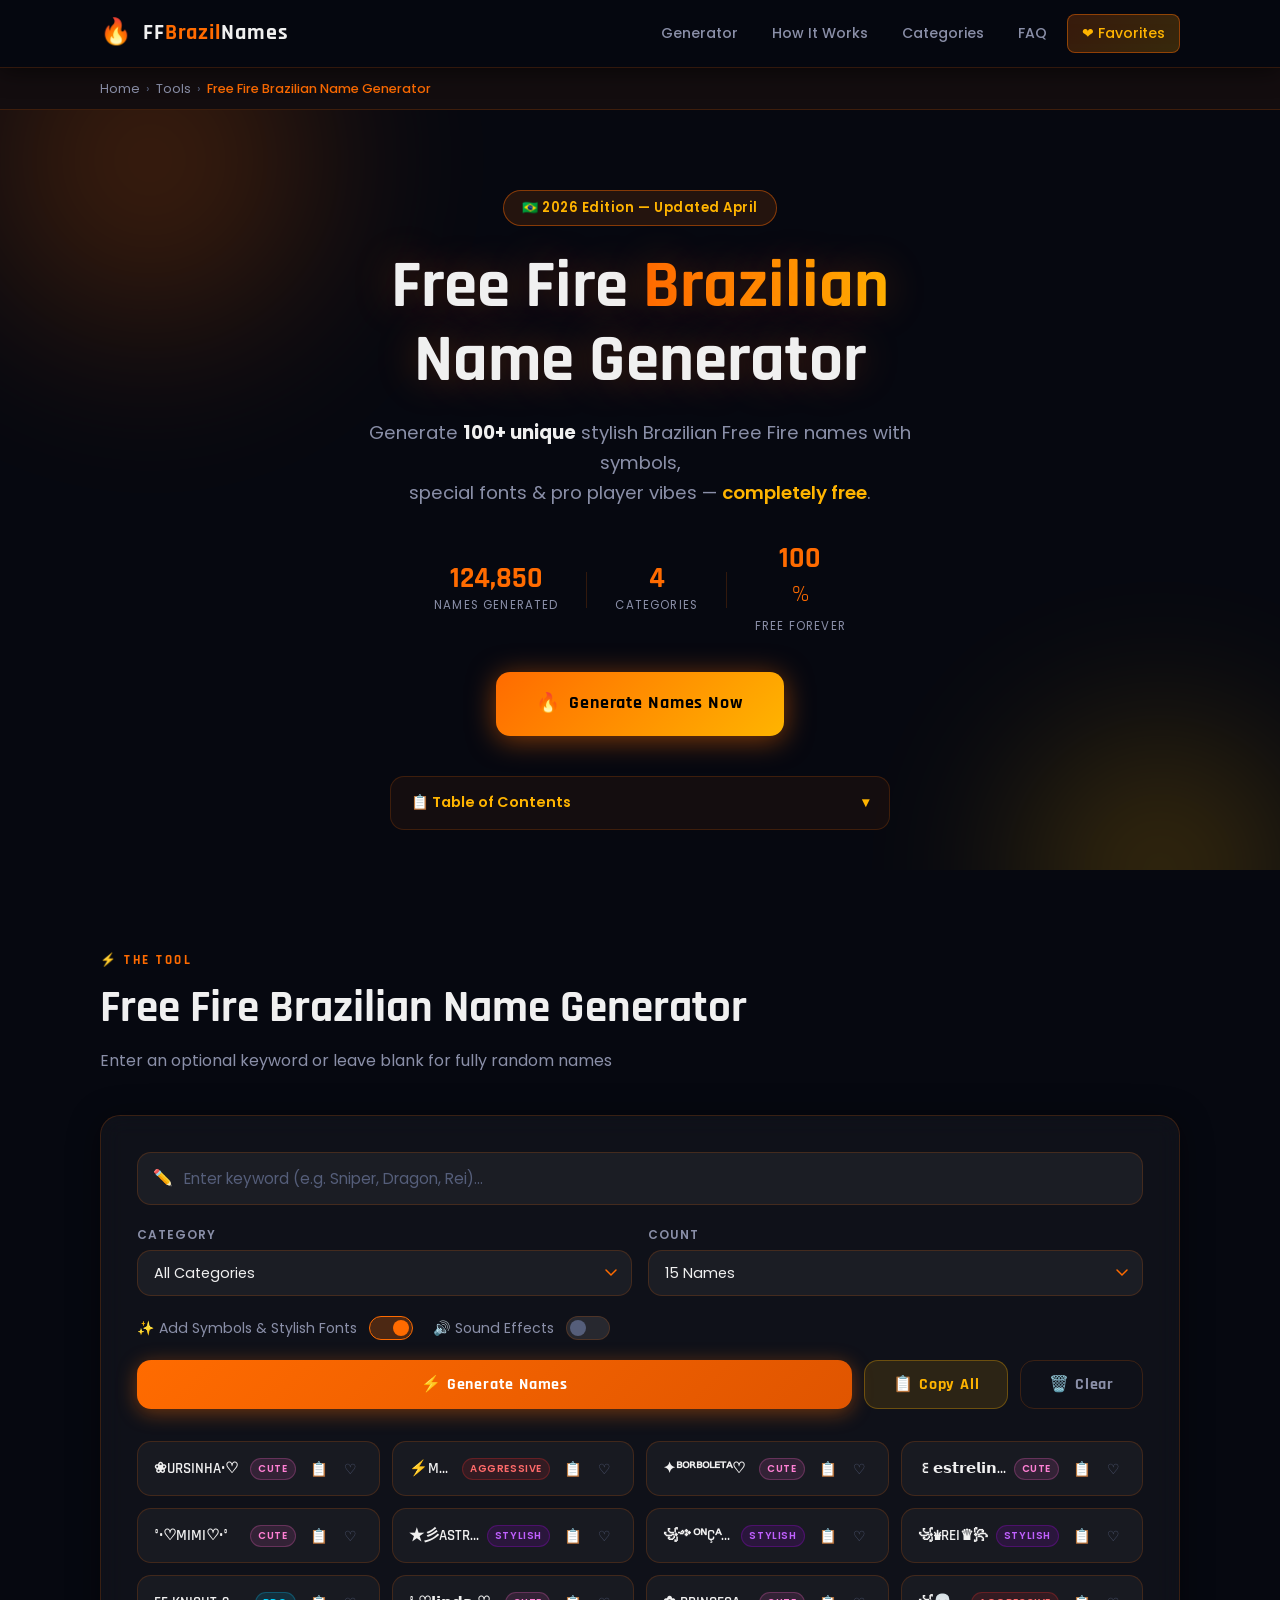
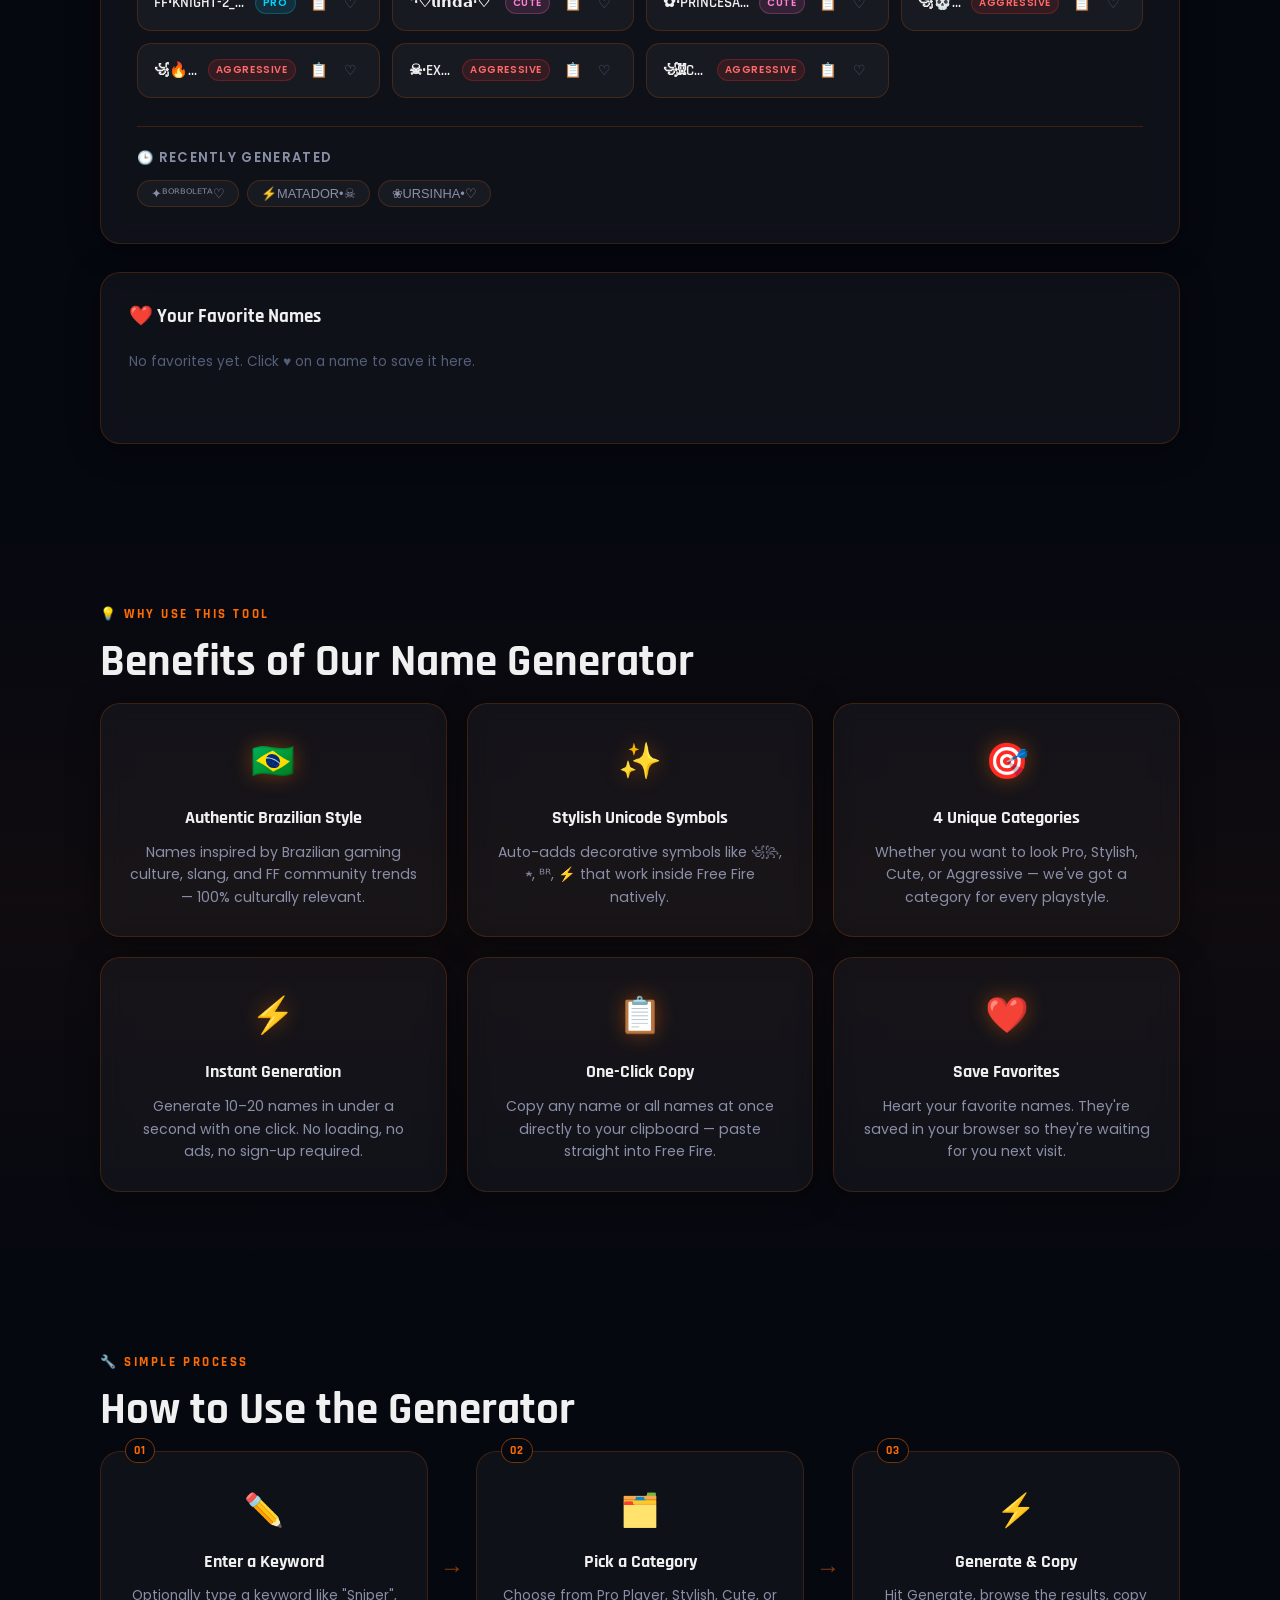
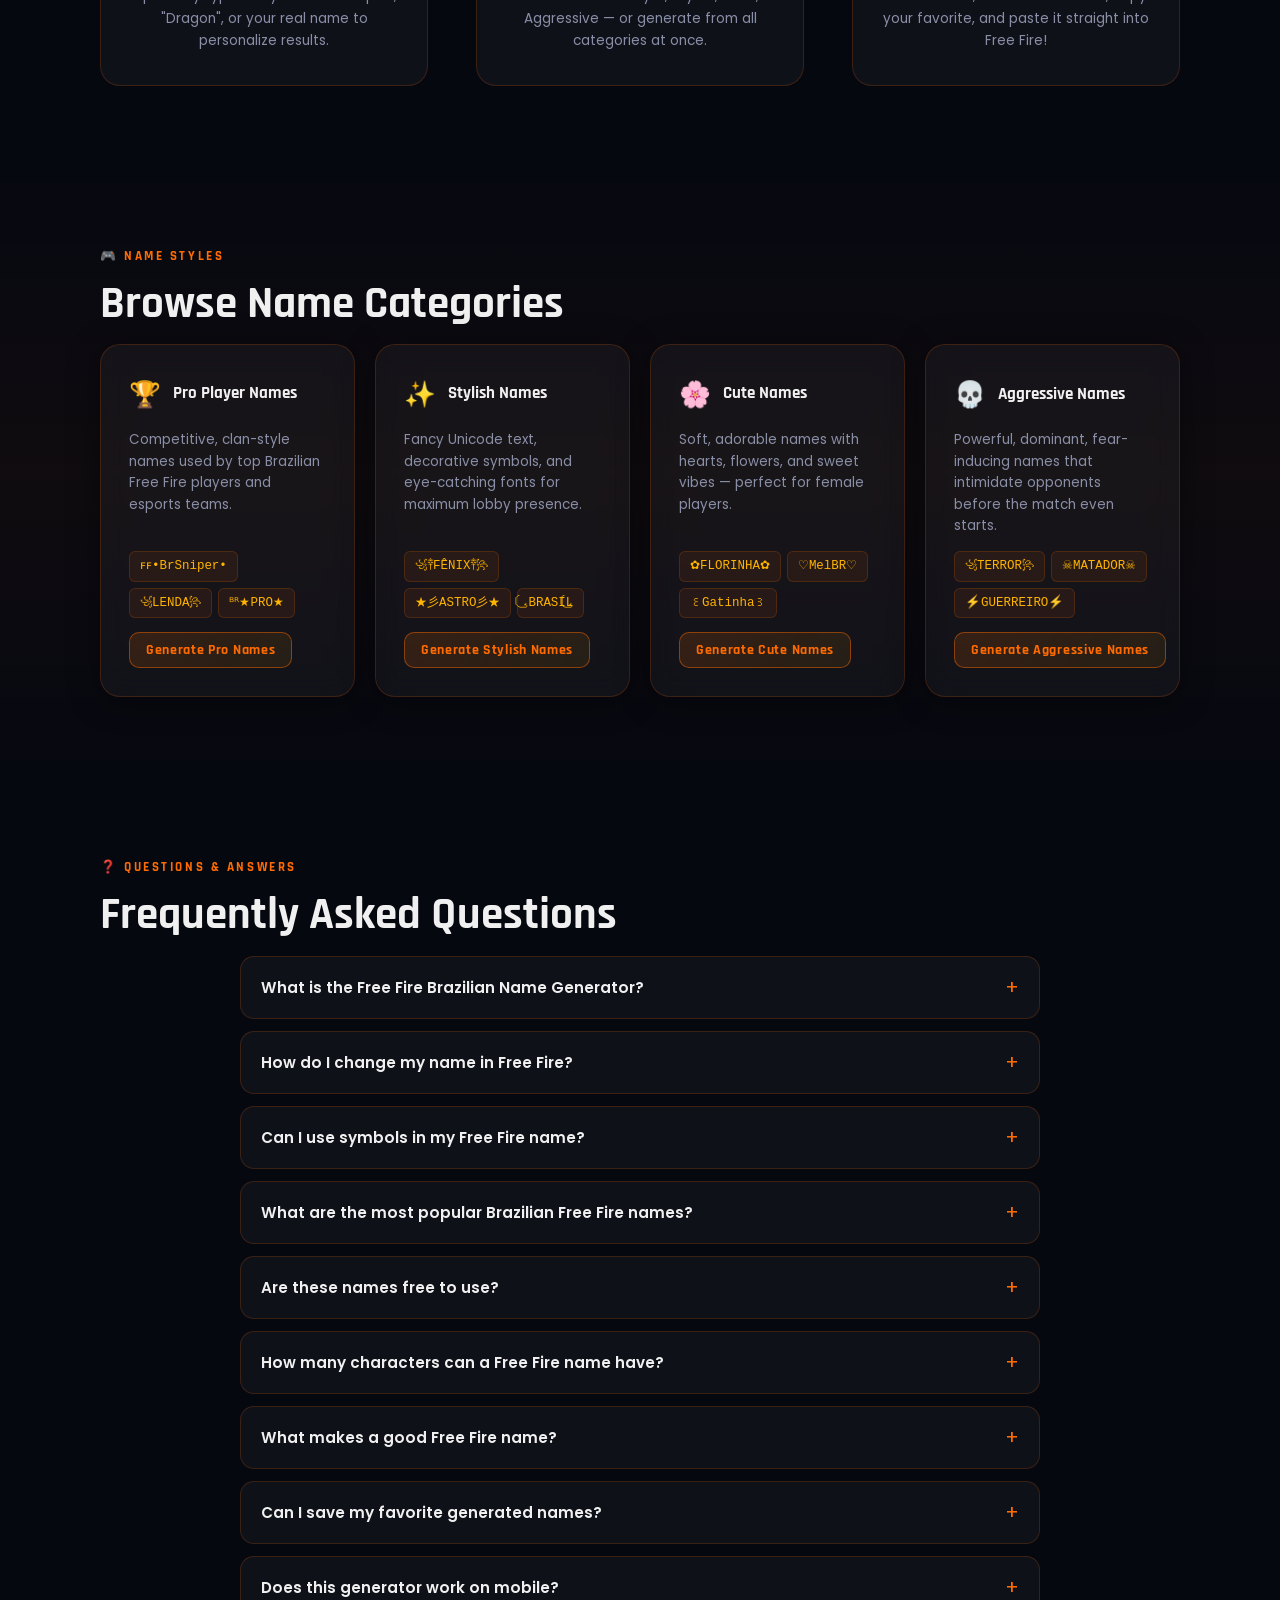
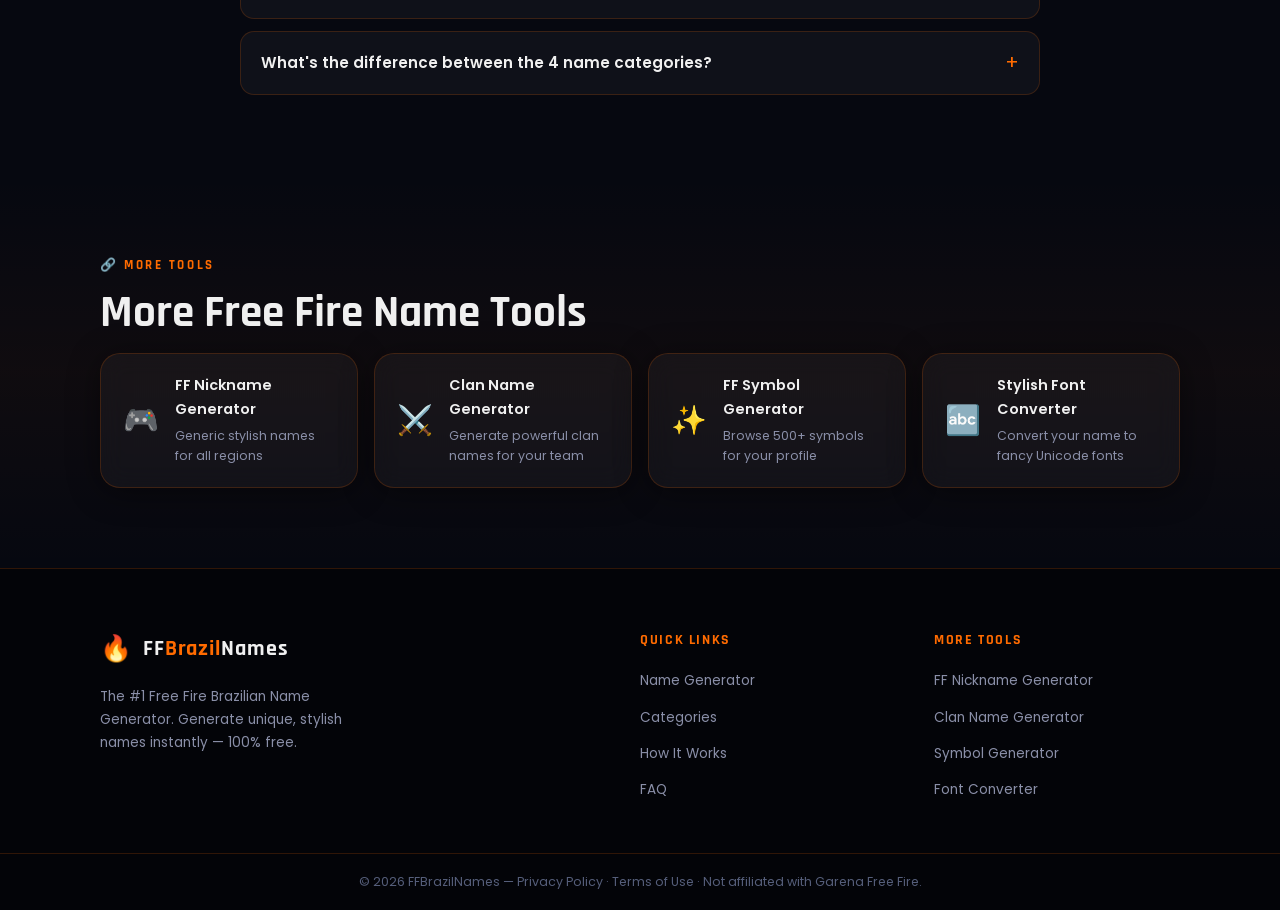
==== index.html @ e3783a85 "Add Google site verification and structured data Added Google site verification and structured data " ====
<!DOCTYPE html>
<html lang="en">
<head>

<meta name="google-site-verification" content="uby4BjZppF2WAnzngYlcVjcLklDZiQlQoum4ffShnK8" />

<script type='application/ld+json'>{
        "@context": "https://schema.org/",
        "@type": "CreativeWorkSeries",
        "name": "Free Fire Brazilian Name Generator",
        "aggregateRating": {
            "@type": "AggregateRating",
            "ratingValue": "5.0",
            "bestRating": "5",
            "ratingCount": "1000"
        }
    }</script>
  
  <!-- =============================================
       META & SEO
  ============================================= -->
  <meta charset="UTF-8" />
  <meta name="viewport" content="width=device-width, initial-scale=1.0" />
  <meta http-equiv="X-UA-Compatible" content="IE=edge" />

  <title>Free Fire Brazilian Name Generator 2026 – Stylish FF Names</title>
  <meta name="description" content="Generate unique Free Fire Brazilian names in 2026! Choose from Pro Player, Stylish, Cute, and Aggressive categories with symbols & stylish fonts. Copy in one click." />
  <meta name="keywords" content="Free Fire Brazilian Name Generator 2026, FF stylish names, Free Fire nicknames Brazil, Brazilian FF names, stylish name generator Free Fire" />
  <meta name="author" content="TrustedByRaju" />
  <meta name="robots" content="index, follow" />
  <link rel="canonical" href="https://trustedbyraju.github.io/Free-Fire-Brazilian-Name-Generator/" />

  <!-- Open Graph -->
  <meta property="og:type" content="website" />
  <meta property="og:title" content="Free Fire Brazilian Name Generator 2026 – Stylish FF Names" />
  <meta property="og:description" content="Generate unique, stylish Free Fire Brazilian names instantly. Pro, Cute, Aggressive & more categories. Free & fast!" />
  <meta property="og:url" content="https://trustedbyraju.github.io/Free-Fire-Brazilian-Name-Generator/" />
  <meta property="og:image" content="https://trustedbyraju.github.io/Free-Fire-Brazilian-Name-Generator/og-image.jpg" />
  <meta property="og:site_name" content="Free Fire Brazilian Name Generator" />

  <!-- Twitter Cards -->
  <meta name="twitter:card" content="summary_large_image" />
  <meta name="twitter:title" content="Free Fire Brazilian Name Generator 2026" />
  <meta name="twitter:description" content="Generate unique, stylish Free Fire Brazilian names instantly. Pro, Cute, Aggressive & more!" />
  <meta name="twitter:image" content="https://trustedbyraju.github.io/Free-Fire-Brazilian-Name-Generator/og-image.jpg" />

  <!-- Google Fonts -->
  <link rel="preconnect" href="https://fonts.googleapis.com" />
  <link rel="preconnect" href="https://fonts.gstatic.com" crossorigin />
  <link href="https://fonts.googleapis.com/css2?family=Rajdhani:wght@400;500;600;700&family=Poppins:wght@300;400;500;600;700&display=swap" rel="stylesheet" />

  <link rel="stylesheet" href="style.css" />

  <!-- =============================================
       STRUCTURED DATA / JSON-LD
  ============================================= -->
  <script type="application/ld+json">
  {
    "@context": "https://schema.org",
    "@graph": [
      {
        "@type": "WebSite",
        "@id": "https://trustedbyraju.github.io/Free-Fire-Brazilian-Name-Generator/#website",
        "url": "https://trustedbyraju.github.io/Free-Fire-Brazilian-Name-Generator/",
        "name": "Free Fire Brazilian Name Generator 2026",
        "description": "Generate unique stylish Free Fire Brazilian names instantly",
        "potentialAction": {
          "@type": "SearchAction",
          "target": "https://trustedbyraju.github.io/Free-Fire-Brazilian-Name-Generator/?q={search_term_string}",
          "query-input": "required name=search_term_string"
        }
      },
      {
        "@type": "SoftwareApplication",
        "@id": "https://trustedbyraju.github.io/Free-Fire-Brazilian-Name-Generator/#app",
        "name": "Free Fire Brazilian Name Generator 2026",
        "url": "https://trustedbyraju.github.io/Free-Fire-Brazilian-Name-Generator/",
        "applicationCategory": "GameApplication",
        "operatingSystem": "All",
        "offers": {
          "@type": "Offer",
          "price": "0",
          "priceCurrency": "USD"
        },
        "description": "A free tool to generate stylish Free Fire Brazilian names with symbols and special fonts for 2026.",
        "aggregateRating": {
          "@type": "AggregateRating",
          "ratingValue": "4.9",
          "reviewCount": "2847"
        }
      },
      {
        "@type": "Article",
        "@id": "https://trustedbyraju.github.io/Free-Fire-Brazilian-Name-Generator/#article",
        "headline": "Free Fire Brazilian Name Generator 2026 – Best Stylish FF Names",
        "description": "Generate unique Free Fire Brazilian names in 2026. Choose from Pro Player, Stylish, Cute, and Aggressive categories.",
        "author": {
          "@type": "Organization",
          "name": "TrustedByRaju"
        },
        "publisher": {
          "@type": "Organization",
          "name": "TrustedByRaju"
        },
        "datePublished": "2026-01-01",
        "dateModified": "2026-04-18"
      },
      {
        "@type": "BreadcrumbList",
        "@id": "https://trustedbyraju.github.io/Free-Fire-Brazilian-Name-Generator/#breadcrumb",
        "itemListElement": [
          {
            "@type": "ListItem",
            "position": 1,
            "name": "Home",
            "item": "https://trustedbyraju.github.io/"
          },
          {
            "@type": "ListItem",
            "position": 2,
            "name": "Tools",
            "item": "https://trustedbyraju.github.io/tools/"
          },
          {
            "@type": "ListItem",
            "position": 3,
            "name": "Free Fire Brazilian Name Generator",
            "item": "https://trustedbyraju.github.io/Free-Fire-Brazilian-Name-Generator/"
          }
        ]
      },
      {
        "@type": "FAQPage",
        "@id": "https://trustedbyraju.github.io/Free-Fire-Brazilian-Name-Generator/#faq",
        "mainEntity": [
          {
            "@type": "Question",
            "name": "What is the Free Fire Brazilian Name Generator?",
            "acceptedAnswer": {
              "@type": "Answer",
              "text": "It's a free online tool that generates unique, stylish Brazilian-inspired nicknames for Free Fire players. Choose from Pro, Stylish, Cute, or Aggressive categories."
            }
          },
          {
            "@type": "Question",
            "name": "How do I change my name in Free Fire?",
            "acceptedAnswer": {
              "@type": "Answer",
              "text": "Open Free Fire → Profile → Edit Name → Paste your new name. You'll need a Name Change Card which can be earned or purchased in-game."
            }
          },
          {
            "@type": "Question",
            "name": "Can I use symbols in my Free Fire name?",
            "acceptedAnswer": {
              "@type": "Answer",
              "text": "Yes! Free Fire supports Unicode symbols and special characters. Use the 'Add Symbols' option in our generator to include stylish characters in your name."
            }
          },
          {
            "@type": "Question",
            "name": "What are the best Brazilian Free Fire names?",
            "acceptedAnswer": {
              "@type": "Answer",
              "text": "Popular Brazilian FF names include styles like ꧁FÊNIX꧂, ★BrBrBr★, ꧁GUERREIRO꧂, ᴮᴿ•LENDA•, and others inspired by Brazilian gaming culture."
            }
          },
          {
            "@type": "Question",
            "name": "Are these names free to use?",
            "acceptedAnswer": {
              "@type": "Answer",
              "text": "Absolutely! All names generated by this tool are 100% free to use. No sign-up or account required."
            }
          },
          {
            "@type": "Question",
            "name": "How many characters can a Free Fire name have?",
            "acceptedAnswer": {
              "@type": "Answer",
              "text": "Free Fire allows up to 20 characters in a player name, including symbols and special Unicode characters."
            }
          },
          {
            "@type": "Question",
            "name": "What makes a good Free Fire name?",
            "acceptedAnswer": {
              "@type": "Answer",
              "text": "A good FF name is short, memorable, unique, and reflects your playstyle. Using special symbols, mixed fonts, and power words like 'Sniper', 'Ghost', or 'Rei' helps stand out."
            }
          },
          {
            "@type": "Question",
            "name": "Can I save my favorite generated names?",
            "acceptedAnswer": {
              "@type": "Answer",
              "text": "Yes! Click the ♥ heart icon next to any name to save it to your Favorites. These are stored locally in your browser."
            }
          },
          {
            "@type": "Question",
            "name": "Does the generator work on mobile?",
            "acceptedAnswer": {
              "@type": "Answer",
              "text": "Yes, our tool is fully mobile-optimized and works on all devices including Android and iOS browsers."
            }
          },
          {
            "@type": "Question",
            "name": "What categories of Free Fire names are available?",
            "acceptedAnswer": {
              "@type": "Answer",
              "text": "We offer 4 categories: Pro Player Names (competitive style), Stylish Names (fancy unicode), Cute Names (adorable themes), and Aggressive Names (dominant, powerful vibes)."
            }
          }
        ]
      }
    ]
  }
  </script>
</head>
<body>

  <!-- =============================================
       HEADER
  ============================================= -->
  <header class="site-header" id="top">
    <div class="header-inner container">
      <a href="#" class="logo" aria-label="Free Fire Brazilian Name Generator Home">
        <span class="logo-icon">🔥</span>
        <span class="logo-text">FF<span class="logo-accent">Brazil</span>Names</span>
      </a>
      <button class="nav-toggle" aria-label="Toggle menu" id="navToggle">
        <span></span><span></span><span></span>
      </button>
      <nav class="main-nav" id="mainNav" aria-label="Main navigation">
        <ul>
          <li><a href="#tool">Generator</a></li>
          <li><a href="#how-it-works">How It Works</a></li>
          <li><a href="#categories">Categories</a></li>
          <li><a href="#faq">FAQ</a></li>
          <li><a href="#favorites" class="nav-cta">❤ Favorites</a></li>
        </ul>
      </nav>
    </div>
  </header>

  <!-- =============================================
       BREADCRUMB
  ============================================= -->
  <div class="breadcrumb-bar">
    <div class="container">
      <nav aria-label="Breadcrumb">
        <ol class="breadcrumb">
          <li><a href="https://trustedbyraju.github.io/">Home</a></li>
          <li><span aria-hidden="true">›</span></li>
          <li><a href="https://trustedbyraju.github.io/tools/">Tools</a></li>
          <li><span aria-hidden="true">›</span></li>
          <li aria-current="page">Free Fire Brazilian Name Generator</li>
        </ol>
      </nav>
    </div>
  </div>

  <main>

    <!-- =============================================
         HERO SECTION
    ============================================= -->
    <section class="hero" aria-labelledby="hero-title">
      <div class="hero-bg-effects" aria-hidden="true">
        <div class="fire-particle p1"></div>
        <div class="fire-particle p2"></div>
        <div class="fire-particle p3"></div>
        <div class="fire-particle p4"></div>
        <div class="fire-particle p5"></div>
        <div class="orb orb1"></div>
        <div class="orb orb2"></div>
      </div>
      <div class="container hero-content">
        <div class="hero-badge">🇧🇷 2026 Edition — Updated April</div>
        <h1 id="hero-title" class="hero-title">
          Free Fire <span class="gradient-text">Brazilian</span><br />
          Name Generator
        </h1>
        <p class="hero-subtitle">
          Generate <strong>100+ unique</strong> stylish Brazilian Free Fire names with symbols,<br class="hide-mobile" />
          special fonts &amp; pro player vibes — <em>completely free</em>.
        </p>
        <div class="hero-stats" aria-label="Tool statistics">
          <div class="stat">
            <span class="stat-num" data-count="124850">0</span>
            <span class="stat-label">Names Generated</span>
          </div>
          <div class="stat-divider" aria-hidden="true"></div>
          <div class="stat">
            <span class="stat-num" data-count="4">0</span>
            <span class="stat-label">Categories</span>
          </div>
          <div class="stat-divider" aria-hidden="true"></div>
          <div class="stat">
            <span class="stat-num" data-count="100">0</span><span class="stat-suffix">%</span>
            <span class="stat-label">Free Forever</span>
          </div>
        </div>
        <a href="#tool" class="btn btn-hero">
          <span class="btn-flame" aria-hidden="true">🔥</span> Generate Names Now
        </a>
      </div>
      <!-- Table of Contents (SEO + UX) -->
      <div class="container toc-wrap">
        <details class="toc">
          <summary>📋 Table of Contents</summary>
          <nav aria-label="Table of contents">
            <ol>
              <li><a href="#tool">Name Generator Tool</a></li>
              <li><a href="#benefits">Why Use This Tool</a></li>
              <li><a href="#how-it-works">How It Works</a></li>
              <li><a href="#categories">Name Categories</a></li>
              <li><a href="#faq">Frequently Asked Questions</a></li>
              <li><a href="#internal-links">More Tools</a></li>
            </ol>
          </nav>
        </details>
      </div>
    </section>

    <!-- =============================================
         TOOL SECTION
    ============================================= -->
    <section class="tool-section" id="tool" aria-labelledby="tool-title">
      <div class="container">
        <div class="section-label">⚡ The Tool</div>
        <h2 id="tool-title" class="section-title">Free Fire Brazilian Name Generator</h2>
        <p class="section-sub">Enter an optional keyword or leave blank for fully random names</p>

        <!-- Generator Card -->
        <div class="generator-card glass">

          <!-- Controls Row -->
          <div class="gen-controls">
            <div class="input-group">
              <label for="keyword-input" class="sr-only">Enter keyword (optional)</label>
              <div class="input-wrap">
                <span class="input-icon" aria-hidden="true">✏️</span>
                <input
                  type="text"
                  id="keyword-input"
                  placeholder="Enter keyword (e.g. Sniper, Dragon, Rei)..."
                  maxlength="15"
                  autocomplete="off"
                />
              </div>
            </div>

            <div class="selects-row">
              <div class="select-wrap">
                <label for="category-select">Category</label>
                <select id="category-select">
                  <option value="all">All Categories</option>
                  <option value="pro">Pro Player Names</option>
                  <option value="stylish">Stylish Names</option>
                  <option value="cute">Cute Names</option>
                  <option value="aggressive">Aggressive Names</option>
                </select>
              </div>
              <div class="select-wrap">
                <label for="count-select">Count</label>
                <select id="count-select">
                  <option value="10">10 Names</option>
                  <option value="15" selected>15 Names</option>
                  <option value="20">20 Names</option>
                </select>
              </div>
            </div>

            <div class="toggle-row">
              <label class="toggle-label" for="symbols-toggle">
                <span>✨ Add Symbols &amp; Stylish Fonts</span>
                <div class="toggle-switch">
                  <input type="checkbox" id="symbols-toggle" checked />
                  <span class="toggle-slider"></span>
                </div>
              </label>
              <label class="toggle-label" for="sound-toggle">
                <span>🔊 Sound Effects</span>
                <div class="toggle-switch">
                  <input type="checkbox" id="sound-toggle" />
                  <span class="toggle-slider"></span>
                </div>
              </label>
            </div>

            <div class="gen-buttons">
              <button class="btn btn-primary" id="generateBtn" aria-label="Generate names">
                <span class="btn-text">⚡ Generate Names</span>
                <span class="btn-loader" aria-hidden="true"></span>
              </button>
              <button class="btn btn-secondary" id="copyAllBtn" aria-label="Copy all names" disabled>
                📋 Copy All
              </button>
              <button class="btn btn-outline" id="clearBtn" aria-label="Clear results" disabled>
                🗑️ Clear
              </button>
            </div>
          </div>

          <!-- Output Area -->
          <div class="output-area" id="outputArea" aria-live="polite" aria-label="Generated names">
            <div class="output-placeholder" id="outputPlaceholder">
              <div class="placeholder-icon">🎮</div>
              <p>Your generated names will appear here</p>
              <p class="placeholder-hint">Click <strong>Generate Names</strong> to get started</p>
            </div>
            <div class="names-grid" id="namesGrid" role="list" aria-label="Generated name list"></div>
          </div>

          <!-- Recent Names -->
          <div class="recent-wrap" id="recentWrap" style="display:none">
            <h3 class="recent-title">🕒 Recently Generated</h3>
            <div class="recent-list" id="recentList"></div>
          </div>
        </div>

        <!-- Favorites Panel -->
        <div class="favorites-card glass" id="favorites" aria-labelledby="fav-title">
          <h3 id="fav-title" class="card-sub-title">❤️ Your Favorite Names</h3>
          <div class="favorites-list" id="favoritesList">
            <p class="empty-fav" id="emptyFav">No favorites yet. Click ♥ on a name to save it here.</p>
          </div>
          <button class="btn btn-sm btn-danger" id="clearFavBtn" style="display:none">🗑 Clear Favorites</button>
        </div>

      </div>
    </section>

    <!-- =============================================
         BENEFITS SECTION
    ============================================= -->
    <section class="benefits-section" id="benefits" aria-labelledby="benefits-title">
      <div class="container">
        <div class="section-label">💡 Why Use This Tool</div>
        <h2 id="benefits-title" class="section-title">Benefits of Our Name Generator</h2>
        <div class="benefits-grid">
          <article class="benefit-card glass">
            <div class="benefit-icon" aria-hidden="true">🇧🇷</div>
            <h3>Authentic Brazilian Style</h3>
            <p>Names inspired by Brazilian gaming culture, slang, and FF community trends — 100% culturally relevant.</p>
          </article>
          <article class="benefit-card glass">
            <div class="benefit-icon" aria-hidden="true">✨</div>
            <h3>Stylish Unicode Symbols</h3>
            <p>Auto-adds decorative symbols like ꧁꧂, ★, ᴮᴿ, ⚡ that work inside Free Fire natively.</p>
          </article>
          <article class="benefit-card glass">
            <div class="benefit-icon" aria-hidden="true">🎯</div>
            <h3>4 Unique Categories</h3>
            <p>Whether you want to look Pro, Stylish, Cute, or Aggressive — we've got a category for every playstyle.</p>
          </article>
          <article class="benefit-card glass">
            <div class="benefit-icon" aria-hidden="true">⚡</div>
            <h3>Instant Generation</h3>
            <p>Generate 10–20 names in under a second with one click. No loading, no ads, no sign-up required.</p>
          </article>
          <article class="benefit-card glass">
            <div class="benefit-icon" aria-hidden="true">📋</div>
            <h3>One-Click Copy</h3>
            <p>Copy any name or all names at once directly to your clipboard — paste straight into Free Fire.</p>
          </article>
          <article class="benefit-card glass">
            <div class="benefit-icon" aria-hidden="true">❤️</div>
            <h3>Save Favorites</h3>
            <p>Heart your favorite names. They're saved in your browser so they're waiting for you next visit.</p>
          </article>
        </div>
      </div>
    </section>

    <!-- =============================================
         HOW IT WORKS
    ============================================= -->
    <section class="how-section" id="how-it-works" aria-labelledby="how-title">
      <div class="container">
        <div class="section-label">🔧 Simple Process</div>
        <h2 id="how-title" class="section-title">How to Use the Generator</h2>
        <div class="steps-row">
          <div class="step-card">
            <div class="step-num" aria-hidden="true">01</div>
            <div class="step-icon" aria-hidden="true">✏️</div>
            <h3>Enter a Keyword</h3>
            <p>Optionally type a keyword like "Sniper", "Dragon", or your real name to personalize results.</p>
          </div>
          <div class="step-arrow" aria-hidden="true">→</div>
          <div class="step-card">
            <div class="step-num" aria-hidden="true">02</div>
            <div class="step-icon" aria-hidden="true">🗂️</div>
            <h3>Pick a Category</h3>
            <p>Choose from Pro Player, Stylish, Cute, or Aggressive — or generate from all categories at once.</p>
          </div>
          <div class="step-arrow" aria-hidden="true">→</div>
          <div class="step-card">
            <div class="step-num" aria-hidden="true">03</div>
            <div class="step-icon" aria-hidden="true">⚡</div>
            <h3>Generate &amp; Copy</h3>
            <p>Hit Generate, browse the results, copy your favorite, and paste it straight into Free Fire!</p>
          </div>
        </div>
      </div>
    </section>

    <!-- =============================================
         CATEGORIES SECTION
    ============================================= -->
    <section class="categories-section" id="categories" aria-labelledby="cat-title">
      <div class="container">
        <div class="section-label">🎮 Name Styles</div>
        <h2 id="cat-title" class="section-title">Browse Name Categories</h2>
        <div class="cat-grid">
          <article class="cat-card glass" data-cat="pro">
            <div class="cat-header">
              <span class="cat-icon" aria-hidden="true">🏆</span>
              <h3>Pro Player Names</h3>
            </div>
            <p>Competitive, clan-style names used by top Brazilian Free Fire players and esports teams.</p>
            <div class="cat-examples" aria-label="Example pro names">
              <span>ꜰꜰ•BrSniper•</span>
              <span>꧁LENDA꧂</span>
              <span>ᴮᴿ★PRO★</span>
            </div>
            <button class="btn btn-sm btn-cat" data-cat="pro">Generate Pro Names</button>
          </article>
          <article class="cat-card glass" data-cat="stylish">
            <div class="cat-header">
              <span class="cat-icon" aria-hidden="true">✨</span>
              <h3>Stylish Names</h3>
            </div>
            <p>Fancy Unicode text, decorative symbols, and eye-catching fonts for maximum lobby presence.</p>
            <div class="cat-examples" aria-label="Example stylish names">
              <span>꧁༒FÊNIX༒꧂</span>
              <span>★彡ASTRO彡★</span>
              <span>ꦿBRASILꦿ</span>
            </div>
            <button class="btn btn-sm btn-cat" data-cat="stylish">Generate Stylish Names</button>
          </article>
          <article class="cat-card glass" data-cat="cute">
            <div class="cat-header">
              <span class="cat-icon" aria-hidden="true">🌸</span>
              <h3>Cute Names</h3>
            </div>
            <p>Soft, adorable names with hearts, flowers, and sweet vibes — perfect for female players.</p>
            <div class="cat-examples" aria-label="Example cute names">
              <span>✿FLORINHA✿</span>
              <span>♡MelBR♡</span>
              <span>꒰Gatinha꒱</span>
            </div>
            <button class="btn btn-sm btn-cat" data-cat="cute">Generate Cute Names</button>
          </article>
          <article class="cat-card glass" data-cat="aggressive">
            <div class="cat-header">
              <span class="cat-icon" aria-hidden="true">💀</span>
              <h3>Aggressive Names</h3>
            </div>
            <p>Powerful, dominant, fear-inducing names that intimidate opponents before the match even starts.</p>
            <div class="cat-examples" aria-label="Example aggressive names">
              <span>꧁TERROR꧂</span>
              <span>☠MATADOR☠</span>
              <span>⚡GUERREIRO⚡</span>
            </div>
            <button class="btn btn-sm btn-cat" data-cat="aggressive">Generate Aggressive Names</button>
          </article>
        </div>
      </div>
    </section>

    <!-- =============================================
         FAQ SECTION
    ============================================= -->
    <section class="faq-section" id="faq" aria-labelledby="faq-title">
      <div class="container">
        <div class="section-label">❓ Questions &amp; Answers</div>
        <h2 id="faq-title" class="section-title">Frequently Asked Questions</h2>
        <div class="faq-list" role="list">

          <details class="faq-item" role="listitem">
            <summary>What is the Free Fire Brazilian Name Generator?</summary>
            <div class="faq-body">
              <p>It's a free online tool that generates unique, stylish Brazilian-inspired nicknames for Free Fire players. Choose from Pro, Stylish, Cute, or Aggressive categories — results include optional Unicode symbols and special fonts for extra flair.</p>
            </div>
          </details>

          <details class="faq-item" role="listitem">
            <summary>How do I change my name in Free Fire?</summary>
            <div class="faq-body">
              <p>Open Free Fire → tap your <strong>Profile</strong> → tap the <strong>Edit (pencil)</strong> icon next to your name → paste your new name → confirm. You'll need a <em>Name Change Card</em>, which can be earned from events or purchased in the shop.</p>
            </div>
          </details>

          <details class="faq-item" role="listitem">
            <summary>Can I use symbols in my Free Fire name?</summary>
            <div class="faq-body">
              <p>Yes! Free Fire supports Unicode symbols and special characters. Enable the "Add Symbols & Stylish Fonts" toggle in our generator to automatically include stylish decorators like ꧁꧂, ★, ⚡, and ༒ in your name.</p>
            </div>
          </details>

          <details class="faq-item" role="listitem">
            <summary>What are the most popular Brazilian Free Fire names?</summary>
            <div class="faq-body">
              <p>Popular styles in Brazil include clan-style names (ꜰꜰ•BrSniper•), symbolic names (꧁FÊNIX꧂), and bold identity names like ᴮᴿ•LENDA•, ★BrBrBr★, and ☠TERROR☠. These reflect the creative and competitive Brazilian FF community.</p>
            </div>
          </details>

          <details class="faq-item" role="listitem">
            <summary>Are these names free to use?</summary>
            <div class="faq-body">
              <p>Absolutely! All names generated by this tool are 100% free to use. There's no sign-up, no payment, and no limit on how many times you generate.</p>
            </div>
          </details>

          <details class="faq-item" role="listitem">
            <summary>How many characters can a Free Fire name have?</summary>
            <div class="faq-body">
              <p>Free Fire allows up to <strong>20 characters</strong> in a player name. This includes all visible characters and Unicode symbols. Our generator keeps names within this limit.</p>
            </div>
          </details>

          <details class="faq-item" role="listitem">
            <summary>What makes a good Free Fire name?</summary>
            <div class="faq-body">
              <p>A great FF name is <strong>short</strong> (under 20 chars), <strong>memorable</strong>, and reflects your playstyle. Using special symbols, mixed fonts, and power words like "Sniper", "Ghost", "Rei" (king), or "Fênix" (phoenix) adds personality and makes you stand out in the lobby.</p>
            </div>
          </details>

          <details class="faq-item" role="listitem">
            <summary>Can I save my favorite generated names?</summary>
            <div class="faq-body">
              <p>Yes! Click the <strong>♥ heart icon</strong> next to any generated name to add it to your Favorites. These are stored locally in your browser — no account needed — and will be there on your next visit.</p>
            </div>
          </details>

          <details class="faq-item" role="listitem">
            <summary>Does this generator work on mobile?</summary>
            <div class="faq-body">
              <p>Yes, our tool is fully optimized for mobile devices. It works smoothly on Android and iOS browsers with a thumb-friendly layout. You can generate names directly on your phone and copy them straight into Free Fire.</p>
            </div>
          </details>

          <details class="faq-item" role="listitem">
            <summary>What's the difference between the 4 name categories?</summary>
            <div class="faq-body">
              <p><strong>Pro Player Names</strong> — Clan/competitive style used by top players. <strong>Stylish Names</strong> — Fancy Unicode with decorative symbols. <strong>Cute Names</strong> — Sweet, adorable themes with hearts and flowers. <strong>Aggressive Names</strong> — Bold, intimidating names that strike fear in opponents.</p>
            </div>
          </details>

        </div>
      </div>
    </section>

    <!-- =============================================
         INTERNAL LINKS SECTION
    ============================================= -->
    <section class="links-section" id="internal-links" aria-labelledby="links-title">
      <div class="container">
        <div class="section-label">🔗 More Tools</div>
        <h2 id="links-title" class="section-title">More Free Fire Name Tools</h2>
        <div class="links-grid">
          <a href="#" class="link-card glass" aria-label="Free Fire Nickname Generator">
            <span class="link-icon">🎮</span>
            <div>
              <strong>FF Nickname Generator</strong>
              <p>Generic stylish names for all regions</p>
            </div>
          </a>
          <a href="#" class="link-card glass" aria-label="Free Fire Clan Name Generator">
            <span class="link-icon">⚔️</span>
            <div>
              <strong>Clan Name Generator</strong>
              <p>Generate powerful clan names for your team</p>
            </div>
          </a>
          <a href="#" class="link-card glass" aria-label="Free Fire Symbol Generator">
            <span class="link-icon">✨</span>
            <div>
              <strong>FF Symbol Generator</strong>
              <p>Browse 500+ symbols for your profile</p>
            </div>
          </a>
          <a href="#" class="link-card glass" aria-label="Free Fire Stylish Font Generator">
            <span class="link-icon">🔤</span>
            <div>
              <strong>Stylish Font Converter</strong>
              <p>Convert your name to fancy Unicode fonts</p>
            </div>
          </a>
        </div>
      </div>
    </section>

  </main>

  <!-- =============================================
       FOOTER
  ============================================= -->
  <footer class="site-footer" role="contentinfo">
    <div class="container footer-inner">
      <div class="footer-brand">
        <a href="#top" class="logo" aria-label="Back to top">
          <span class="logo-icon">🔥</span>
          <span class="logo-text">FF<span class="logo-accent">Brazil</span>Names</span>
        </a>
        <p>The #1 Free Fire Brazilian Name Generator. Generate unique, stylish names instantly — 100% free.</p>
      </div>
      <div class="footer-links">
        <h4>Quick Links</h4>
        <ul>
          <li><a href="#tool">Name Generator</a></li>
          <li><a href="#categories">Categories</a></li>
          <li><a href="#how-it-works">How It Works</a></li>
          <li><a href="#faq">FAQ</a></li>
        </ul>
      </div>
      <div class="footer-links">
        <h4>More Tools</h4>
        <ul>
          <li><a href="#">FF Nickname Generator</a></li>
          <li><a href="#">Clan Name Generator</a></li>
          <li><a href="#">Symbol Generator</a></li>
          <li><a href="#">Font Converter</a></li>
        </ul>
      </div>
    </div>
    <div class="footer-bottom">
      <div class="container">
        <p>© 2026 FFBrazilNames — <a href="#">Privacy Policy</a> · <a href="#">Terms of Use</a> · Not affiliated with Garena Free Fire.</p>
      </div>
    </div>
  </footer>

  <!-- Toast notification -->
  <div class="toast" id="toast" role="alert" aria-live="assertive" aria-atomic="true"></div>

  <script src="script.js"></script>
</body>
</html>
---- style.css ----
/* ==============================================
   FREE FIRE BRAZILIAN NAME GENERATOR
   style.css — Premium Gaming UI
   ============================================== */

/* ---- RESET & BASE ---- */
*, *::before, *::after { box-sizing: border-box; margin: 0; padding: 0; }

:root {
  --ff-orange:    #ff6b00;
  --ff-yellow:    #ffb400;
  --ff-red:       #ff2d2d;
  --ff-gold:      #ffd700;
  --bg-deep:      #060810;
  --bg-card:      rgba(255,255,255,0.04);
  --bg-card-hov:  rgba(255,255,255,0.07);
  --border:       rgba(255,107,0,0.18);
  --border-glow:  rgba(255,107,0,0.45);
  --text-primary: #f0f0f0;
  --text-muted:   #8a8fa8;
  --text-dim:     #555e7a;
  --radius:       14px;
  --radius-lg:    20px;
  --radius-xl:    28px;
  --shadow-card:  0 4px 32px rgba(0,0,0,0.45);
  --shadow-glow:  0 0 30px rgba(255,107,0,0.25);
  --font-head:    'Rajdhani', sans-serif;
  --font-body:    'Poppins', sans-serif;
  --transition:   0.25s cubic-bezier(.4,0,.2,1);
  --header-h:     68px;
}

html {
  scroll-behavior: smooth;
  font-size: 16px;
}

body {
  font-family: var(--font-body);
  background-color: var(--bg-deep);
  color: var(--text-primary);
  line-height: 1.65;
  overflow-x: hidden;
}

/* ---- UTILITY ---- */
.container {
  width: 100%;
  max-width: 1120px;
  margin: 0 auto;
  padding: 0 20px;
}

.sr-only {
  position: absolute; width: 1px; height: 1px;
  padding: 0; margin: -1px; overflow: hidden;
  clip: rect(0,0,0,0); white-space: nowrap; border: 0;
}

.glass {
  background: var(--bg-card);
  border: 1px solid var(--border);
  backdrop-filter: blur(12px);
  -webkit-backdrop-filter: blur(12px);
  border-radius: var(--radius-lg);
  box-shadow: var(--shadow-card);
  transition: border-color var(--transition), box-shadow var(--transition);
}
.glass:hover {
  border-color: var(--border-glow);
  box-shadow: var(--shadow-card), var(--shadow-glow);
}

.gradient-text {
  background: linear-gradient(90deg, var(--ff-orange), var(--ff-yellow));
  -webkit-background-clip: text;
  -webkit-text-fill-color: transparent;
  background-clip: text;
}

/* Section labels & headings */
.section-label {
  font-family: var(--font-head);
  font-size: 0.8rem;
  font-weight: 700;
  letter-spacing: 0.2em;
  text-transform: uppercase;
  color: var(--ff-orange);
  margin-bottom: 12px;
}

.section-title {
  font-family: var(--font-head);
  font-size: clamp(1.8rem, 4vw, 2.8rem);
  font-weight: 700;
  color: var(--text-primary);
  line-height: 1.15;
  margin-bottom: 14px;
}

.section-sub {
  color: var(--text-muted);
  font-size: 1rem;
  margin-bottom: 40px;
}

/* ============================================
   HEADER
============================================ */
.site-header {
  position: sticky;
  top: 0;
  z-index: 1000;
  height: var(--header-h);
  background: rgba(6,8,16,0.85);
  backdrop-filter: blur(20px);
  -webkit-backdrop-filter: blur(20px);
  border-bottom: 1px solid var(--border);
  box-shadow: 0 2px 24px rgba(0,0,0,0.6);
}

.header-inner {
  display: flex;
  align-items: center;
  justify-content: space-between;
  height: 100%;
}

.logo {
  display: flex;
  align-items: center;
  gap: 10px;
  text-decoration: none;
  font-family: var(--font-head);
  font-size: 1.4rem;
  font-weight: 700;
  color: var(--text-primary);
  letter-spacing: 0.04em;
}

.logo-icon {
  font-size: 1.6rem;
  animation: flicker 3s infinite;
}

.logo-accent { color: var(--ff-orange); }

@keyframes flicker {
  0%,90%,100% { filter: drop-shadow(0 0 6px var(--ff-orange)); }
  95% { filter: none; }
}

.main-nav ul {
  display: flex;
  list-style: none;
  gap: 6px;
  align-items: center;
}

.main-nav a {
  display: block;
  padding: 7px 14px;
  color: var(--text-muted);
  text-decoration: none;
  font-size: 0.88rem;
  font-weight: 500;
  border-radius: 8px;
  transition: color var(--transition), background var(--transition);
}

.main-nav a:hover { color: var(--text-primary); background: var(--bg-card); }

.nav-cta {
  background: linear-gradient(135deg, rgba(255,107,0,0.2), rgba(255,180,0,0.2)) !important;
  border: 1px solid var(--border-glow) !important;
  color: var(--ff-yellow) !important;
}
.nav-cta:hover { background: linear-gradient(135deg, rgba(255,107,0,0.35), rgba(255,180,0,0.35)) !important; }

/* Mobile nav toggle */
.nav-toggle {
  display: none;
  flex-direction: column;
  gap: 5px;
  background: none;
  border: none;
  cursor: pointer;
  padding: 6px;
}
.nav-toggle span {
  display: block;
  width: 24px; height: 2px;
  background: var(--text-primary);
  border-radius: 2px;
  transition: transform var(--transition), opacity var(--transition);
}
.nav-toggle.open span:nth-child(1) { transform: translateY(7px) rotate(45deg); }
.nav-toggle.open span:nth-child(2) { opacity: 0; }
.nav-toggle.open span:nth-child(3) { transform: translateY(-7px) rotate(-45deg); }

/* ============================================
   BREADCRUMB
============================================ */
.breadcrumb-bar {
  background: rgba(255,107,0,0.05);
  border-bottom: 1px solid var(--border);
  padding: 10px 0;
}

.breadcrumb {
  display: flex;
  list-style: none;
  flex-wrap: wrap;
  gap: 6px;
  align-items: center;
  font-size: 0.8rem;
  color: var(--text-dim);
}

.breadcrumb li { display: flex; align-items: center; gap: 6px; }
.breadcrumb a { color: var(--text-muted); text-decoration: none; transition: color var(--transition); }
.breadcrumb a:hover { color: var(--ff-orange); }
.breadcrumb [aria-current="page"] { color: var(--ff-orange); font-weight: 500; }

/* ============================================
   HERO SECTION
============================================ */
.hero {
  position: relative;
  overflow: hidden;
  padding: 80px 0 40px;
  text-align: center;
}

/* Background Effects */
.hero-bg-effects {
  position: absolute;
  inset: 0;
  pointer-events: none;
  overflow: hidden;
}

.orb {
  position: absolute;
  border-radius: 50%;
  filter: blur(80px);
  opacity: 0.3;
}
.orb1 {
  width: 500px; height: 500px;
  background: radial-gradient(circle, var(--ff-orange), transparent 70%);
  top: -200px; left: -100px;
  animation: orbFloat 8s ease-in-out infinite alternate;
}
.orb2 {
  width: 400px; height: 400px;
  background: radial-gradient(circle, var(--ff-yellow), transparent 70%);
  bottom: -200px; right: -80px;
  animation: orbFloat 10s ease-in-out infinite alternate-reverse;
}

@keyframes orbFloat {
  from { transform: translate(0,0) scale(1); }
  to   { transform: translate(40px, 30px) scale(1.1); }
}

/* Fire particles */
.fire-particle {
  position: absolute;
  bottom: 0;
  width: 6px; height: 20px;
  border-radius: 50% 50% 20% 20%;
  background: var(--ff-orange);
  filter: blur(2px);
  animation: rise 3s ease-in infinite;
  opacity: 0;
}
.p1 { left: 10%; animation-delay: 0s; width: 8px; height: 24px; }
.p2 { left: 25%; animation-delay: 0.7s; }
.p3 { left: 50%; animation-delay: 0.3s; background: var(--ff-yellow); }
.p4 { left: 70%; animation-delay: 1.1s; width: 10px; }
.p5 { left: 88%; animation-delay: 0.5s; background: var(--ff-yellow); }

@keyframes rise {
  0%   { transform: translateY(0) scale(1); opacity: 0.8; }
  100% { transform: translateY(-120px) scale(0); opacity: 0; }
}

.hero-content { position: relative; z-index: 2; }

.hero-badge {
  display: inline-block;
  padding: 6px 18px;
  background: rgba(255,107,0,0.12);
  border: 1px solid var(--border-glow);
  border-radius: 999px;
  font-size: 0.82rem;
  font-weight: 600;
  color: var(--ff-yellow);
  margin-bottom: 24px;
  letter-spacing: 0.04em;
  animation: pulse-badge 2.5s ease-in-out infinite;
}

@keyframes pulse-badge {
  0%,100% { box-shadow: 0 0 0 0 rgba(255,107,0,0.3); }
  50%      { box-shadow: 0 0 0 8px rgba(255,107,0,0); }
}

.hero-title {
  font-family: var(--font-head);
  font-size: clamp(2.4rem, 6vw, 4.2rem);
  font-weight: 700;
  line-height: 1.1;
  margin-bottom: 20px;
  text-shadow: 0 0 40px rgba(255,107,0,0.3);
}

.hero-subtitle {
  font-size: clamp(1rem, 2.2vw, 1.15rem);
  color: var(--text-muted);
  max-width: 620px;
  margin: 0 auto 36px;
}
.hero-subtitle strong { color: var(--text-primary); }
.hero-subtitle em { color: var(--ff-yellow); font-style: normal; font-weight: 600; }

/* Stats */
.hero-stats {
  display: flex;
  justify-content: center;
  align-items: center;
  gap: 28px;
  flex-wrap: wrap;
  margin-bottom: 36px;
}
.stat {
  display: flex;
  flex-direction: column;
  align-items: center;
  gap: 2px;
}
.stat-num {
  font-family: var(--font-head);
  font-size: 1.8rem;
  font-weight: 700;
  color: var(--ff-orange);
  line-height: 1;
}
.stat-suffix { font-family: var(--font-head); font-size: 1.5rem; color: var(--ff-orange); }
.stat-label { font-size: 0.72rem; color: var(--text-muted); text-transform: uppercase; letter-spacing: 0.1em; }
.stat-divider { width: 1px; height: 36px; background: var(--border); }

/* Buttons */
.btn {
  display: inline-flex;
  align-items: center;
  justify-content: center;
  gap: 8px;
  padding: 13px 28px;
  border-radius: var(--radius);
  font-family: var(--font-head);
  font-size: 1rem;
  font-weight: 700;
  letter-spacing: 0.05em;
  border: none;
  cursor: pointer;
  text-decoration: none;
  transition: all var(--transition);
  position: relative;
  overflow: hidden;
  white-space: nowrap;
}
.btn::after {
  content: '';
  position: absolute;
  inset: 0;
  background: rgba(255,255,255,0.1);
  opacity: 0;
  transition: opacity var(--transition);
}
.btn:hover::after { opacity: 1; }
.btn:active { transform: scale(0.97); }

.btn-hero {
  background: linear-gradient(135deg, var(--ff-orange), var(--ff-yellow));
  color: #000;
  font-size: 1.1rem;
  padding: 16px 40px;
  box-shadow: 0 4px 28px rgba(255,107,0,0.5);
}
.btn-hero:hover { box-shadow: 0 6px 40px rgba(255,107,0,0.7); transform: translateY(-2px); }

.btn-flame { font-size: 1.2rem; animation: flamePulse 1.2s ease-in-out infinite alternate; }
@keyframes flamePulse {
  from { transform: scale(1); }
  to   { transform: scale(1.15); }
}

.btn-primary {
  background: linear-gradient(135deg, var(--ff-orange), #e05500);
  color: #fff;
  box-shadow: 0 4px 20px rgba(255,107,0,0.4);
  flex: 1;
}
.btn-primary:hover { box-shadow: 0 6px 32px rgba(255,107,0,0.6); transform: translateY(-1px); }
.btn-primary:disabled { opacity: 0.5; cursor: not-allowed; transform: none; }

.btn-secondary {
  background: rgba(255,180,0,0.12);
  color: var(--ff-yellow);
  border: 1px solid rgba(255,180,0,0.3);
}
.btn-secondary:hover { background: rgba(255,180,0,0.2); border-color: var(--ff-yellow); }
.btn-secondary:disabled { opacity: 0.4; cursor: not-allowed; }

.btn-outline {
  background: transparent;
  color: var(--text-muted);
  border: 1px solid var(--border);
}
.btn-outline:hover { border-color: var(--border-glow); color: var(--text-primary); }
.btn-outline:disabled { opacity: 0.4; cursor: not-allowed; }

.btn-sm { padding: 8px 16px; font-size: 0.85rem; border-radius: 10px; }
.btn-danger { background: rgba(255,45,45,0.15); color: #ff6b6b; border: 1px solid rgba(255,45,45,0.3); }
.btn-danger:hover { background: rgba(255,45,45,0.25); }

.btn-loader {
  display: none;
  width: 16px; height: 16px;
  border: 2px solid rgba(255,255,255,0.3);
  border-top-color: #fff;
  border-radius: 50%;
  animation: spin 0.7s linear infinite;
}
.btn.loading .btn-text { display: none; }
.btn.loading .btn-loader { display: block; }

@keyframes spin { to { transform: rotate(360deg); } }

/* TOC */
.toc-wrap { margin-top: 40px; }

.toc {
  background: rgba(255,107,0,0.06);
  border: 1px solid var(--border);
  border-radius: var(--radius);
  overflow: hidden;
  max-width: 500px;
  margin: 0 auto;
  text-align: left;
}

.toc summary {
  padding: 14px 20px;
  cursor: pointer;
  font-weight: 600;
  font-size: 0.9rem;
  color: var(--ff-yellow);
  list-style: none;
  display: flex;
  justify-content: space-between;
  align-items: center;
  user-select: none;
}
.toc summary::-webkit-details-marker { display: none; }
.toc summary::after { content: '▾'; transition: transform var(--transition); }
.toc[open] summary::after { transform: rotate(180deg); }

.toc nav { padding: 0 20px 16px; }
.toc nav ol { padding-left: 20px; }
.toc nav li { margin-bottom: 6px; font-size: 0.85rem; }
.toc nav a { color: var(--text-muted); text-decoration: none; transition: color var(--transition); }
.toc nav a:hover { color: var(--ff-orange); }

/* ============================================
   TOOL SECTION
============================================ */
.tool-section {
  padding: 80px 0;
}

.generator-card {
  padding: 36px;
  margin-bottom: 28px;
}

.gen-controls { display: flex; flex-direction: column; gap: 20px; }

/* Input */
.input-wrap {
  position: relative;
  display: flex;
  align-items: center;
}
.input-icon {
  position: absolute;
  left: 16px;
  font-size: 1rem;
  pointer-events: none;
}
.input-wrap input {
  width: 100%;
  padding: 14px 18px 14px 46px;
  background: rgba(255,255,255,0.05);
  border: 1px solid var(--border);
  border-radius: var(--radius);
  color: var(--text-primary);
  font-family: var(--font-body);
  font-size: 0.95rem;
  outline: none;
  transition: border-color var(--transition), box-shadow var(--transition);
}
.input-wrap input:focus {
  border-color: var(--ff-orange);
  box-shadow: 0 0 0 3px rgba(255,107,0,0.15);
}
.input-wrap input::placeholder { color: var(--text-dim); }

/* Selects row */
.selects-row {
  display: grid;
  grid-template-columns: 1fr 1fr;
  gap: 16px;
}
.select-wrap { display: flex; flex-direction: column; gap: 6px; }
.select-wrap label {
  font-size: 0.75rem;
  font-weight: 600;
  text-transform: uppercase;
  letter-spacing: 0.08em;
  color: var(--text-muted);
}
.select-wrap select {
  padding: 12px 16px;
  background: rgba(255,255,255,0.05);
  border: 1px solid var(--border);
  border-radius: var(--radius);
  color: var(--text-primary);
  font-family: var(--font-body);
  font-size: 0.9rem;
  outline: none;
  cursor: pointer;
  transition: border-color var(--transition);
  appearance: none;
  background-image: url("data:image/svg+xml,%3Csvg xmlns='http://www.w3.org/2000/svg' width='12' height='8' viewBox='0 0 12 8'%3E%3Cpath d='M1 1l5 5 5-5' stroke='%23ff6b00' stroke-width='1.5' fill='none' stroke-linecap='round'/%3E%3C/svg%3E");
  background-repeat: no-repeat;
  background-position: right 14px center;
  padding-right: 36px;
}
.select-wrap select:focus { border-color: var(--ff-orange); }
.select-wrap select option { background: #111; }

/* Toggles */
.toggle-row { display: flex; flex-wrap: wrap; gap: 20px; }
.toggle-label {
  display: flex;
  align-items: center;
  gap: 12px;
  cursor: pointer;
  font-size: 0.88rem;
  color: var(--text-muted);
  user-select: none;
}
.toggle-label span { transition: color var(--transition); }
.toggle-label:hover span { color: var(--text-primary); }

.toggle-switch { position: relative; width: 44px; height: 24px; flex-shrink: 0; }
.toggle-switch input { opacity: 0; width: 0; height: 0; position: absolute; }
.toggle-slider {
  position: absolute;
  inset: 0;
  background: rgba(255,255,255,0.1);
  border-radius: 999px;
  border: 1px solid var(--border);
  transition: background var(--transition), border-color var(--transition);
  cursor: pointer;
}
.toggle-slider::after {
  content: '';
  position: absolute;
  top: 3px; left: 3px;
  width: 16px; height: 16px;
  background: var(--text-dim);
  border-radius: 50%;
  transition: transform var(--transition), background var(--transition);
}
.toggle-switch input:checked + .toggle-slider {
  background: rgba(255,107,0,0.25);
  border-color: var(--ff-orange);
}
.toggle-switch input:checked + .toggle-slider::after {
  transform: translateX(20px);
  background: var(--ff-orange);
}

/* Generate buttons row */
.gen-buttons {
  display: flex;
  gap: 12px;
  flex-wrap: wrap;
}

/* Output */
.output-area {
  margin-top: 32px;
  min-height: 160px;
}

.output-placeholder {
  display: flex;
  flex-direction: column;
  align-items: center;
  justify-content: center;
  gap: 10px;
  min-height: 140px;
  color: var(--text-dim);
  text-align: center;
  font-size: 0.9rem;
  border: 2px dashed var(--border);
  border-radius: var(--radius);
  padding: 30px;
  transition: border-color var(--transition);
}
.output-placeholder:hover { border-color: var(--border-glow); }
.placeholder-icon { font-size: 2.2rem; }
.placeholder-hint { font-size: 0.8rem; color: var(--text-dim); }
.placeholder-hint strong { color: var(--ff-orange); }

/* Names grid */
.names-grid {
  display: grid;
  grid-template-columns: repeat(auto-fill, minmax(220px, 1fr));
  gap: 12px;
  opacity: 0;
  transition: opacity 0.4s ease;
}
.names-grid.visible { opacity: 1; }

.name-card {
  display: flex;
  align-items: center;
  justify-content: space-between;
  gap: 8px;
  padding: 14px 16px;
  background: rgba(255,255,255,0.04);
  border: 1px solid var(--border);
  border-radius: var(--radius);
  transition: all var(--transition);
  animation: slideUp 0.35s ease both;
}

@keyframes slideUp {
  from { opacity: 0; transform: translateY(14px); }
  to   { opacity: 1; transform: translateY(0); }
}

.name-card:hover {
  background: var(--bg-card-hov);
  border-color: var(--border-glow);
  transform: translateY(-2px);
  box-shadow: 0 4px 20px rgba(255,107,0,0.15);
}

.name-text {
  font-family: var(--font-head);
  font-size: 0.95rem;
  font-weight: 600;
  color: var(--text-primary);
  flex: 1;
  overflow: hidden;
  text-overflow: ellipsis;
  white-space: nowrap;
}

.name-cat-badge {
  font-size: 0.62rem;
  padding: 2px 7px;
  border-radius: 999px;
  font-weight: 600;
  text-transform: uppercase;
  letter-spacing: 0.06em;
  flex-shrink: 0;
}
.badge-pro       { background: rgba(0,200,255,0.12); color: #00d4ff; border: 1px solid rgba(0,200,255,0.25); }
.badge-stylish   { background: rgba(180,0,255,0.12); color: #c060ff; border: 1px solid rgba(180,0,255,0.25); }
.badge-cute      { background: rgba(255,100,200,0.12); color: #ff80d5; border: 1px solid rgba(255,100,200,0.25); }
.badge-aggressive{ background: rgba(255,45,45,0.12); color: #ff6b6b; border: 1px solid rgba(255,45,45,0.25); }

.name-actions {
  display: flex;
  gap: 4px;
  flex-shrink: 0;
}

.name-btn {
  background: none;
  border: none;
  cursor: pointer;
  font-size: 0.9rem;
  padding: 4px 6px;
  border-radius: 6px;
  transition: background var(--transition), transform var(--transition);
  line-height: 1;
  color: var(--text-dim);
}
.name-btn:hover { background: rgba(255,255,255,0.08); transform: scale(1.15); color: var(--text-primary); }
.name-btn.faved { color: #ff6b6b; }
.name-btn.copied { color: var(--ff-yellow); }

/* Recent names */
.recent-wrap {
  margin-top: 28px;
  border-top: 1px solid var(--border);
  padding-top: 20px;
}
.recent-title {
  font-size: 0.82rem;
  font-weight: 600;
  text-transform: uppercase;
  letter-spacing: 0.1em;
  color: var(--text-muted);
  margin-bottom: 12px;
}
.recent-list {
  display: flex;
  flex-wrap: wrap;
  gap: 8px;
}
.recent-tag {
  padding: 5px 13px;
  background: rgba(255,255,255,0.04);
  border: 1px solid var(--border);
  border-radius: 999px;
  font-size: 0.8rem;
  color: var(--text-muted);
  cursor: pointer;
  transition: all var(--transition);
}
.recent-tag:hover {
  border-color: var(--ff-orange);
  color: var(--ff-orange);
  background: rgba(255,107,0,0.08);
}

/* Favorites */
.favorites-card {
  padding: 28px;
}
.card-sub-title {
  font-family: var(--font-head);
  font-size: 1.2rem;
  font-weight: 700;
  margin-bottom: 18px;
  color: var(--text-primary);
}
.favorites-list {
  display: flex;
  flex-wrap: wrap;
  gap: 10px;
  min-height: 48px;
  margin-bottom: 16px;
}
.empty-fav { font-size: 0.85rem; color: var(--text-dim); }
.fav-chip {
  display: flex;
  align-items: center;
  gap: 8px;
  padding: 8px 14px;
  background: rgba(255,107,0,0.08);
  border: 1px solid rgba(255,107,0,0.25);
  border-radius: var(--radius);
  font-size: 0.85rem;
  color: var(--text-primary);
  transition: all var(--transition);
}
.fav-chip:hover { background: rgba(255,107,0,0.15); }
.fav-chip button {
  background: none; border: none; cursor: pointer;
  font-size: 0.85rem; color: var(--text-dim); padding: 0;
  transition: color var(--transition);
  display: flex; align-items: center;
}
.fav-chip button:hover { color: #ff6b6b; }

/* ============================================
   BENEFITS SECTION
============================================ */
.benefits-section {
  padding: 80px 0;
  background: linear-gradient(180deg, transparent, rgba(255,107,0,0.04) 50%, transparent);
}

.benefits-grid {
  display: grid;
  grid-template-columns: repeat(auto-fill, minmax(280px, 1fr));
  gap: 20px;
}

.benefit-card {
  padding: 28px;
  text-align: center;
  transition: all var(--transition);
}
.benefit-card:hover { transform: translateY(-4px); }

.benefit-icon {
  font-size: 2.2rem;
  margin-bottom: 14px;
  display: block;
  filter: drop-shadow(0 0 10px rgba(255,107,0,0.4));
}

.benefit-card h3 {
  font-family: var(--font-head);
  font-size: 1.1rem;
  font-weight: 700;
  margin-bottom: 8px;
  color: var(--text-primary);
}
.benefit-card p { font-size: 0.88rem; color: var(--text-muted); line-height: 1.6; }

/* ============================================
   HOW IT WORKS
============================================ */
.how-section {
  padding: 80px 0;
}

.steps-row {
  display: flex;
  align-items: center;
  gap: 12px;
  flex-wrap: wrap;
}

.step-card {
  flex: 1;
  min-width: 200px;
  padding: 32px 24px;
  background: var(--bg-card);
  border: 1px solid var(--border);
  border-radius: var(--radius-lg);
  text-align: center;
  position: relative;
  transition: all var(--transition);
}
.step-card:hover {
  border-color: var(--border-glow);
  box-shadow: var(--shadow-glow);
  transform: translateY(-4px);
}

.step-num {
  position: absolute;
  top: -14px; left: 24px;
  font-family: var(--font-head);
  font-size: 0.75rem;
  font-weight: 700;
  letter-spacing: 0.1em;
  color: var(--ff-orange);
  background: var(--bg-deep);
  padding: 2px 8px;
  border: 1px solid var(--border-glow);
  border-radius: 999px;
}

.step-icon { font-size: 2rem; margin-bottom: 12px; display: block; }

.step-card h3 {
  font-family: var(--font-head);
  font-size: 1.1rem;
  font-weight: 700;
  margin-bottom: 8px;
  color: var(--text-primary);
}
.step-card p { font-size: 0.85rem; color: var(--text-muted); }

.step-arrow {
  font-size: 1.5rem;
  color: var(--ff-orange);
  flex-shrink: 0;
  opacity: 0.5;
}

/* ============================================
   CATEGORIES SECTION
============================================ */
.categories-section {
  padding: 80px 0;
  background: linear-gradient(180deg, transparent, rgba(255,107,0,0.04) 50%, transparent);
}

.cat-grid {
  display: grid;
  grid-template-columns: repeat(auto-fill, minmax(240px, 1fr));
  gap: 20px;
}

.cat-card {
  padding: 28px;
  display: flex;
  flex-direction: column;
  gap: 14px;
  transition: all var(--transition);
}
.cat-card:hover { transform: translateY(-4px); }

.cat-header {
  display: flex;
  align-items: center;
  gap: 12px;
}
.cat-icon { font-size: 1.6rem; }
.cat-header h3 {
  font-family: var(--font-head);
  font-size: 1.05rem;
  font-weight: 700;
  color: var(--text-primary);
}
.cat-card p { font-size: 0.84rem; color: var(--text-muted); line-height: 1.6; flex: 1; }

.cat-examples {
  display: flex;
  flex-wrap: wrap;
  gap: 6px;
}
.cat-examples span {
  padding: 4px 10px;
  background: rgba(255,107,0,0.08);
  border: 1px solid var(--border);
  border-radius: 6px;
  font-size: 0.78rem;
  color: var(--ff-yellow);
  font-family: monospace;
}

.btn-cat {
  width: fit-content;
  background: linear-gradient(135deg, rgba(255,107,0,0.15), rgba(255,180,0,0.08));
  color: var(--ff-orange);
  border: 1px solid var(--border-glow);
}
.btn-cat:hover {
  background: linear-gradient(135deg, rgba(255,107,0,0.3), rgba(255,180,0,0.15));
  transform: translateY(-1px);
}

/* ============================================
   FAQ SECTION
============================================ */
.faq-section {
  padding: 80px 0;
}

.faq-list {
  display: flex;
  flex-direction: column;
  gap: 12px;
  max-width: 800px;
  margin: 0 auto;
}

.faq-item {
  background: var(--bg-card);
  border: 1px solid var(--border);
  border-radius: var(--radius);
  overflow: hidden;
  transition: border-color var(--transition);
}
.faq-item[open] { border-color: var(--border-glow); }
.faq-item[open] summary { color: var(--ff-orange); }

.faq-item summary {
  padding: 18px 20px;
  cursor: pointer;
  font-weight: 600;
  font-size: 0.95rem;
  color: var(--text-primary);
  list-style: none;
  display: flex;
  justify-content: space-between;
  align-items: center;
  gap: 16px;
  transition: color var(--transition), background var(--transition);
  user-select: none;
}
.faq-item summary::-webkit-details-marker { display: none; }
.faq-item summary::after {
  content: '+';
  font-size: 1.2rem;
  font-weight: 400;
  color: var(--ff-orange);
  flex-shrink: 0;
  transition: transform var(--transition);
  line-height: 1;
}
.faq-item[open] summary::after { transform: rotate(45deg); }
.faq-item summary:hover { background: rgba(255,107,0,0.04); }

.faq-body { padding: 0 20px 18px; }
.faq-body p { font-size: 0.9rem; color: var(--text-muted); line-height: 1.75; }
.faq-body strong { color: var(--text-primary); }
.faq-body em { color: var(--ff-yellow); font-style: normal; }

/* ============================================
   INTERNAL LINKS SECTION
============================================ */
.links-section {
  padding: 80px 0;
  background: linear-gradient(180deg, transparent, rgba(255,107,0,0.04) 50%, transparent);
}

.links-grid {
  display: grid;
  grid-template-columns: repeat(auto-fill, minmax(240px, 1fr));
  gap: 16px;
}

.link-card {
  display: flex;
  align-items: center;
  gap: 16px;
  padding: 20px 22px;
  text-decoration: none;
  transition: all var(--transition);
}
.link-card:hover { transform: translateY(-3px); }
.link-icon { font-size: 1.8rem; flex-shrink: 0; }
.link-card strong { display: block; font-size: 0.9rem; font-weight: 600; color: var(--text-primary); margin-bottom: 4px; }
.link-card p { font-size: 0.78rem; color: var(--text-muted); margin: 0; }

/* ============================================
   FOOTER
============================================ */
.site-footer {
  background: rgba(0,0,0,0.5);
  border-top: 1px solid var(--border);
  padding-top: 60px;
}

.footer-inner {
  display: grid;
  grid-template-columns: 2fr 1fr 1fr;
  gap: 48px;
  padding-bottom: 40px;
}

.footer-brand p {
  font-size: 0.85rem;
  color: var(--text-muted);
  margin-top: 14px;
  line-height: 1.7;
  max-width: 280px;
}

.footer-links h4 {
  font-family: var(--font-head);
  font-size: 0.85rem;
  font-weight: 700;
  text-transform: uppercase;
  letter-spacing: 0.12em;
  color: var(--ff-orange);
  margin-bottom: 16px;
}
.footer-links ul { list-style: none; }
.footer-links li { margin-bottom: 10px; }
.footer-links a {
  font-size: 0.85rem;
  color: var(--text-muted);
  text-decoration: none;
  transition: color var(--transition);
}
.footer-links a:hover { color: var(--ff-orange); }

.footer-bottom {
  border-top: 1px solid var(--border);
  padding: 18px 0;
}
.footer-bottom p {
  font-size: 0.78rem;
  color: var(--text-dim);
  text-align: center;
}
.footer-bottom a { color: var(--text-dim); text-decoration: none; }
.footer-bottom a:hover { color: var(--ff-orange); }

/* ============================================
   TOAST
============================================ */
.toast {
  position: fixed;
  bottom: 28px;
  left: 50%;
  transform: translateX(-50%) translateY(80px);
  background: rgba(20,22,32,0.96);
  border: 1px solid var(--border-glow);
  color: var(--text-primary);
  padding: 12px 24px;
  border-radius: var(--radius);
  font-size: 0.88rem;
  font-weight: 500;
  backdrop-filter: blur(16px);
  box-shadow: 0 8px 32px rgba(0,0,0,0.5);
  z-index: 9999;
  pointer-events: none;
  opacity: 0;
  transition: transform 0.3s cubic-bezier(.4,0,.2,1), opacity 0.3s ease;
}
.toast.show {
  transform: translateX(-50%) translateY(0);
  opacity: 1;
}

/* ============================================
   ANIMATIONS / ENTRANCE
============================================ */
[data-reveal] {
  opacity: 0;
  transform: translateY(20px);
  transition: opacity 0.6s ease, transform 0.6s ease;
}
[data-reveal].revealed {
  opacity: 1;
  transform: translateY(0);
}

/* ============================================
   RESPONSIVE — TABLET
============================================ */
@media (max-width: 900px) {
  .footer-inner { grid-template-columns: 1fr 1fr; }
  .footer-brand { grid-column: 1 / -1; }
  .steps-row { justify-content: center; }
  .step-arrow { transform: rotate(90deg); }
}

/* ============================================
   RESPONSIVE — MOBILE
============================================ */
@media (max-width: 640px) {
  :root { --header-h: 60px; }

  .nav-toggle { display: flex; }
  .main-nav {
    position: fixed;
    top: var(--header-h);
    left: 0; right: 0;
    background: rgba(6,8,16,0.97);
    border-bottom: 1px solid var(--border);
    backdrop-filter: blur(20px);
    padding: 12px 20px 20px;
    transform: translateY(-110%);
    transition: transform 0.35s cubic-bezier(.4,0,.2,1);
    z-index: 999;
  }
  .main-nav.open { transform: translateY(0); }
  .main-nav ul { flex-direction: column; gap: 4px; }
  .main-nav a { font-size: 1rem; padding: 12px 16px; }

  .hero { padding: 50px 0 28px; }
  .hero-stats { gap: 16px; }
  .stat-num { font-size: 1.4rem; }
  .stat-divider { height: 28px; }
  .hide-mobile { display: none; }

  .generator-card { padding: 20px; }
  .selects-row { grid-template-columns: 1fr; }
  .gen-buttons { flex-direction: column; }
  .gen-buttons .btn { width: 100%; }

  .names-grid { grid-template-columns: 1fr; }

  .steps-row { flex-direction: column; gap: 20px; }
  .step-arrow { transform: rotate(90deg); font-size: 1.2rem; }

  .footer-inner { grid-template-columns: 1fr; gap: 28px; }
  .footer-brand { grid-column: unset; }

  .benefits-grid { grid-template-columns: 1fr; }
  .cat-grid { grid-template-columns: 1fr; }
  .links-grid { grid-template-columns: 1fr; }
}

/* ============================================
   SCROLLBAR STYLING (webkit)
============================================ */
::-webkit-scrollbar { width: 6px; height: 6px; }
::-webkit-scrollbar-track { background: var(--bg-deep); }
::-webkit-scrollbar-thumb {
  background: rgba(255,107,0,0.3);
  border-radius: 999px;
}
::-webkit-scrollbar-thumb:hover { background: rgba(255,107,0,0.6); }

/* Selection color */
::selection {
  background: rgba(255,107,0,0.3);
  color: var(--text-primary);
}
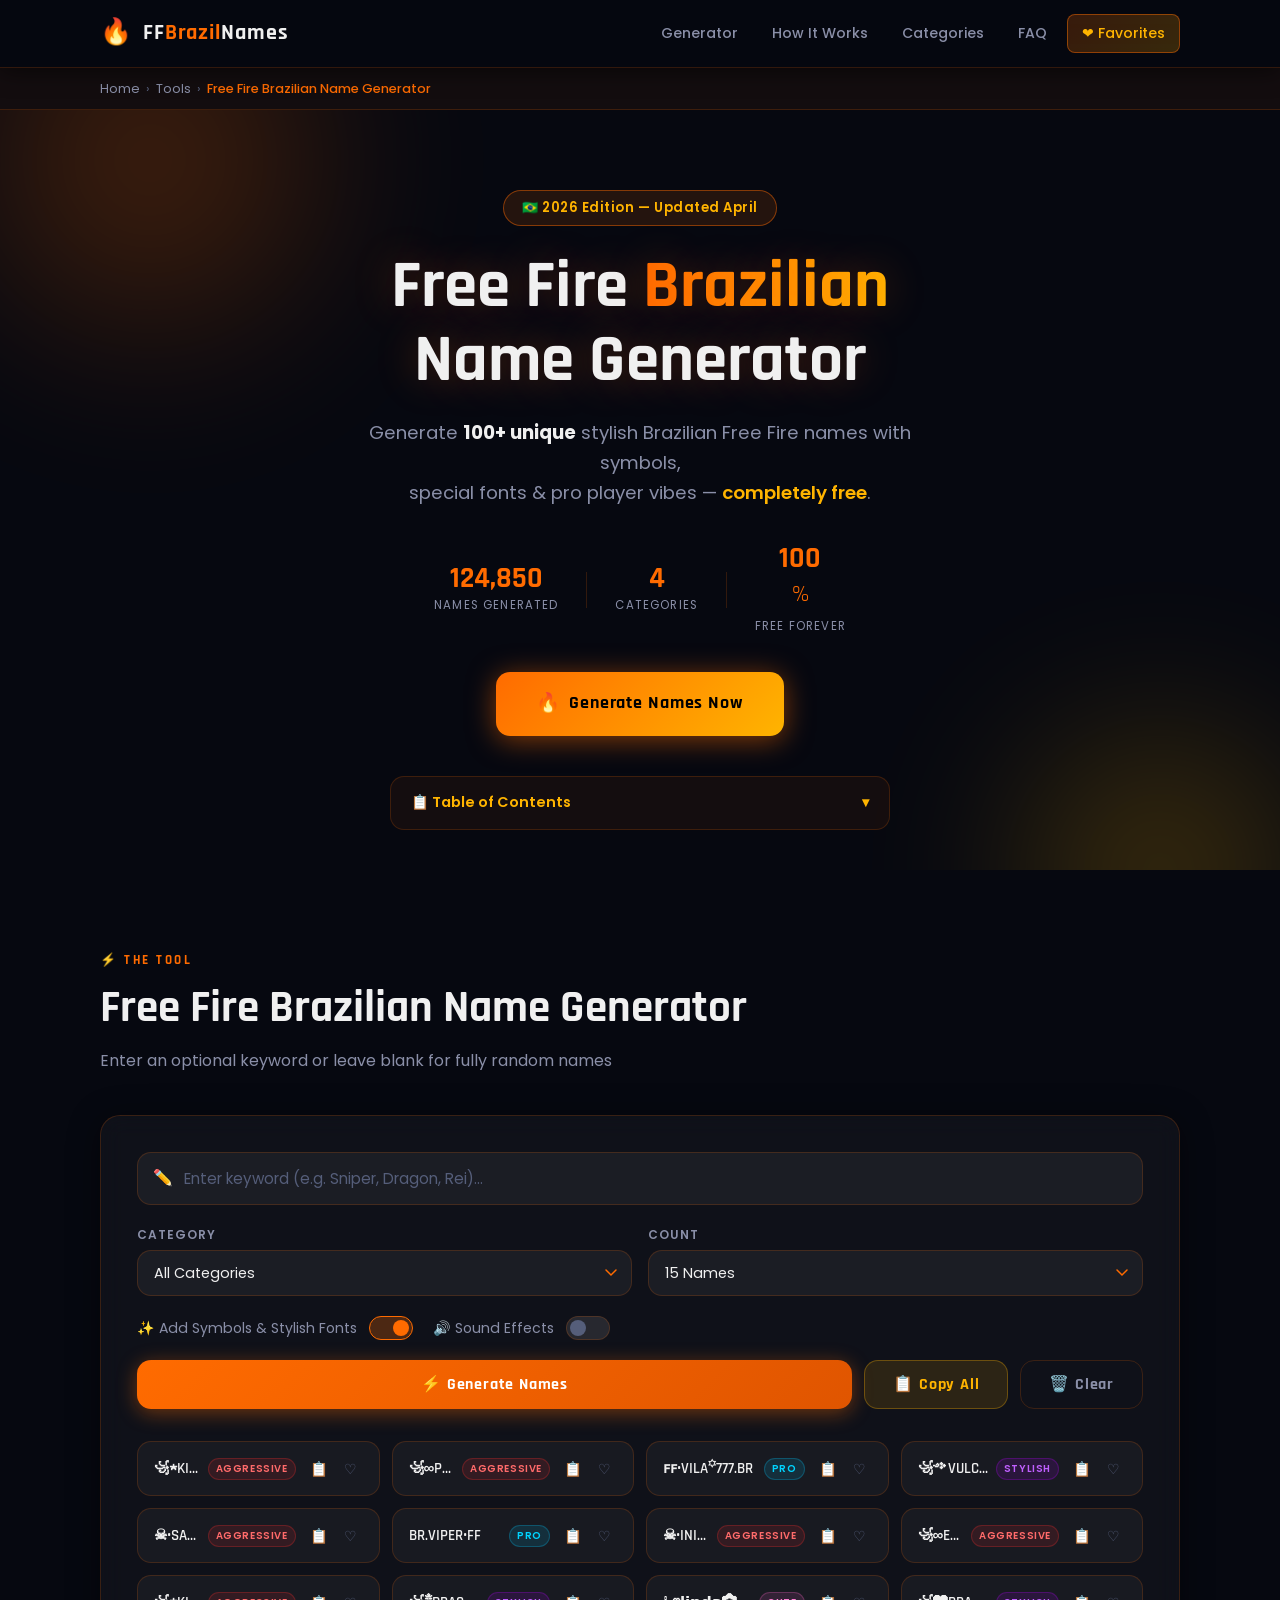
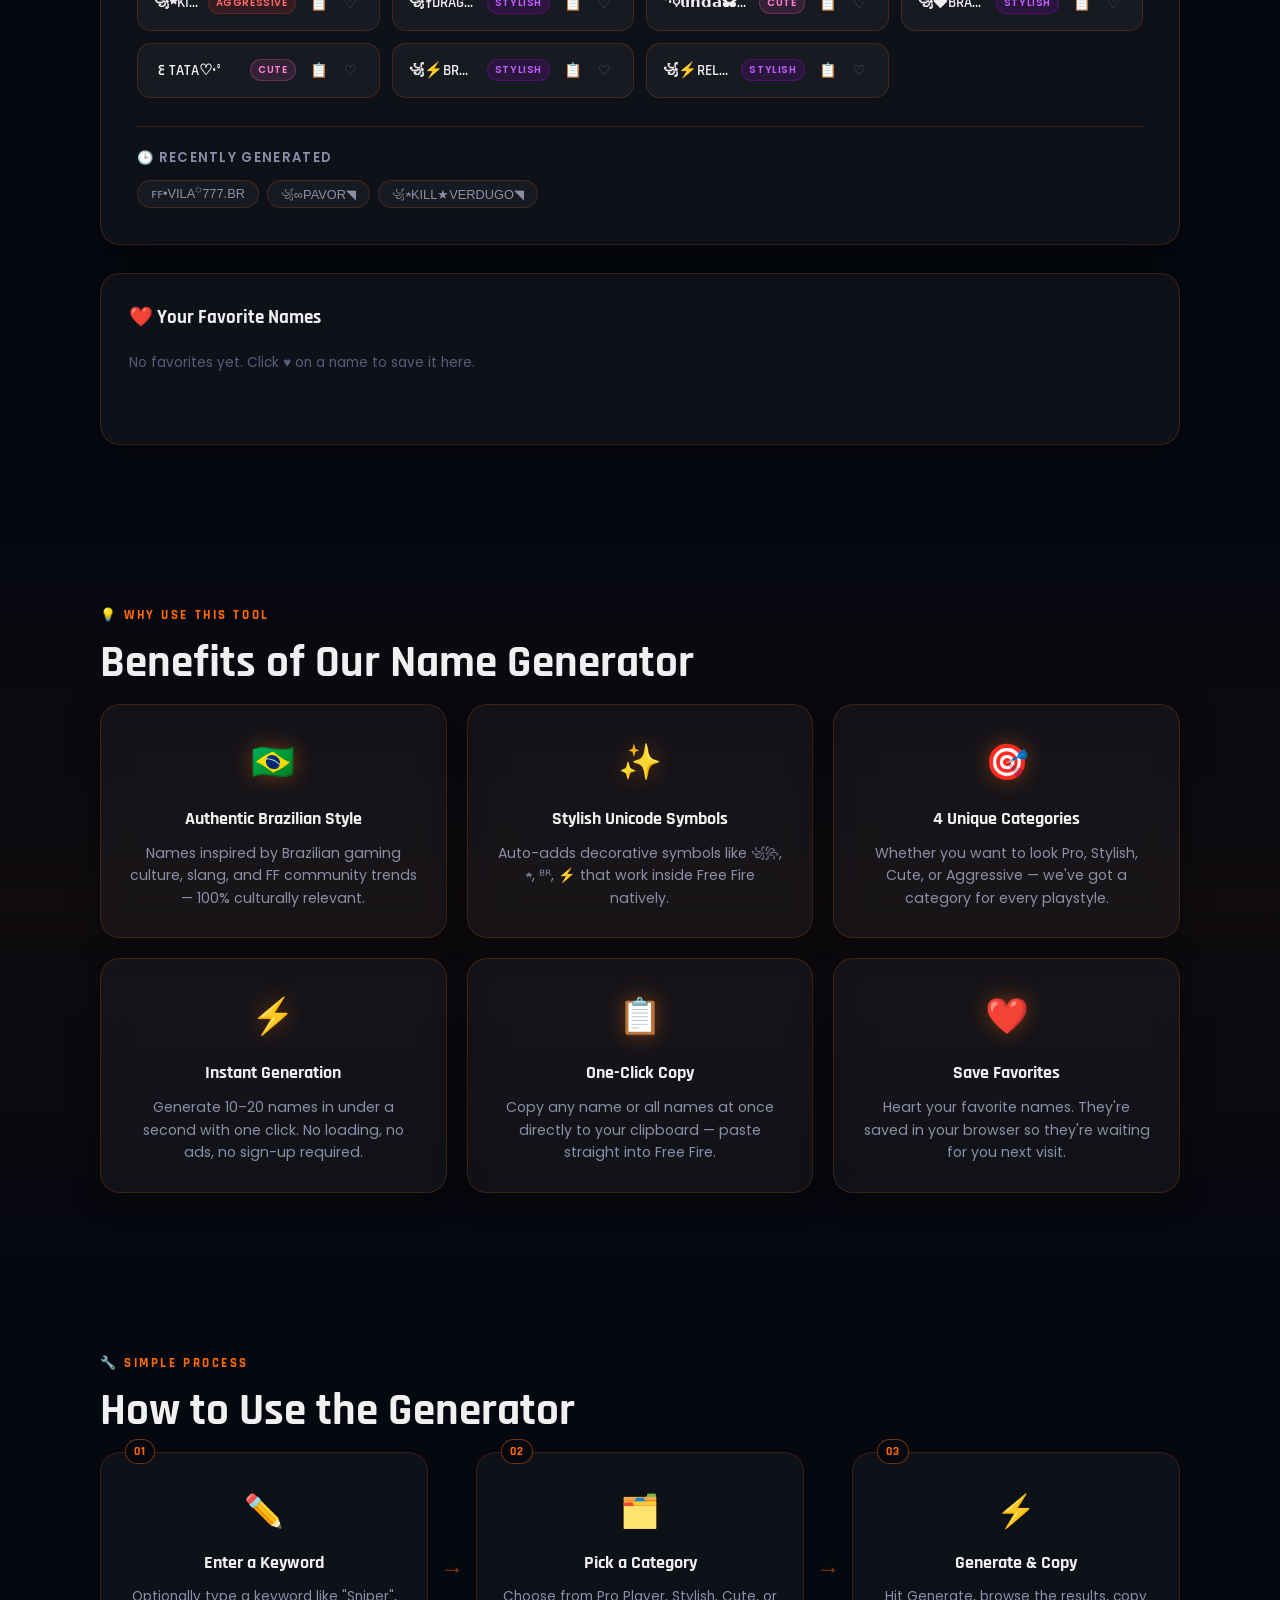
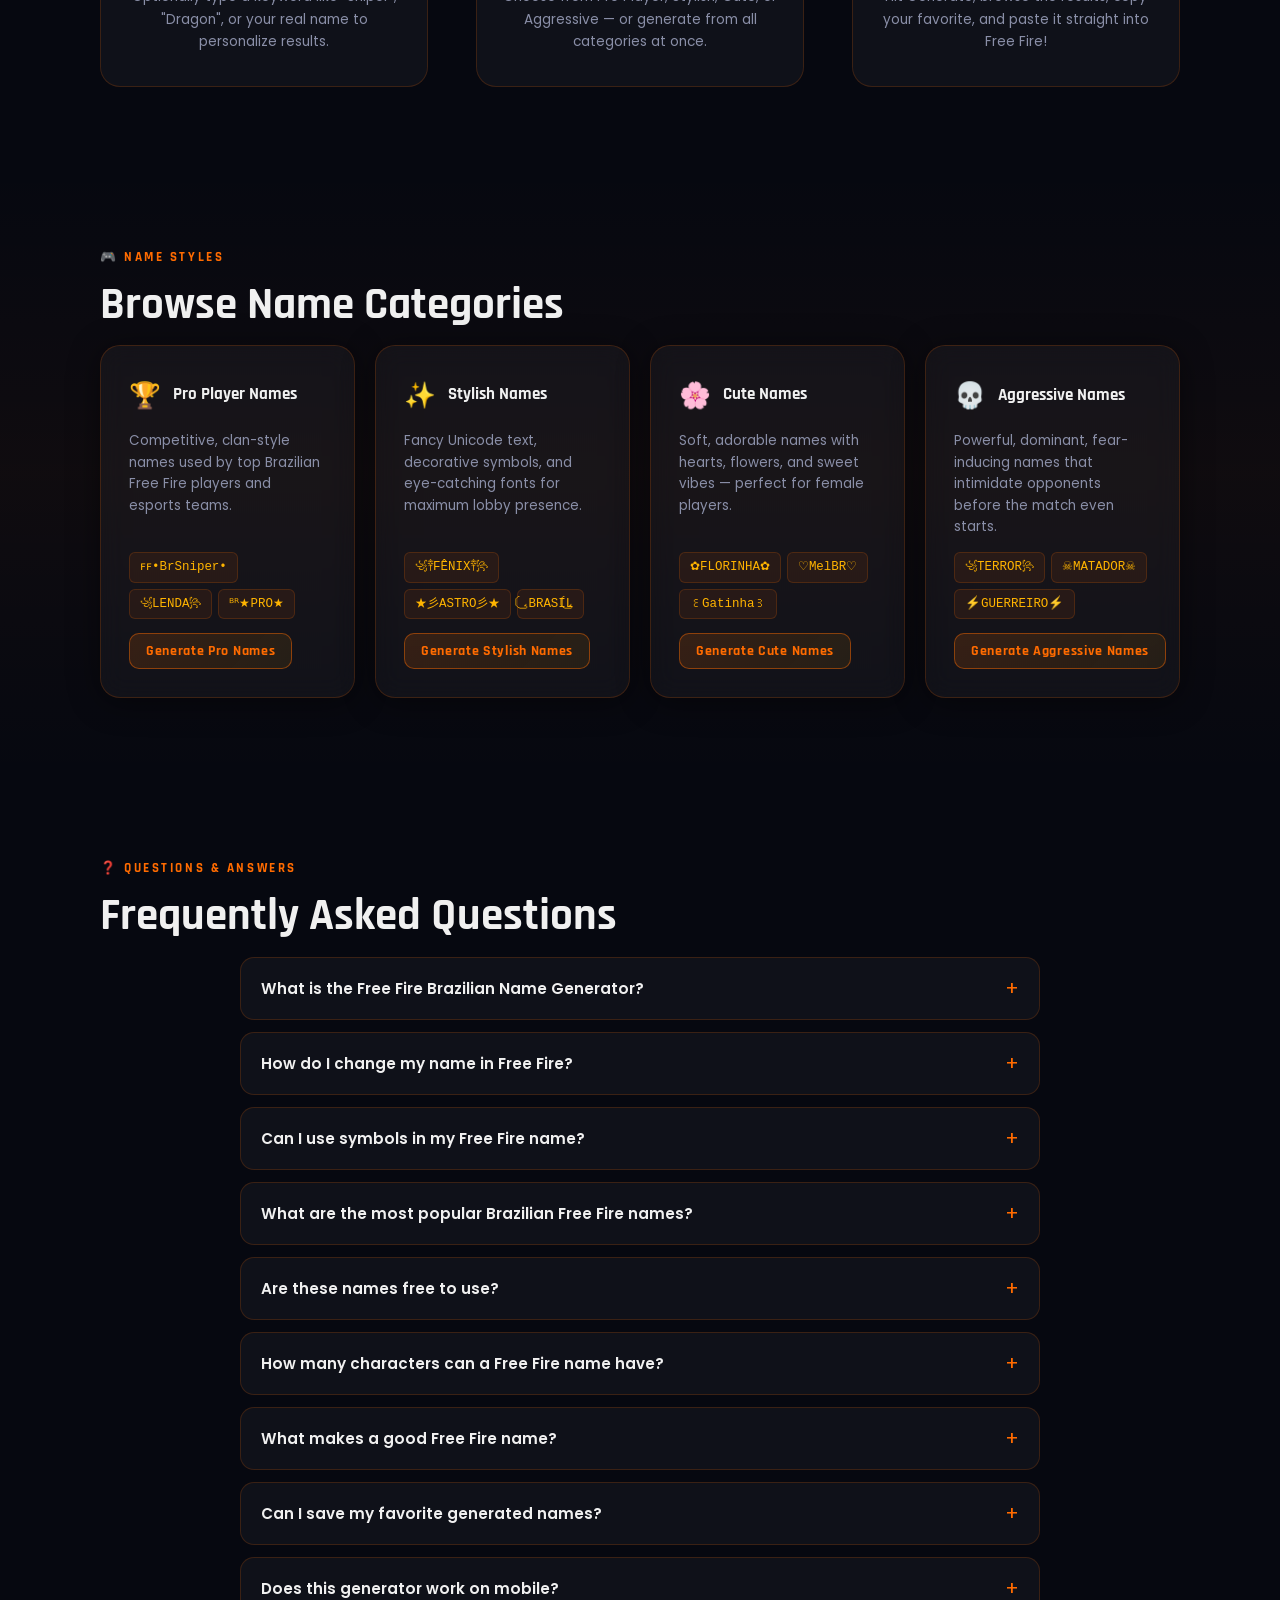
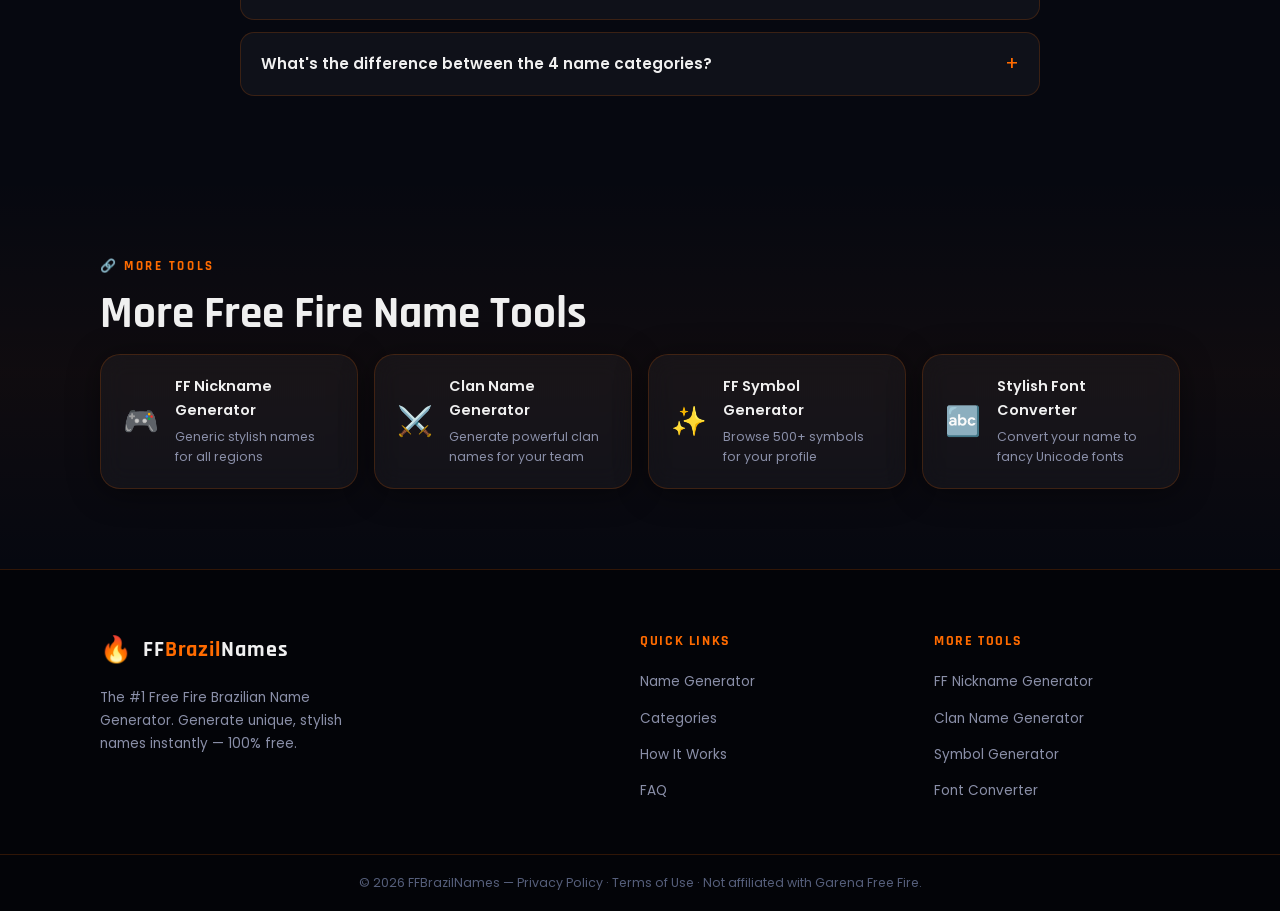
==== commit 09e6eb67: "Remove JSON-LD script for Free Fire Name Generator Removed JSON-LD script for CreativeWorkSeries fro" ====
--- a/index.html
+++ b/index.html
@@ -3,18 +3,6 @@
 <head>
 
 <meta name="google-site-verification" content="uby4BjZppF2WAnzngYlcVjcLklDZiQlQoum4ffShnK8" />
-
-<script type='application/ld+json'>{
-        "@context": "https://schema.org/",
-        "@type": "CreativeWorkSeries",
-        "name": "Free Fire Brazilian Name Generator",
-        "aggregateRating": {
-            "@type": "AggregateRating",
-            "ratingValue": "5.0",
-            "bestRating": "5",
-            "ratingCount": "1000"
-        }
-    }</script>
   
   <!-- =============================================
        META & SEO
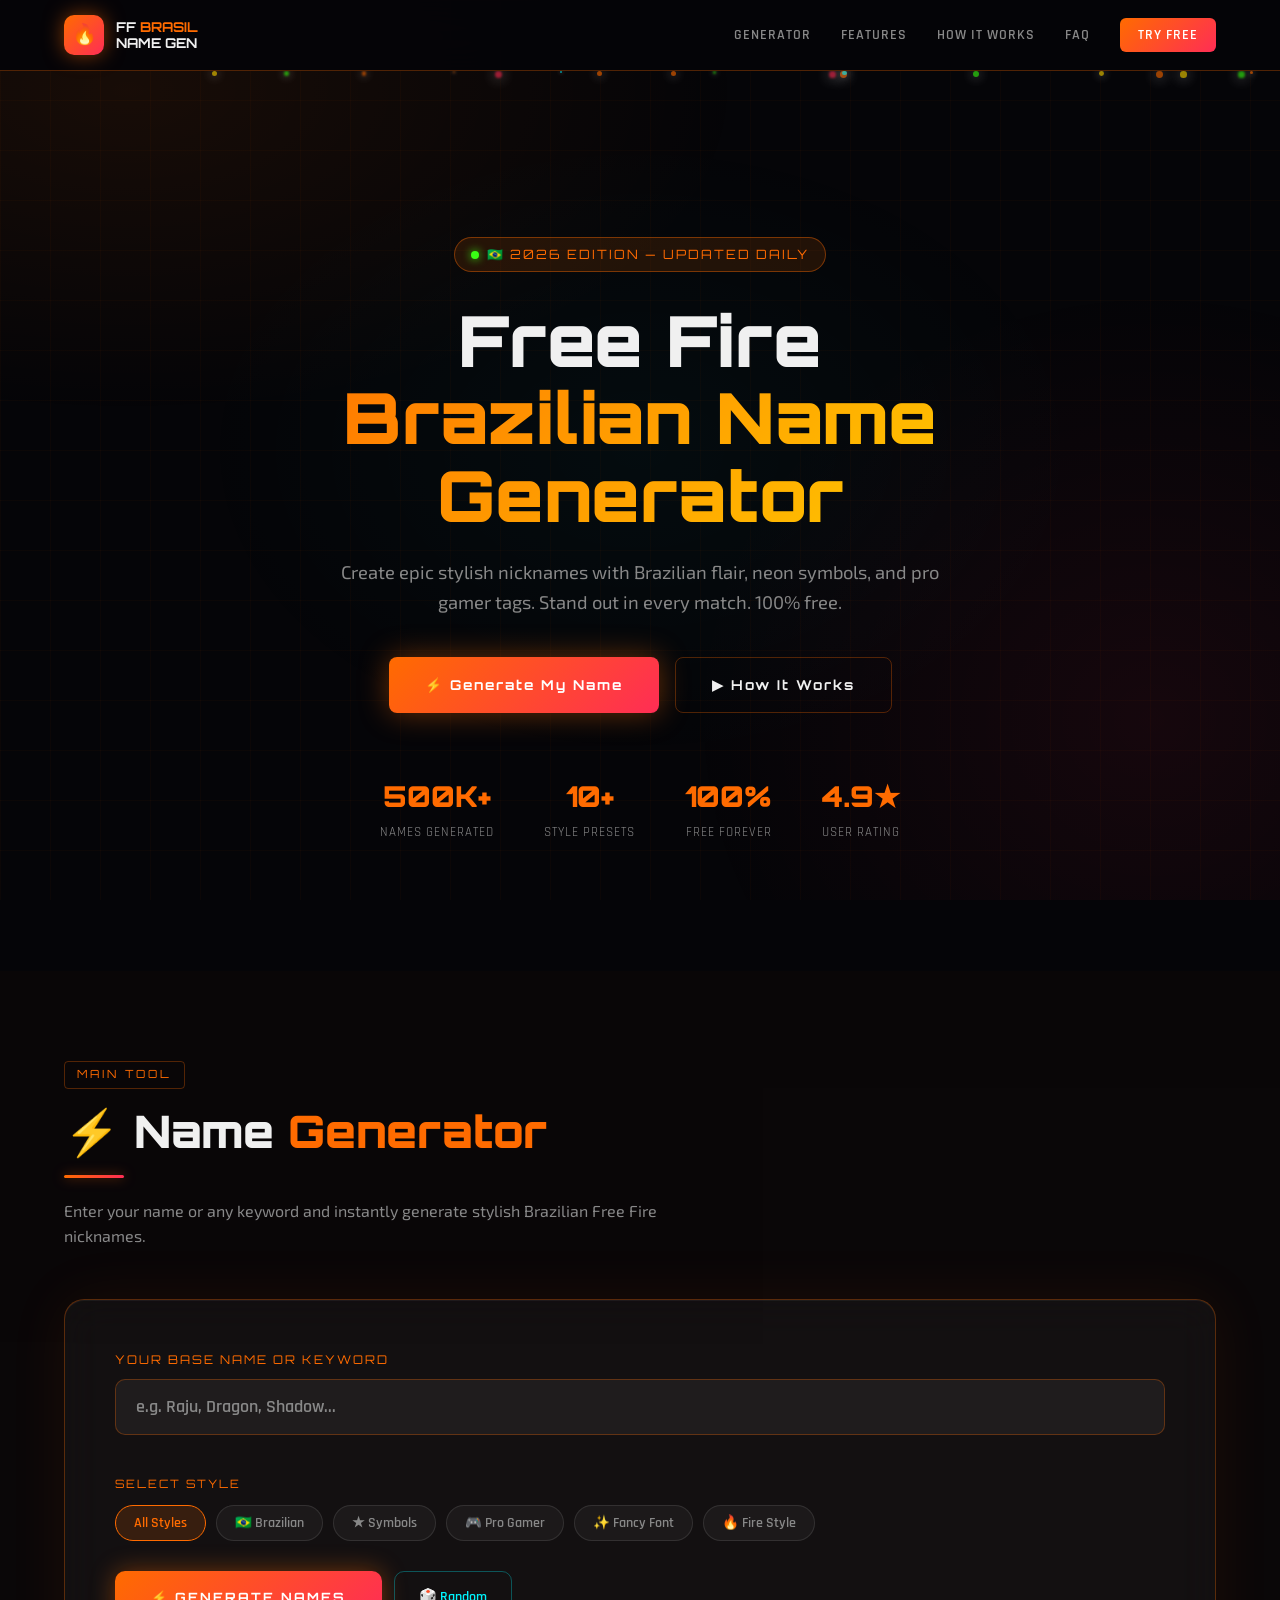
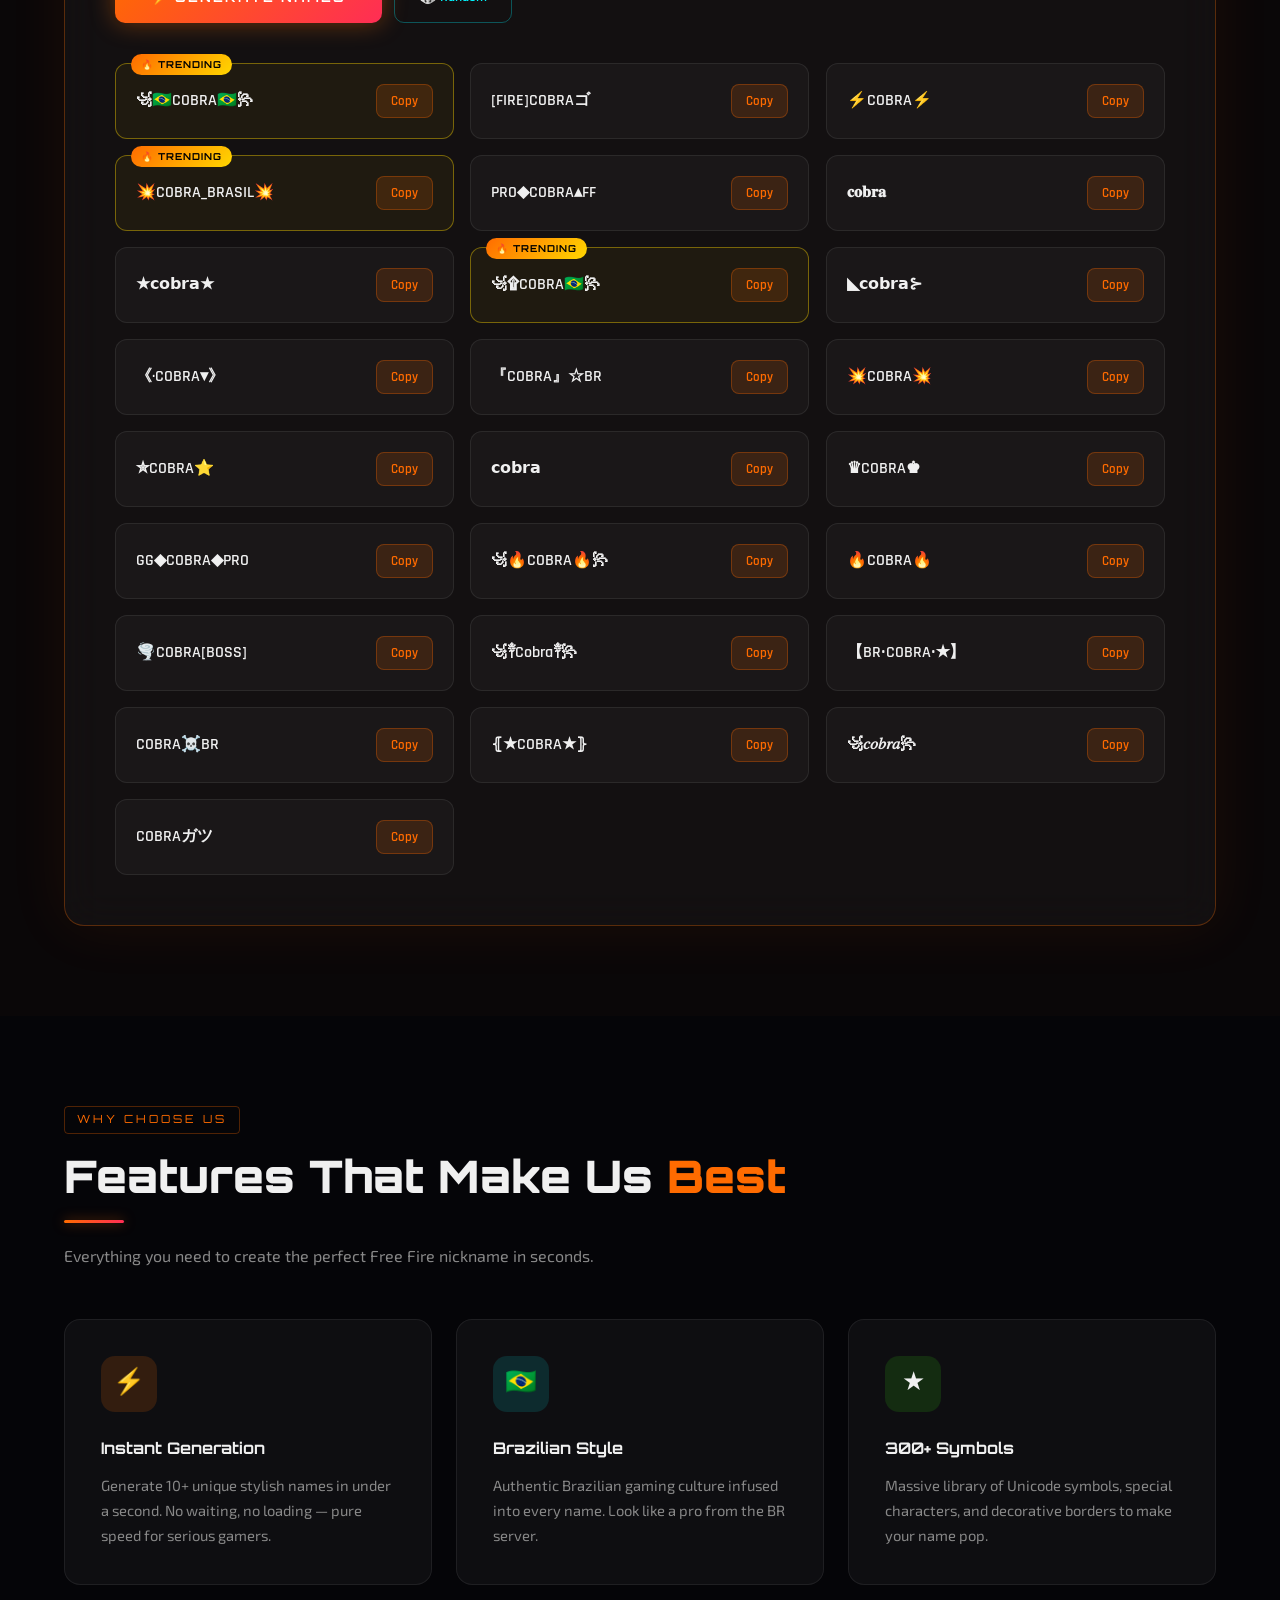
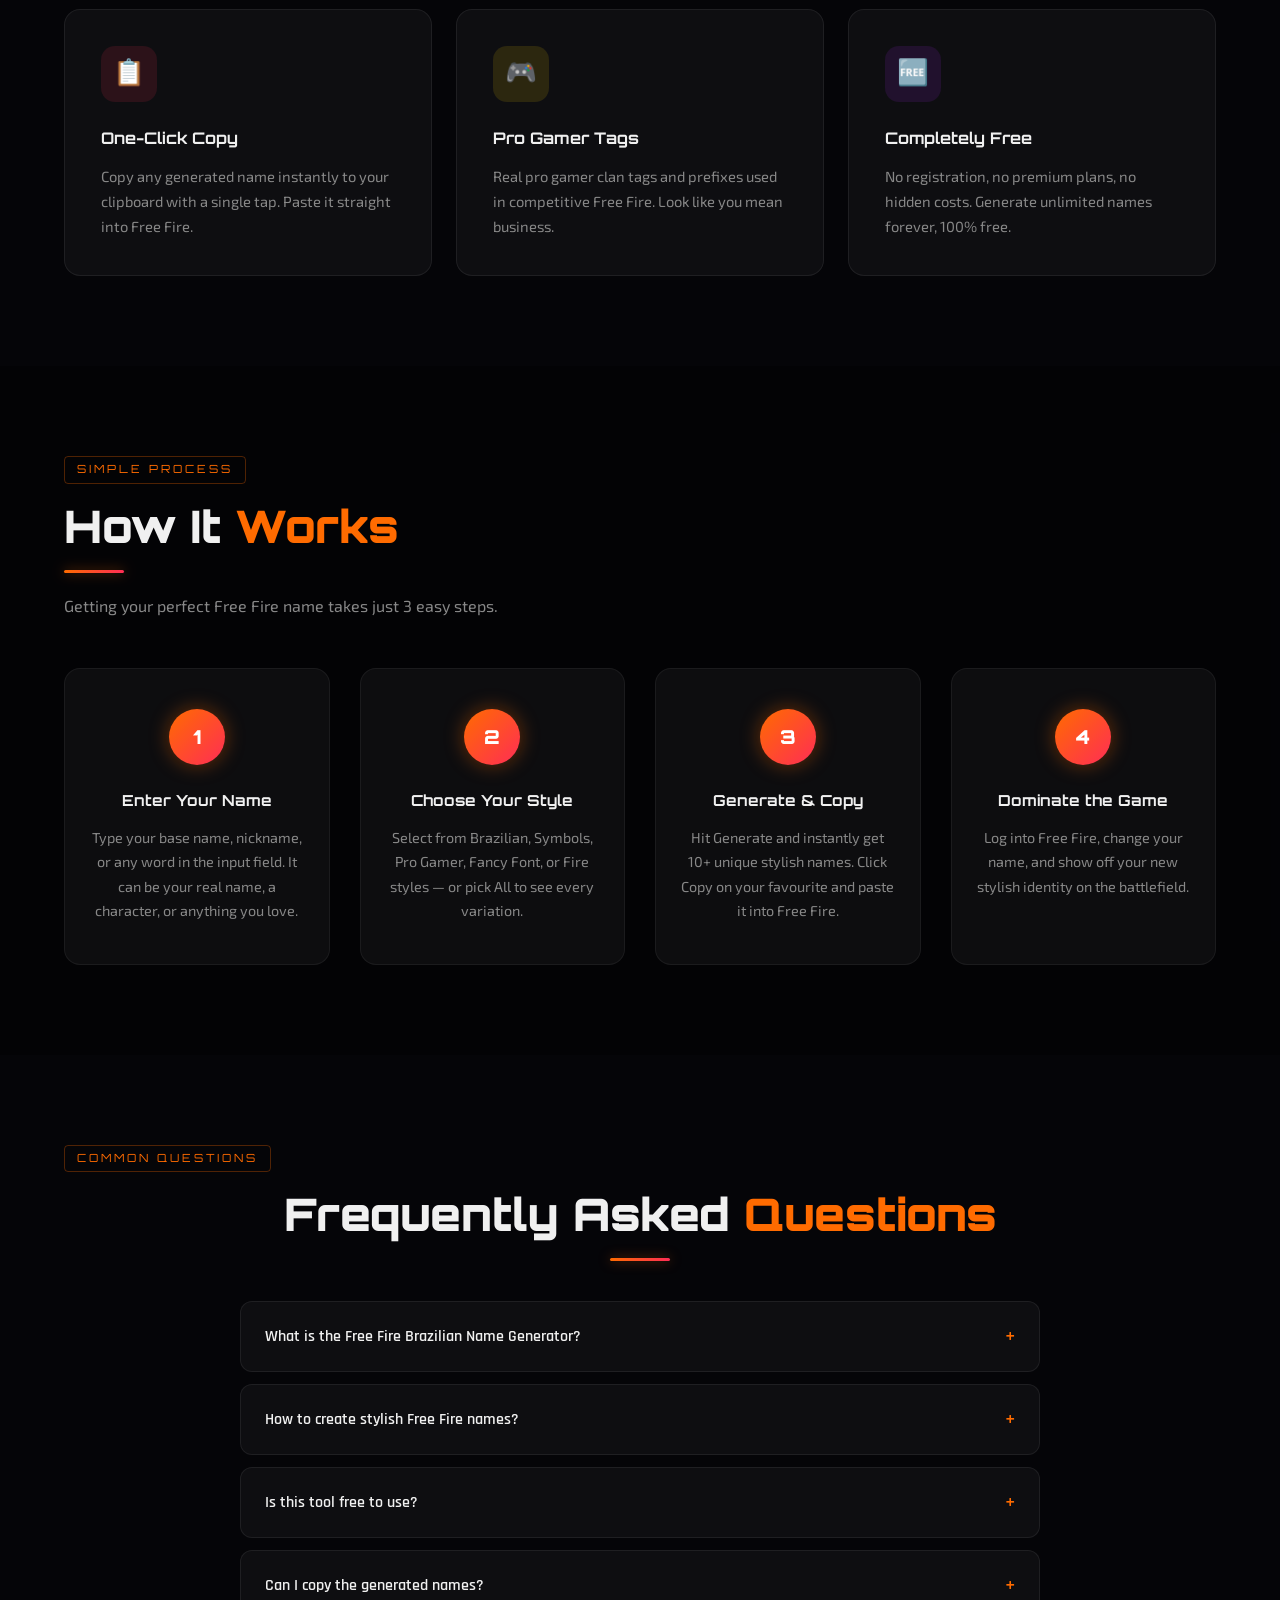
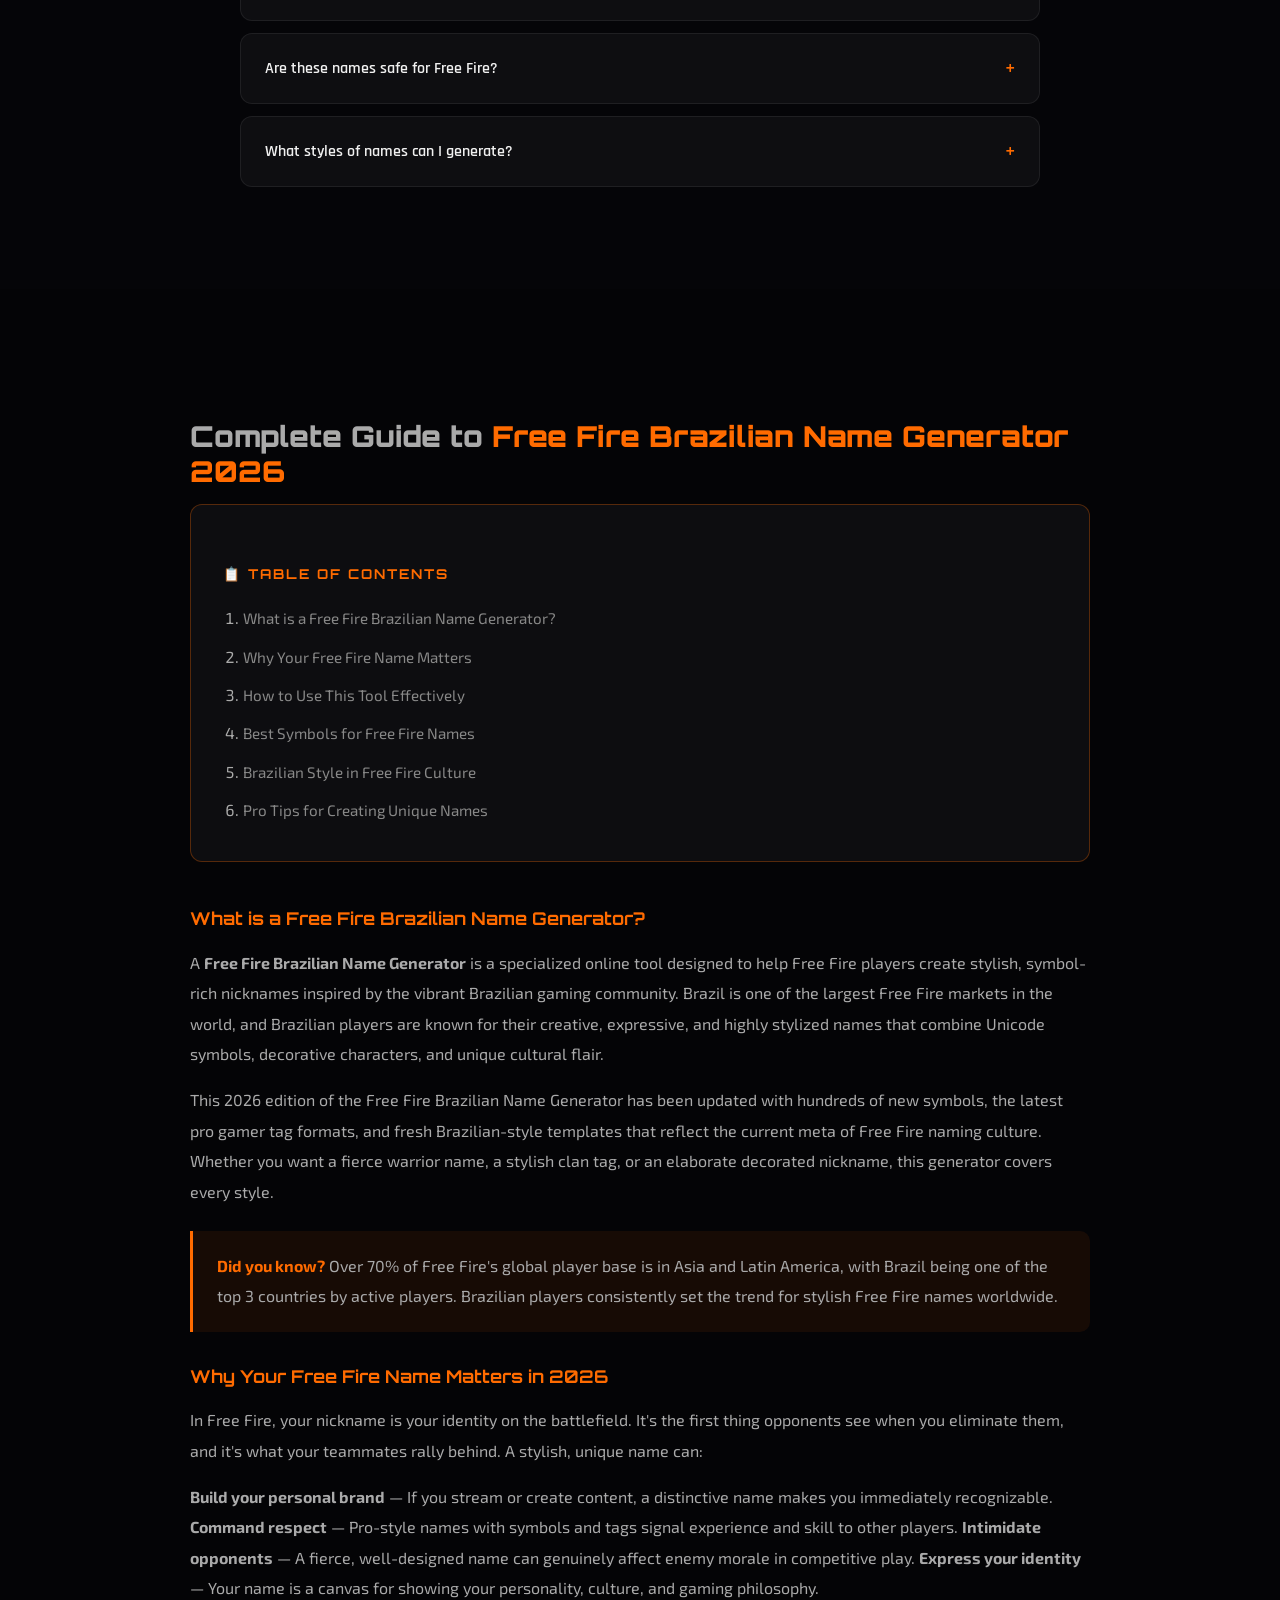
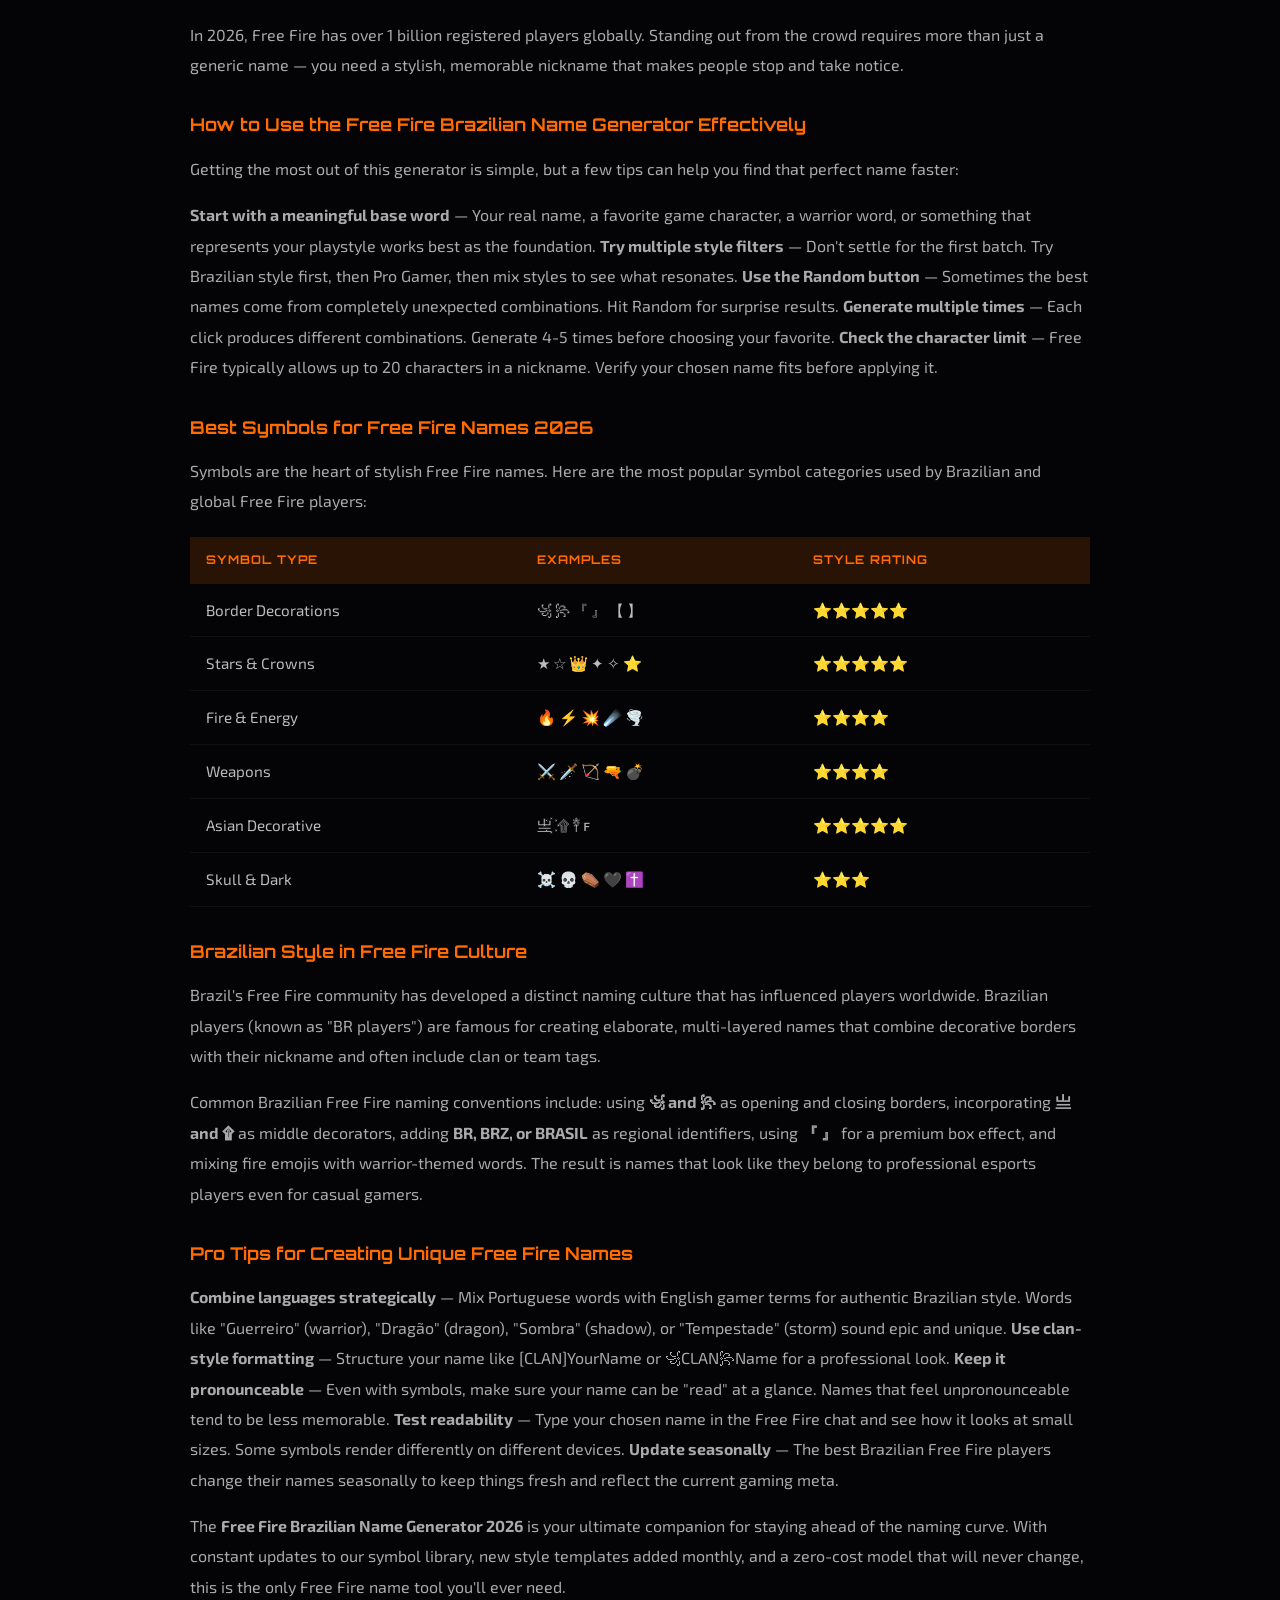
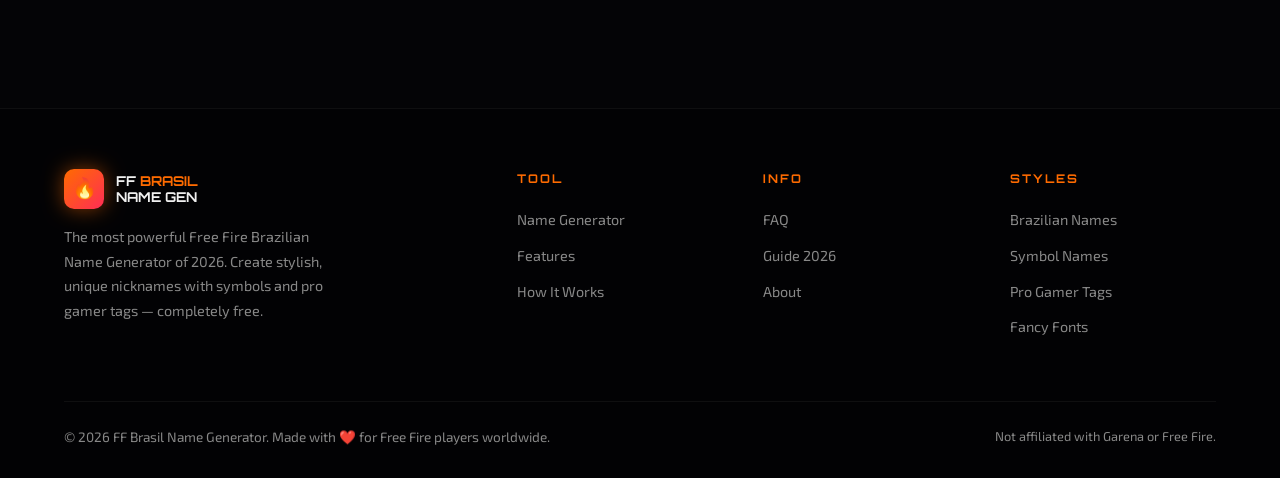
==== commit 88997c27: "Rename index (2) (2).html to index.html" ====
--- a/index.html
+++ b/index.html
@@ -1,731 +1,1635 @@
 <!DOCTYPE html>
 <html lang="en">
 <head>
-
-<meta name="google-site-verification" content="uby4BjZppF2WAnzngYlcVjcLklDZiQlQoum4ffShnK8" />
-  
-  <!-- =============================================
-       META & SEO
-  ============================================= -->
-  <meta charset="UTF-8" />
-  <meta name="viewport" content="width=device-width, initial-scale=1.0" />
-  <meta http-equiv="X-UA-Compatible" content="IE=edge" />
-
-  <title>Free Fire Brazilian Name Generator 2026 – Stylish FF Names</title>
-  <meta name="description" content="Generate unique Free Fire Brazilian names in 2026! Choose from Pro Player, Stylish, Cute, and Aggressive categories with symbols & stylish fonts. Copy in one click." />
-  <meta name="keywords" content="Free Fire Brazilian Name Generator 2026, FF stylish names, Free Fire nicknames Brazil, Brazilian FF names, stylish name generator Free Fire" />
-  <meta name="author" content="TrustedByRaju" />
-  <meta name="robots" content="index, follow" />
-  <link rel="canonical" href="https://trustedbyraju.github.io/Free-Fire-Brazilian-Name-Generator/" />
-
-  <!-- Open Graph -->
-  <meta property="og:type" content="website" />
-  <meta property="og:title" content="Free Fire Brazilian Name Generator 2026 – Stylish FF Names" />
-  <meta property="og:description" content="Generate unique, stylish Free Fire Brazilian names instantly. Pro, Cute, Aggressive & more categories. Free & fast!" />
-  <meta property="og:url" content="https://trustedbyraju.github.io/Free-Fire-Brazilian-Name-Generator/" />
-  <meta property="og:image" content="https://trustedbyraju.github.io/Free-Fire-Brazilian-Name-Generator/og-image.jpg" />
-  <meta property="og:site_name" content="Free Fire Brazilian Name Generator" />
-
-  <!-- Twitter Cards -->
-  <meta name="twitter:card" content="summary_large_image" />
-  <meta name="twitter:title" content="Free Fire Brazilian Name Generator 2026" />
-  <meta name="twitter:description" content="Generate unique, stylish Free Fire Brazilian names instantly. Pro, Cute, Aggressive & more!" />
-  <meta name="twitter:image" content="https://trustedbyraju.github.io/Free-Fire-Brazilian-Name-Generator/og-image.jpg" />
-
-  <!-- Google Fonts -->
-  <link rel="preconnect" href="https://fonts.googleapis.com" />
-  <link rel="preconnect" href="https://fonts.gstatic.com" crossorigin />
-  <link href="https://fonts.googleapis.com/css2?family=Rajdhani:wght@400;500;600;700&family=Poppins:wght@300;400;500;600;700&display=swap" rel="stylesheet" />
-
-  <link rel="stylesheet" href="style.css" />
-
-  <!-- =============================================
-       STRUCTURED DATA / JSON-LD
-  ============================================= -->
-  <script type="application/ld+json">
-  {
-    "@context": "https://schema.org",
-    "@graph": [
-      {
-        "@type": "WebSite",
-        "@id": "https://trustedbyraju.github.io/Free-Fire-Brazilian-Name-Generator/#website",
-        "url": "https://trustedbyraju.github.io/Free-Fire-Brazilian-Name-Generator/",
-        "name": "Free Fire Brazilian Name Generator 2026",
-        "description": "Generate unique stylish Free Fire Brazilian names instantly",
-        "potentialAction": {
-          "@type": "SearchAction",
-          "target": "https://trustedbyraju.github.io/Free-Fire-Brazilian-Name-Generator/?q={search_term_string}",
-          "query-input": "required name=search_term_string"
+<meta charset="UTF-8">
+<meta name="viewport" content="width=device-width, initial-scale=1.0">
+<title>Free Fire Brazilian Name Generator 2026 | Stylish FF Names & Symbols</title>
+<meta name="description" content="Generate stylish Free Fire Brazilian names with symbols, fancy fonts, and pro gamer tags. Best Free Fire Brazilian Name Generator 2026 - 100% Free, Instant Copy!">
+<meta name="keywords" content="Free Fire Brazilian Name Generator, Free Fire name generator 2026, stylish FF names, Free Fire nicknames, Brazilian FF names, FF name with symbols">
+<meta name="robots" content="index, follow">
+<link rel="canonical" href="https://trustedbyraju.github.io/Free-Fire-Brazilian-Name-Generator">
+<meta property="og:title" content="Free Fire Brazilian Name Generator 2026">
+<meta property="og:description" content="Generate stylish Brazilian-style Free Fire nicknames with symbols, fonts, and pro gamer styles. 100% Free!">
+<meta property="og:url" content="https://trustedbyraju.github.io/Free-Fire-Brazilian-Name-Generator">
+<meta property="og:type" content="website">
+<meta name="twitter:card" content="summary_large_image">
+<meta name="twitter:title" content="Free Fire Brazilian Name Generator 2026">
+<meta name="twitter:description" content="Generate stylish Brazilian-style Free Fire nicknames instantly. Free tool!">
+<link rel="preconnect" href="https://fonts.googleapis.com">
+<link rel="preconnect" href="https://fonts.gstatic.com" crossorigin>
+<link href="https://fonts.googleapis.com/css2?family=Orbitron:wght@400;700;900&family=Rajdhani:wght@400;500;600;700&family=Exo+2:wght@300;400;600;800&display=swap" rel="stylesheet">
+
+<script type="application/ld+json">
+{
+  "@context": "https://schema.org",
+  "@graph": [
+    {
+      "@type": "SoftwareApplication",
+      "name": "Free Fire Brazilian Name Generator",
+      "url": "https://trustedbyraju.github.io/Free-Fire-Brazilian-Name-Generator",
+      "applicationCategory": "GameApplication",
+      "operatingSystem": "Web",
+      "description": "Generate stylish Brazilian-style Free Fire nicknames with symbols, fancy fonts, and pro gamer tags. 100% free online tool.",
+      "offers": { "@type": "Offer", "price": "0", "priceCurrency": "USD" },
+      "aggregateRating": { "@type": "AggregateRating", "ratingValue": "4.9", "reviewCount": "2847" }
+    },
+    {
+      "@type": "WebSite",
+      "name": "Free Fire Brazilian Name Generator",
+      "url": "https://trustedbyraju.github.io/Free-Fire-Brazilian-Name-Generator",
+      "potentialAction": { "@type": "SearchAction", "target": "https://trustedbyraju.github.io/Free-Fire-Brazilian-Name-Generator?q={search_term_string}", "query-input": "required name=search_term_string" }
+    },
+    {
+      "@type": "Article",
+      "headline": "Free Fire Brazilian Name Generator 2026 - Best Stylish FF Names",
+      "description": "Complete guide to generating stylish Free Fire Brazilian names with symbols and pro gamer tags.",
+      "url": "https://trustedbyraju.github.io/Free-Fire-Brazilian-Name-Generator",
+      "datePublished": "2026-01-01",
+      "dateModified": "2026-04-18",
+      "author": { "@type": "Organization", "name": "TrustedByRaju" }
+    },
+    {
+      "@type": "FAQPage",
+      "mainEntity": [
+        {
+          "@type": "Question",
+          "name": "What is Free Fire Brazilian Name Generator?",
+          "acceptedAnswer": { "@type": "Answer", "text": "The Free Fire Brazilian Name Generator is a free online tool that creates stylish, symbol-rich nicknames inspired by Brazilian Free Fire gaming culture. It generates unique names with special characters, fancy fonts, and pro gamer tags instantly." }
+        },
+        {
+          "@type": "Question",
+          "name": "How to create stylish Free Fire names?",
+          "acceptedAnswer": { "@type": "Answer", "text": "Simply enter your base name or keyword in the input field and click Generate. Our tool will instantly produce 10+ stylish variations with Brazilian-style symbols, decorative borders, and pro gamer tags that you can use in Free Fire." }
+        },
+        {
+          "@type": "Question",
+          "name": "Is this tool free to use?",
+          "acceptedAnswer": { "@type": "Answer", "text": "Yes! The Free Fire Brazilian Name Generator is 100% free to use. No registration, no subscription, no hidden charges. Generate unlimited names anytime." }
+        },
+        {
+          "@type": "Question",
+          "name": "Can I copy generated names?",
+          "acceptedAnswer": { "@type": "Answer", "text": "Absolutely! Every generated name has a one-click Copy button. Click it and the name is instantly copied to your clipboard, ready to paste into Free Fire." }
+        },
+        {
+          "@type": "Question",
+          "name": "Are these names safe for Free Fire?",
+          "acceptedAnswer": { "@type": "Answer", "text": "Yes, all generated names use standard Unicode characters and symbols that are supported by Free Fire's name system. However, always check Free Fire's current character limit and name-change policies before applying." }
         }
-      },
-      {
-        "@type": "SoftwareApplication",
-        "@id": "https://trustedbyraju.github.io/Free-Fire-Brazilian-Name-Generator/#app",
-        "name": "Free Fire Brazilian Name Generator 2026",
-        "url": "https://trustedbyraju.github.io/Free-Fire-Brazilian-Name-Generator/",
-        "applicationCategory": "GameApplication",
-        "operatingSystem": "All",
-        "offers": {
-          "@type": "Offer",
-          "price": "0",
-          "priceCurrency": "USD"
-        },
-        "description": "A free tool to generate stylish Free Fire Brazilian names with symbols and special fonts for 2026.",
-        "aggregateRating": {
-          "@type": "AggregateRating",
-          "ratingValue": "4.9",
-          "reviewCount": "2847"
-        }
-      },
-      {
-        "@type": "Article",
-        "@id": "https://trustedbyraju.github.io/Free-Fire-Brazilian-Name-Generator/#article",
-        "headline": "Free Fire Brazilian Name Generator 2026 – Best Stylish FF Names",
-        "description": "Generate unique Free Fire Brazilian names in 2026. Choose from Pro Player, Stylish, Cute, and Aggressive categories.",
-        "author": {
-          "@type": "Organization",
-          "name": "TrustedByRaju"
-        },
-        "publisher": {
-          "@type": "Organization",
-          "name": "TrustedByRaju"
-        },
-        "datePublished": "2026-01-01",
-        "dateModified": "2026-04-18"
-      },
-      {
-        "@type": "BreadcrumbList",
-        "@id": "https://trustedbyraju.github.io/Free-Fire-Brazilian-Name-Generator/#breadcrumb",
-        "itemListElement": [
-          {
-            "@type": "ListItem",
-            "position": 1,
-            "name": "Home",
-            "item": "https://trustedbyraju.github.io/"
-          },
-          {
-            "@type": "ListItem",
-            "position": 2,
-            "name": "Tools",
-            "item": "https://trustedbyraju.github.io/tools/"
-          },
-          {
-            "@type": "ListItem",
-            "position": 3,
-            "name": "Free Fire Brazilian Name Generator",
-            "item": "https://trustedbyraju.github.io/Free-Fire-Brazilian-Name-Generator/"
-          }
-        ]
-      },
-      {
-        "@type": "FAQPage",
-        "@id": "https://trustedbyraju.github.io/Free-Fire-Brazilian-Name-Generator/#faq",
-        "mainEntity": [
-          {
-            "@type": "Question",
-            "name": "What is the Free Fire Brazilian Name Generator?",
-            "acceptedAnswer": {
-              "@type": "Answer",
-              "text": "It's a free online tool that generates unique, stylish Brazilian-inspired nicknames for Free Fire players. Choose from Pro, Stylish, Cute, or Aggressive categories."
-            }
-          },
-          {
-            "@type": "Question",
-            "name": "How do I change my name in Free Fire?",
-            "acceptedAnswer": {
-              "@type": "Answer",
-              "text": "Open Free Fire → Profile → Edit Name → Paste your new name. You'll need a Name Change Card which can be earned or purchased in-game."
-            }
-          },
-          {
-            "@type": "Question",
-            "name": "Can I use symbols in my Free Fire name?",
-            "acceptedAnswer": {
-              "@type": "Answer",
-              "text": "Yes! Free Fire supports Unicode symbols and special characters. Use the 'Add Symbols' option in our generator to include stylish characters in your name."
-            }
-          },
-          {
-            "@type": "Question",
-            "name": "What are the best Brazilian Free Fire names?",
-            "acceptedAnswer": {
-              "@type": "Answer",
-              "text": "Popular Brazilian FF names include styles like ꧁FÊNIX꧂, ★BrBrBr★, ꧁GUERREIRO꧂, ᴮᴿ•LENDA•, and others inspired by Brazilian gaming culture."
-            }
-          },
-          {
-            "@type": "Question",
-            "name": "Are these names free to use?",
-            "acceptedAnswer": {
-              "@type": "Answer",
-              "text": "Absolutely! All names generated by this tool are 100% free to use. No sign-up or account required."
-            }
-          },
-          {
-            "@type": "Question",
-            "name": "How many characters can a Free Fire name have?",
-            "acceptedAnswer": {
-              "@type": "Answer",
-              "text": "Free Fire allows up to 20 characters in a player name, including symbols and special Unicode characters."
-            }
-          },
-          {
-            "@type": "Question",
-            "name": "What makes a good Free Fire name?",
-            "acceptedAnswer": {
-              "@type": "Answer",
-              "text": "A good FF name is short, memorable, unique, and reflects your playstyle. Using special symbols, mixed fonts, and power words like 'Sniper', 'Ghost', or 'Rei' helps stand out."
-            }
-          },
-          {
-            "@type": "Question",
-            "name": "Can I save my favorite generated names?",
-            "acceptedAnswer": {
-              "@type": "Answer",
-              "text": "Yes! Click the ♥ heart icon next to any name to save it to your Favorites. These are stored locally in your browser."
-            }
-          },
-          {
-            "@type": "Question",
-            "name": "Does the generator work on mobile?",
-            "acceptedAnswer": {
-              "@type": "Answer",
-              "text": "Yes, our tool is fully mobile-optimized and works on all devices including Android and iOS browsers."
-            }
-          },
-          {
-            "@type": "Question",
-            "name": "What categories of Free Fire names are available?",
-            "acceptedAnswer": {
-              "@type": "Answer",
-              "text": "We offer 4 categories: Pro Player Names (competitive style), Stylish Names (fancy unicode), Cute Names (adorable themes), and Aggressive Names (dominant, powerful vibes)."
-            }
-          }
-        ]
-      }
-    ]
-  }
-  </script>
+      ]
+    }
+  ]
+}
+</script>
+
+<style>
+  :root {
+    --neon-orange: #FF6B00;
+    --neon-yellow: #FFD700;
+    --neon-red: #FF2D55;
+    --neon-cyan: #00F5FF;
+    --neon-green: #39FF14;
+    --bg-dark: #050508;
+    --bg-card: rgba(255,255,255,0.04);
+    --bg-glass: rgba(255,107,0,0.08);
+    --border-glow: rgba(255,107,0,0.3);
+    --text-primary: #F0F0F0;
+    --text-muted: #888;
+    --font-display: 'Orbitron', monospace;
+    --font-body: 'Rajdhani', sans-serif;
+    --font-content: 'Exo 2', sans-serif;
+  }
+
+  *, *::before, *::after { box-sizing: border-box; margin: 0; padding: 0; }
+
+  html { scroll-behavior: smooth; }
+
+  body {
+    background: var(--bg-dark);
+    color: var(--text-primary);
+    font-family: var(--font-body);
+    font-size: 16px;
+    line-height: 1.6;
+    overflow-x: hidden;
+  }
+
+  /* Animated background */
+  body::before {
+    content: '';
+    position: fixed;
+    inset: 0;
+    background:
+      radial-gradient(ellipse 80% 60% at 10% 10%, rgba(255,107,0,0.08) 0%, transparent 60%),
+      radial-gradient(ellipse 60% 80% at 90% 80%, rgba(255,45,85,0.07) 0%, transparent 60%),
+      radial-gradient(ellipse 50% 50% at 50% 50%, rgba(0,245,255,0.03) 0%, transparent 70%);
+    pointer-events: none;
+    z-index: 0;
+  }
+
+  /* Grid overlay */
+  body::after {
+    content: '';
+    position: fixed;
+    inset: 0;
+    background-image:
+      linear-gradient(rgba(255,107,0,0.03) 1px, transparent 1px),
+      linear-gradient(90deg, rgba(255,107,0,0.03) 1px, transparent 1px);
+    background-size: 50px 50px;
+    pointer-events: none;
+    z-index: 0;
+  }
+
+  * { position: relative; z-index: 1; }
+
+  /* ===== HEADER ===== */
+  header {
+    position: sticky;
+    top: 0;
+    z-index: 1000;
+    background: rgba(5,5,8,0.92);
+    backdrop-filter: blur(20px);
+    border-bottom: 1px solid var(--border-glow);
+    padding: 0 5%;
+  }
+
+  nav {
+    display: flex;
+    align-items: center;
+    justify-content: space-between;
+    height: 70px;
+    max-width: 1200px;
+    margin: 0 auto;
+  }
+
+  .logo {
+    display: flex;
+    align-items: center;
+    gap: 12px;
+    text-decoration: none;
+  }
+
+  .logo-icon {
+    width: 40px;
+    height: 40px;
+    background: linear-gradient(135deg, var(--neon-orange), var(--neon-red));
+    border-radius: 10px;
+    display: flex;
+    align-items: center;
+    justify-content: center;
+    font-size: 20px;
+    box-shadow: 0 0 20px rgba(255,107,0,0.5);
+    animation: pulse-logo 2s infinite;
+  }
+
+  @keyframes pulse-logo {
+    0%, 100% { box-shadow: 0 0 20px rgba(255,107,0,0.5); }
+    50% { box-shadow: 0 0 35px rgba(255,107,0,0.8), 0 0 60px rgba(255,107,0,0.3); }
+  }
+
+  .logo-text {
+    font-family: var(--font-display);
+    font-size: 0.85rem;
+    font-weight: 700;
+    color: var(--text-primary);
+    line-height: 1.2;
+  }
+
+  .logo-text span { color: var(--neon-orange); }
+
+  nav ul {
+    display: flex;
+    gap: 30px;
+    list-style: none;
+  }
+
+  nav ul a {
+    text-decoration: none;
+    color: var(--text-muted);
+    font-family: var(--font-body);
+    font-size: 0.9rem;
+    font-weight: 600;
+    letter-spacing: 1px;
+    text-transform: uppercase;
+    transition: color 0.3s;
+  }
+
+  nav ul a:hover { color: var(--neon-orange); }
+
+  .nav-cta {
+    background: linear-gradient(135deg, var(--neon-orange), var(--neon-red));
+    color: white !important;
+    padding: 8px 18px;
+    border-radius: 6px;
+    transition: box-shadow 0.3s !important;
+  }
+
+  .nav-cta:hover {
+    box-shadow: 0 0 20px rgba(255,107,0,0.6) !important;
+    color: white !important;
+  }
+
+  .hamburger { display: none; cursor: pointer; flex-direction: column; gap: 5px; }
+  .hamburger span { width: 25px; height: 2px; background: var(--neon-orange); border-radius: 2px; transition: 0.3s; }
+
+  /* ===== HERO ===== */
+  #hero {
+    min-height: 100vh;
+    display: flex;
+    align-items: center;
+    justify-content: center;
+    text-align: center;
+    padding: 100px 5% 60px;
+    overflow: hidden;
+  }
+
+  .hero-inner { max-width: 900px; }
+
+  .hero-badge {
+    display: inline-flex;
+    align-items: center;
+    gap: 8px;
+    background: rgba(255,107,0,0.12);
+    border: 1px solid rgba(255,107,0,0.4);
+    padding: 6px 16px;
+    border-radius: 100px;
+    font-size: 0.8rem;
+    font-family: var(--font-display);
+    color: var(--neon-orange);
+    letter-spacing: 2px;
+    margin-bottom: 30px;
+    animation: fadeInDown 0.8s ease both;
+  }
+
+  .hero-badge::before {
+    content: '';
+    width: 8px; height: 8px;
+    background: var(--neon-green);
+    border-radius: 50%;
+    box-shadow: 0 0 10px var(--neon-green);
+    animation: blink 1.5s infinite;
+  }
+
+  @keyframes blink { 0%,100%{opacity:1} 50%{opacity:0.3} }
+
+  h1 {
+    font-family: var(--font-display);
+    font-size: clamp(2.2rem, 5.5vw, 4.5rem);
+    font-weight: 900;
+    line-height: 1.1;
+    margin-bottom: 24px;
+    animation: fadeInUp 0.8s ease 0.2s both;
+  }
+
+  h1 .highlight {
+    background: linear-gradient(135deg, var(--neon-orange), var(--neon-yellow));
+    -webkit-background-clip: text;
+    -webkit-text-fill-color: transparent;
+    background-clip: text;
+    display: block;
+  }
+
+  .hero-sub {
+    font-family: var(--font-content);
+    font-size: 1.15rem;
+    color: var(--text-muted);
+    max-width: 600px;
+    margin: 0 auto 40px;
+    animation: fadeInUp 0.8s ease 0.4s both;
+  }
+
+  .hero-buttons {
+    display: flex;
+    gap: 16px;
+    justify-content: center;
+    flex-wrap: wrap;
+    animation: fadeInUp 0.8s ease 0.6s both;
+  }
+
+  .btn-primary {
+    display: inline-flex;
+    align-items: center;
+    gap: 10px;
+    background: linear-gradient(135deg, var(--neon-orange) 0%, var(--neon-red) 100%);
+    color: white;
+    text-decoration: none;
+    padding: 16px 36px;
+    border-radius: 8px;
+    font-family: var(--font-display);
+    font-size: 0.85rem;
+    font-weight: 700;
+    letter-spacing: 2px;
+    border: none;
+    cursor: pointer;
+    transition: all 0.3s;
+    box-shadow: 0 0 30px rgba(255,107,0,0.4);
+  }
+
+  .btn-primary:hover {
+    transform: translateY(-3px);
+    box-shadow: 0 0 50px rgba(255,107,0,0.7), 0 10px 30px rgba(0,0,0,0.3);
+  }
+
+  .btn-secondary {
+    display: inline-flex;
+    align-items: center;
+    gap: 10px;
+    background: transparent;
+    color: var(--text-primary);
+    text-decoration: none;
+    padding: 16px 36px;
+    border-radius: 8px;
+    font-family: var(--font-display);
+    font-size: 0.85rem;
+    font-weight: 700;
+    letter-spacing: 2px;
+    border: 1px solid var(--border-glow);
+    cursor: pointer;
+    transition: all 0.3s;
+  }
+
+  .btn-secondary:hover {
+    border-color: var(--neon-orange);
+    color: var(--neon-orange);
+    background: rgba(255,107,0,0.08);
+  }
+
+  .hero-stats {
+    display: flex;
+    justify-content: center;
+    gap: 50px;
+    margin-top: 60px;
+    animation: fadeInUp 0.8s ease 0.8s both;
+  }
+
+  .stat { text-align: center; }
+  .stat-num {
+    font-family: var(--font-display);
+    font-size: 1.8rem;
+    font-weight: 900;
+    color: var(--neon-orange);
+    display: block;
+  }
+  .stat-label {
+    font-size: 0.8rem;
+    color: var(--text-muted);
+    letter-spacing: 1px;
+    text-transform: uppercase;
+  }
+
+  /* Floating particles */
+  .particles {
+    position: absolute;
+    inset: 0;
+    pointer-events: none;
+    overflow: hidden;
+  }
+
+  .particle {
+    position: absolute;
+    border-radius: 50%;
+    animation: float linear infinite;
+    opacity: 0.6;
+  }
+
+  @keyframes float {
+    0% { transform: translateY(100vh) rotate(0deg); opacity: 0; }
+    10% { opacity: 0.6; }
+    90% { opacity: 0.6; }
+    100% { transform: translateY(-100px) rotate(720deg); opacity: 0; }
+  }
+
+  @keyframes fadeInDown { from{opacity:0;transform:translateY(-20px)} to{opacity:1;transform:translateY(0)} }
+  @keyframes fadeInUp { from{opacity:0;transform:translateY(30px)} to{opacity:1;transform:translateY(0)} }
+
+  /* ===== SECTIONS ===== */
+  section { padding: 90px 5%; }
+  .container { max-width: 1200px; margin: 0 auto; }
+
+  .section-label {
+    display: inline-block;
+    font-family: var(--font-display);
+    font-size: 0.7rem;
+    letter-spacing: 3px;
+    text-transform: uppercase;
+    color: var(--neon-orange);
+    margin-bottom: 16px;
+    padding: 4px 12px;
+    border: 1px solid rgba(255,107,0,0.3);
+    border-radius: 4px;
+  }
+
+  h2 {
+    font-family: var(--font-display);
+    font-size: clamp(1.8rem, 3.5vw, 2.8rem);
+    font-weight: 900;
+    margin-bottom: 16px;
+    line-height: 1.2;
+  }
+
+  h2 .accent { color: var(--neon-orange); }
+
+  .section-desc {
+    font-family: var(--font-content);
+    color: var(--text-muted);
+    font-size: 1rem;
+    max-width: 600px;
+    margin-bottom: 50px;
+  }
+
+  /* Divider line */
+  .divider {
+    width: 60px;
+    height: 3px;
+    background: linear-gradient(90deg, var(--neon-orange), var(--neon-red));
+    border-radius: 3px;
+    margin: 16px 0 20px;
+    box-shadow: 0 0 12px rgba(255,107,0,0.5);
+  }
+
+  /* ===== GENERATOR ===== */
+  #generator { background: rgba(255,107,0,0.02); }
+
+  .generator-card {
+    background: var(--bg-card);
+    border: 1px solid var(--border-glow);
+    border-radius: 20px;
+    padding: 50px;
+    backdrop-filter: blur(20px);
+    box-shadow: 0 0 60px rgba(255,107,0,0.08), inset 0 1px 0 rgba(255,255,255,0.05);
+  }
+
+  .generator-top {
+    display: flex;
+    align-items: center;
+    gap: 30px;
+    margin-bottom: 40px;
+    flex-wrap: wrap;
+  }
+
+  .input-group { flex: 1; min-width: 260px; }
+  .input-group label {
+    display: block;
+    font-family: var(--font-display);
+    font-size: 0.75rem;
+    letter-spacing: 2px;
+    color: var(--neon-orange);
+    margin-bottom: 10px;
+    text-transform: uppercase;
+  }
+
+  .input-group input {
+    width: 100%;
+    background: rgba(255,255,255,0.05);
+    border: 1px solid var(--border-glow);
+    border-radius: 10px;
+    padding: 16px 20px;
+    color: var(--text-primary);
+    font-family: var(--font-body);
+    font-size: 1.1rem;
+    font-weight: 600;
+    outline: none;
+    transition: all 0.3s;
+  }
+
+  .input-group input:focus {
+    border-color: var(--neon-orange);
+    box-shadow: 0 0 20px rgba(255,107,0,0.2);
+    background: rgba(255,107,0,0.06);
+  }
+
+  .input-group input::placeholder { color: var(--text-muted); }
+
+  .style-selector {
+    display: flex;
+    gap: 10px;
+    flex-wrap: wrap;
+    margin-bottom: 30px;
+  }
+
+  .style-btn {
+    background: rgba(255,255,255,0.04);
+    border: 1px solid rgba(255,255,255,0.1);
+    color: var(--text-muted);
+    padding: 8px 18px;
+    border-radius: 100px;
+    font-family: var(--font-body);
+    font-size: 0.85rem;
+    font-weight: 600;
+    cursor: pointer;
+    transition: all 0.3s;
+  }
+
+  .style-btn.active, .style-btn:hover {
+    background: rgba(255,107,0,0.15);
+    border-color: var(--neon-orange);
+    color: var(--neon-orange);
+  }
+
+  .gen-actions {
+    display: flex;
+    gap: 12px;
+    flex-wrap: wrap;
+  }
+
+  .btn-generate {
+    display: inline-flex;
+    align-items: center;
+    gap: 10px;
+    background: linear-gradient(135deg, var(--neon-orange), var(--neon-red));
+    color: white;
+    padding: 16px 36px;
+    border-radius: 10px;
+    font-family: var(--font-display);
+    font-size: 0.8rem;
+    font-weight: 700;
+    letter-spacing: 2px;
+    border: none;
+    cursor: pointer;
+    transition: all 0.3s;
+    box-shadow: 0 0 25px rgba(255,107,0,0.4);
+  }
+
+  .btn-generate:hover {
+    transform: translateY(-2px);
+    box-shadow: 0 0 40px rgba(255,107,0,0.7);
+  }
+
+  .btn-generate:active { transform: scale(0.97); }
+
+  .btn-random {
+    display: inline-flex;
+    align-items: center;
+    gap: 8px;
+    background: transparent;
+    color: var(--neon-cyan);
+    padding: 16px 24px;
+    border-radius: 10px;
+    font-family: var(--font-body);
+    font-size: 0.9rem;
+    font-weight: 600;
+    border: 1px solid rgba(0,245,255,0.3);
+    cursor: pointer;
+    transition: all 0.3s;
+  }
+
+  .btn-random:hover {
+    background: rgba(0,245,255,0.08);
+    border-color: var(--neon-cyan);
+    box-shadow: 0 0 20px rgba(0,245,255,0.2);
+  }
+
+  .results-grid {
+    display: grid;
+    grid-template-columns: repeat(auto-fill, minmax(280px, 1fr));
+    gap: 16px;
+    margin-top: 40px;
+    min-height: 100px;
+  }
+
+  .name-card {
+    background: rgba(255,255,255,0.03);
+    border: 1px solid rgba(255,255,255,0.08);
+    border-radius: 12px;
+    padding: 20px;
+    display: flex;
+    align-items: center;
+    justify-content: space-between;
+    gap: 12px;
+    transition: all 0.3s;
+    animation: cardIn 0.4s ease both;
+  }
+
+  @keyframes cardIn {
+    from { opacity: 0; transform: translateY(15px) scale(0.97); }
+    to { opacity: 1; transform: translateY(0) scale(1); }
+  }
+
+  .name-card:hover {
+    border-color: rgba(255,107,0,0.4);
+    background: rgba(255,107,0,0.06);
+    transform: translateY(-2px);
+    box-shadow: 0 8px 25px rgba(0,0,0,0.3);
+  }
+
+  .name-card.trending {
+    border-color: rgba(255,215,0,0.4);
+    background: rgba(255,215,0,0.05);
+  }
+
+  .name-card.trending::before {
+    content: '🔥 TRENDING';
+    position: absolute;
+    top: -10px;
+    left: 15px;
+    background: linear-gradient(135deg, var(--neon-orange), var(--neon-yellow));
+    color: #000;
+    font-family: var(--font-display);
+    font-size: 0.6rem;
+    font-weight: 700;
+    padding: 3px 10px;
+    border-radius: 100px;
+    letter-spacing: 1px;
+  }
+
+  .name-text {
+    font-family: var(--font-body);
+    font-size: 1rem;
+    font-weight: 600;
+    color: var(--text-primary);
+    word-break: break-all;
+    flex: 1;
+    line-height: 1.4;
+  }
+
+  .copy-btn {
+    background: rgba(255,107,0,0.15);
+    border: 1px solid rgba(255,107,0,0.3);
+    color: var(--neon-orange);
+    padding: 8px 14px;
+    border-radius: 8px;
+    font-family: var(--font-body);
+    font-size: 0.8rem;
+    font-weight: 600;
+    cursor: pointer;
+    transition: all 0.3s;
+    white-space: nowrap;
+    flex-shrink: 0;
+  }
+
+  .copy-btn:hover {
+    background: var(--neon-orange);
+    color: white;
+    box-shadow: 0 0 15px rgba(255,107,0,0.5);
+  }
+
+  .copy-btn.copied {
+    background: var(--neon-green);
+    border-color: var(--neon-green);
+    color: #000;
+  }
+
+  /* ===== TOAST ===== */
+  .toast {
+    position: fixed;
+    bottom: 30px;
+    right: 30px;
+    background: linear-gradient(135deg, var(--neon-orange), var(--neon-red));
+    color: white;
+    padding: 14px 24px;
+    border-radius: 10px;
+    font-family: var(--font-display);
+    font-size: 0.8rem;
+    font-weight: 700;
+    letter-spacing: 1px;
+    box-shadow: 0 0 30px rgba(255,107,0,0.5);
+    z-index: 9999;
+    transform: translateX(200px);
+    opacity: 0;
+    transition: all 0.4s cubic-bezier(0.175, 0.885, 0.32, 1.275);
+  }
+
+  .toast.show { transform: translateX(0); opacity: 1; }
+
+  /* ===== FEATURES ===== */
+  #features .features-grid {
+    display: grid;
+    grid-template-columns: repeat(auto-fit, minmax(280px, 1fr));
+    gap: 24px;
+  }
+
+  .feature-card {
+    background: var(--bg-card);
+    border: 1px solid rgba(255,255,255,0.07);
+    border-radius: 16px;
+    padding: 36px;
+    transition: all 0.4s;
+    overflow: hidden;
+  }
+
+  .feature-card::before {
+    content: '';
+    position: absolute;
+    top: 0; left: 0; right: 0;
+    height: 2px;
+    background: linear-gradient(90deg, transparent, var(--neon-orange), transparent);
+    transform: scaleX(0);
+    transition: transform 0.4s;
+  }
+
+  .feature-card:hover::before { transform: scaleX(1); }
+
+  .feature-card:hover {
+    border-color: rgba(255,107,0,0.3);
+    transform: translateY(-6px);
+    box-shadow: 0 20px 50px rgba(0,0,0,0.4);
+  }
+
+  .feature-icon {
+    width: 56px;
+    height: 56px;
+    border-radius: 14px;
+    display: flex;
+    align-items: center;
+    justify-content: center;
+    font-size: 1.6rem;
+    margin-bottom: 24px;
+  }
+
+  .icon-1 { background: rgba(255,107,0,0.15); }
+  .icon-2 { background: rgba(0,245,255,0.12); }
+  .icon-3 { background: rgba(57,255,20,0.12); }
+  .icon-4 { background: rgba(255,45,85,0.12); }
+  .icon-5 { background: rgba(255,215,0,0.12); }
+  .icon-6 { background: rgba(160,32,240,0.12); }
+
+  .feature-card h3 {
+    font-family: var(--font-display);
+    font-size: 1rem;
+    font-weight: 700;
+    margin-bottom: 12px;
+    color: var(--text-primary);
+  }
+
+  .feature-card p {
+    font-family: var(--font-content);
+    color: var(--text-muted);
+    font-size: 0.92rem;
+    line-height: 1.7;
+  }
+
+  /* ===== HOW IT WORKS ===== */
+  #how-it-works { background: rgba(0,0,0,0.3); }
+
+  .steps {
+    display: grid;
+    grid-template-columns: repeat(auto-fit, minmax(220px, 1fr));
+    gap: 30px;
+    position: relative;
+  }
+
+  .step {
+    text-align: center;
+    padding: 40px 24px;
+    background: var(--bg-card);
+    border: 1px solid rgba(255,255,255,0.06);
+    border-radius: 16px;
+    transition: all 0.3s;
+  }
+
+  .step:hover {
+    border-color: rgba(255,107,0,0.3);
+    transform: translateY(-4px);
+  }
+
+  .step-num {
+    width: 56px;
+    height: 56px;
+    border-radius: 50%;
+    background: linear-gradient(135deg, var(--neon-orange), var(--neon-red));
+    display: flex;
+    align-items: center;
+    justify-content: center;
+    font-family: var(--font-display);
+    font-size: 1.2rem;
+    font-weight: 900;
+    color: white;
+    margin: 0 auto 24px;
+    box-shadow: 0 0 20px rgba(255,107,0,0.4);
+  }
+
+  .step h3 {
+    font-family: var(--font-display);
+    font-size: 0.95rem;
+    font-weight: 700;
+    margin-bottom: 12px;
+  }
+
+  .step p {
+    font-family: var(--font-content);
+    color: var(--text-muted);
+    font-size: 0.9rem;
+    line-height: 1.7;
+  }
+
+  /* ===== FAQ ===== */
+  .faq-list { max-width: 800px; margin: 0 auto; }
+
+  .faq-item {
+    background: var(--bg-card);
+    border: 1px solid rgba(255,255,255,0.07);
+    border-radius: 12px;
+    margin-bottom: 12px;
+    overflow: hidden;
+    transition: border-color 0.3s;
+  }
+
+  .faq-item.open { border-color: rgba(255,107,0,0.4); }
+
+  .faq-q {
+    width: 100%;
+    background: none;
+    border: none;
+    color: var(--text-primary);
+    font-family: var(--font-body);
+    font-size: 1rem;
+    font-weight: 600;
+    text-align: left;
+    padding: 22px 24px;
+    cursor: pointer;
+    display: flex;
+    justify-content: space-between;
+    align-items: center;
+    gap: 16px;
+    transition: color 0.3s;
+  }
+
+  .faq-item.open .faq-q { color: var(--neon-orange); }
+
+  .faq-arrow {
+    font-size: 1.2rem;
+    transition: transform 0.3s;
+    flex-shrink: 0;
+    color: var(--neon-orange);
+  }
+
+  .faq-item.open .faq-arrow { transform: rotate(45deg); }
+
+  .faq-a {
+    max-height: 0;
+    overflow: hidden;
+    transition: max-height 0.4s ease, padding 0.3s;
+    padding: 0 24px;
+  }
+
+  .faq-item.open .faq-a { max-height: 200px; padding: 0 24px 22px; }
+
+  .faq-a p {
+    font-family: var(--font-content);
+    color: var(--text-muted);
+    font-size: 0.95rem;
+    line-height: 1.8;
+  }
+
+  /* ===== SEO CONTENT ===== */
+  #seo-content {
+    background: rgba(0,0,0,0.2);
+  }
+
+  .seo-inner {
+    max-width: 900px;
+    margin: 0 auto;
+    font-family: var(--font-content);
+    color: #aaa;
+    line-height: 1.9;
+  }
+
+  .seo-inner h2 {
+    font-size: 1.8rem;
+    margin-bottom: 16px;
+    margin-top: 40px;
+  }
+
+  .seo-inner h3 {
+    font-family: var(--font-display);
+    font-size: 1.1rem;
+    color: var(--neon-orange);
+    margin: 28px 0 12px;
+  }
+
+  .seo-inner p { margin-bottom: 16px; }
+
+  .toc {
+    background: var(--bg-card);
+    border: 1px solid var(--border-glow);
+    border-radius: 12px;
+    padding: 28px 32px;
+    margin-bottom: 40px;
+  }
+
+  .toc h3 {
+    font-family: var(--font-display);
+    font-size: 0.85rem;
+    letter-spacing: 2px;
+    color: var(--neon-orange);
+    margin-bottom: 16px;
+    text-transform: uppercase;
+  }
+
+  .toc ol { padding-left: 20px; }
+  .toc li { margin-bottom: 8px; }
+  .toc a {
+    color: var(--text-muted);
+    text-decoration: none;
+    font-size: 0.95rem;
+    transition: color 0.3s;
+  }
+  .toc a:hover { color: var(--neon-orange); }
+
+  .highlight-box {
+    background: rgba(255,107,0,0.08);
+    border-left: 3px solid var(--neon-orange);
+    border-radius: 0 10px 10px 0;
+    padding: 20px 24px;
+    margin: 24px 0;
+  }
+
+  .symbol-table {
+    width: 100%;
+    border-collapse: collapse;
+    margin: 20px 0;
+    font-size: 0.95rem;
+  }
+
+  .symbol-table th {
+    background: rgba(255,107,0,0.15);
+    color: var(--neon-orange);
+    font-family: var(--font-display);
+    font-size: 0.75rem;
+    letter-spacing: 1px;
+    padding: 12px 16px;
+    text-align: left;
+    text-transform: uppercase;
+  }
+
+  .symbol-table td {
+    padding: 12px 16px;
+    border-bottom: 1px solid rgba(255,255,255,0.05);
+    color: #bbb;
+  }
+
+  .symbol-table tr:hover td { background: rgba(255,107,0,0.04); }
+
+  /* ===== FOOTER ===== */
+  footer {
+    background: rgba(0,0,0,0.5);
+    border-top: 1px solid rgba(255,255,255,0.05);
+    padding: 60px 5% 30px;
+  }
+
+  .footer-grid {
+    display: grid;
+    grid-template-columns: 2fr 1fr 1fr 1fr;
+    gap: 40px;
+    max-width: 1200px;
+    margin: 0 auto 50px;
+  }
+
+  .footer-brand p {
+    font-family: var(--font-content);
+    color: var(--text-muted);
+    font-size: 0.9rem;
+    margin-top: 16px;
+    line-height: 1.7;
+    max-width: 280px;
+  }
+
+  .footer-col h4 {
+    font-family: var(--font-display);
+    font-size: 0.75rem;
+    letter-spacing: 2px;
+    text-transform: uppercase;
+    color: var(--neon-orange);
+    margin-bottom: 20px;
+  }
+
+  .footer-col ul { list-style: none; }
+  .footer-col ul li { margin-bottom: 10px; }
+  .footer-col ul a {
+    color: var(--text-muted);
+    text-decoration: none;
+    font-family: var(--font-content);
+    font-size: 0.9rem;
+    transition: color 0.3s;
+  }
+  .footer-col ul a:hover { color: var(--neon-orange); }
+
+  .footer-bottom {
+    max-width: 1200px;
+    margin: 0 auto;
+    padding-top: 24px;
+    border-top: 1px solid rgba(255,255,255,0.05);
+    display: flex;
+    justify-content: space-between;
+    align-items: center;
+    flex-wrap: gap;
+    gap: 16px;
+  }
+
+  .footer-bottom p {
+    font-family: var(--font-content);
+    color: var(--text-muted);
+    font-size: 0.85rem;
+  }
+
+  .footer-bottom p span { color: var(--neon-orange); }
+
+  /* ===== SCROLL REVEAL ===== */
+  .reveal {
+    opacity: 0;
+    transform: translateY(30px);
+    transition: all 0.7s cubic-bezier(0.16, 1, 0.3, 1);
+  }
+  .reveal.visible { opacity: 1; transform: translateY(0); }
+
+  /* ===== RESPONSIVE ===== */
+  @media (max-width: 768px) {
+    nav ul { display: none; }
+    nav ul.open {
+      display: flex;
+      flex-direction: column;
+      position: fixed;
+      top: 70px;
+      left: 0; right: 0;
+      background: rgba(5,5,8,0.98);
+      padding: 30px 5%;
+      border-bottom: 1px solid var(--border-glow);
+      gap: 20px;
+    }
+    .hamburger { display: flex; }
+
+    .generator-card { padding: 28px 22px; }
+    .hero-stats { gap: 25px; flex-wrap: wrap; }
+
+    .footer-grid { grid-template-columns: 1fr 1fr; }
+    .footer-brand { grid-column: 1 / -1; }
+
+    .style-selector { gap: 8px; }
+  }
+
+  @media (max-width: 480px) {
+    h1 { font-size: 2rem; }
+    .footer-grid { grid-template-columns: 1fr; }
+    .results-grid { grid-template-columns: 1fr; }
+  }
+</style>
 </head>
 <body>
 
-  <!-- =============================================
-       HEADER
-  ============================================= -->
-  <header class="site-header" id="top">
-    <div class="header-inner container">
-      <a href="#" class="logo" aria-label="Free Fire Brazilian Name Generator Home">
-        <span class="logo-icon">🔥</span>
-        <span class="logo-text">FF<span class="logo-accent">Brazil</span>Names</span>
-      </a>
-      <button class="nav-toggle" aria-label="Toggle menu" id="navToggle">
-        <span></span><span></span><span></span>
-      </button>
-      <nav class="main-nav" id="mainNav" aria-label="Main navigation">
-        <ul>
-          <li><a href="#tool">Generator</a></li>
-          <li><a href="#how-it-works">How It Works</a></li>
-          <li><a href="#categories">Categories</a></li>
-          <li><a href="#faq">FAQ</a></li>
-          <li><a href="#favorites" class="nav-cta">❤ Favorites</a></li>
-        </ul>
-      </nav>
+<!-- HEADER -->
+<header>
+  <nav>
+    <a href="#" class="logo" aria-label="Free Fire Brazilian Name Generator">
+      <div class="logo-icon">🔥</div>
+      <div class="logo-text">FF <span>BRASIL</span><br>NAME GEN</div>
+    </a>
+    <ul id="nav-menu">
+      <li><a href="#generator">Generator</a></li>
+      <li><a href="#features">Features</a></li>
+      <li><a href="#how-it-works">How It Works</a></li>
+      <li><a href="#faq">FAQ</a></li>
+      <li><a href="#generator" class="nav-cta">Try Free</a></li>
+    </ul>
+    <div class="hamburger" id="hamburger" aria-label="Menu">
+      <span></span><span></span><span></span>
     </div>
-  </header>
-
-  <!-- =============================================
-       BREADCRUMB
-  ============================================= -->
-  <div class="breadcrumb-bar">
-    <div class="container">
-      <nav aria-label="Breadcrumb">
-        <ol class="breadcrumb">
-          <li><a href="https://trustedbyraju.github.io/">Home</a></li>
-          <li><span aria-hidden="true">›</span></li>
-          <li><a href="https://trustedbyraju.github.io/tools/">Tools</a></li>
-          <li><span aria-hidden="true">›</span></li>
-          <li aria-current="page">Free Fire Brazilian Name Generator</li>
-        </ol>
-      </nav>
+  </nav>
+</header>
+
+<!-- HERO -->
+<section id="hero">
+  <div class="particles" id="particles"></div>
+  <div class="hero-inner">
+    <div class="hero-badge">🇧🇷 2026 EDITION — UPDATED DAILY</div>
+    <h1>
+      Free Fire<br>
+      <span class="highlight">Brazilian Name Generator</span>
+    </h1>
+    <p class="hero-sub">Create epic stylish nicknames with Brazilian flair, neon symbols, and pro gamer tags. Stand out in every match. 100% free.</p>
+    <div class="hero-buttons">
+      <a href="#generator" class="btn-primary">⚡ Generate My Name</a>
+      <a href="#how-it-works" class="btn-secondary">▶ How It Works</a>
+    </div>
+    <div class="hero-stats">
+      <div class="stat"><span class="stat-num">500K+</span><span class="stat-label">Names Generated</span></div>
+      <div class="stat"><span class="stat-num">10+</span><span class="stat-label">Style Presets</span></div>
+      <div class="stat"><span class="stat-num">100%</span><span class="stat-label">Free Forever</span></div>
+      <div class="stat"><span class="stat-num">4.9★</span><span class="stat-label">User Rating</span></div>
     </div>
   </div>
-
-  <main>
-
-    <!-- =============================================
-         HERO SECTION
-    ============================================= -->
-    <section class="hero" aria-labelledby="hero-title">
-      <div class="hero-bg-effects" aria-hidden="true">
-        <div class="fire-particle p1"></div>
-        <div class="fire-particle p2"></div>
-        <div class="fire-particle p3"></div>
-        <div class="fire-particle p4"></div>
-        <div class="fire-particle p5"></div>
-        <div class="orb orb1"></div>
-        <div class="orb orb2"></div>
-      </div>
-      <div class="container hero-content">
-        <div class="hero-badge">🇧🇷 2026 Edition — Updated April</div>
-        <h1 id="hero-title" class="hero-title">
-          Free Fire <span class="gradient-text">Brazilian</span><br />
-          Name Generator
-        </h1>
-        <p class="hero-subtitle">
-          Generate <strong>100+ unique</strong> stylish Brazilian Free Fire names with symbols,<br class="hide-mobile" />
-          special fonts &amp; pro player vibes — <em>completely free</em>.
-        </p>
-        <div class="hero-stats" aria-label="Tool statistics">
-          <div class="stat">
-            <span class="stat-num" data-count="124850">0</span>
-            <span class="stat-label">Names Generated</span>
-          </div>
-          <div class="stat-divider" aria-hidden="true"></div>
-          <div class="stat">
-            <span class="stat-num" data-count="4">0</span>
-            <span class="stat-label">Categories</span>
-          </div>
-          <div class="stat-divider" aria-hidden="true"></div>
-          <div class="stat">
-            <span class="stat-num" data-count="100">0</span><span class="stat-suffix">%</span>
-            <span class="stat-label">Free Forever</span>
-          </div>
+</section>
+
+<!-- GENERATOR -->
+<section id="generator">
+  <div class="container">
+    <div class="section-label">MAIN TOOL</div>
+    <h2>⚡ Name <span class="accent">Generator</span></h2>
+    <div class="divider"></div>
+    <p class="section-desc">Enter your name or any keyword and instantly generate stylish Brazilian Free Fire nicknames.</p>
+
+    <div class="generator-card">
+      <div class="generator-top">
+        <div class="input-group">
+          <label for="name-input">YOUR BASE NAME OR KEYWORD</label>
+          <input type="text" id="name-input" placeholder="e.g. Raju, Dragon, Shadow..." maxlength="20" autocomplete="off">
         </div>
-        <a href="#tool" class="btn btn-hero">
-          <span class="btn-flame" aria-hidden="true">🔥</span> Generate Names Now
-        </a>
-      </div>
-      <!-- Table of Contents (SEO + UX) -->
-      <div class="container toc-wrap">
-        <details class="toc">
-          <summary>📋 Table of Contents</summary>
-          <nav aria-label="Table of contents">
-            <ol>
-              <li><a href="#tool">Name Generator Tool</a></li>
-              <li><a href="#benefits">Why Use This Tool</a></li>
-              <li><a href="#how-it-works">How It Works</a></li>
-              <li><a href="#categories">Name Categories</a></li>
-              <li><a href="#faq">Frequently Asked Questions</a></li>
-              <li><a href="#internal-links">More Tools</a></li>
-            </ol>
-          </nav>
-        </details>
-      </div>
-    </section>
-
-    <!-- =============================================
-         TOOL SECTION
-    ============================================= -->
-    <section class="tool-section" id="tool" aria-labelledby="tool-title">
-      <div class="container">
-        <div class="section-label">⚡ The Tool</div>
-        <h2 id="tool-title" class="section-title">Free Fire Brazilian Name Generator</h2>
-        <p class="section-sub">Enter an optional keyword or leave blank for fully random names</p>
-
-        <!-- Generator Card -->
-        <div class="generator-card glass">
-
-          <!-- Controls Row -->
-          <div class="gen-controls">
-            <div class="input-group">
-              <label for="keyword-input" class="sr-only">Enter keyword (optional)</label>
-              <div class="input-wrap">
-                <span class="input-icon" aria-hidden="true">✏️</span>
-                <input
-                  type="text"
-                  id="keyword-input"
-                  placeholder="Enter keyword (e.g. Sniper, Dragon, Rei)..."
-                  maxlength="15"
-                  autocomplete="off"
-                />
-              </div>
-            </div>
-
-            <div class="selects-row">
-              <div class="select-wrap">
-                <label for="category-select">Category</label>
-                <select id="category-select">
-                  <option value="all">All Categories</option>
-                  <option value="pro">Pro Player Names</option>
-                  <option value="stylish">Stylish Names</option>
-                  <option value="cute">Cute Names</option>
-                  <option value="aggressive">Aggressive Names</option>
-                </select>
-              </div>
-              <div class="select-wrap">
-                <label for="count-select">Count</label>
-                <select id="count-select">
-                  <option value="10">10 Names</option>
-                  <option value="15" selected>15 Names</option>
-                  <option value="20">20 Names</option>
-                </select>
-              </div>
-            </div>
-
-            <div class="toggle-row">
-              <label class="toggle-label" for="symbols-toggle">
-                <span>✨ Add Symbols &amp; Stylish Fonts</span>
-                <div class="toggle-switch">
-                  <input type="checkbox" id="symbols-toggle" checked />
-                  <span class="toggle-slider"></span>
-                </div>
-              </label>
-              <label class="toggle-label" for="sound-toggle">
-                <span>🔊 Sound Effects</span>
-                <div class="toggle-switch">
-                  <input type="checkbox" id="sound-toggle" />
-                  <span class="toggle-slider"></span>
-                </div>
-              </label>
-            </div>
-
-            <div class="gen-buttons">
-              <button class="btn btn-primary" id="generateBtn" aria-label="Generate names">
-                <span class="btn-text">⚡ Generate Names</span>
-                <span class="btn-loader" aria-hidden="true"></span>
-              </button>
-              <button class="btn btn-secondary" id="copyAllBtn" aria-label="Copy all names" disabled>
-                📋 Copy All
-              </button>
-              <button class="btn btn-outline" id="clearBtn" aria-label="Clear results" disabled>
-                🗑️ Clear
-              </button>
-            </div>
-          </div>
-
-          <!-- Output Area -->
-          <div class="output-area" id="outputArea" aria-live="polite" aria-label="Generated names">
-            <div class="output-placeholder" id="outputPlaceholder">
-              <div class="placeholder-icon">🎮</div>
-              <p>Your generated names will appear here</p>
-              <p class="placeholder-hint">Click <strong>Generate Names</strong> to get started</p>
-            </div>
-            <div class="names-grid" id="namesGrid" role="list" aria-label="Generated name list"></div>
-          </div>
-
-          <!-- Recent Names -->
-          <div class="recent-wrap" id="recentWrap" style="display:none">
-            <h3 class="recent-title">🕒 Recently Generated</h3>
-            <div class="recent-list" id="recentList"></div>
-          </div>
+      </div>
+
+      <div style="margin-bottom:20px;">
+        <label style="font-family:var(--font-display);font-size:0.72rem;letter-spacing:2px;color:var(--neon-orange);display:block;margin-bottom:12px;text-transform:uppercase;">SELECT STYLE</label>
+        <div class="style-selector" id="style-selector">
+          <button class="style-btn active" data-style="all">All Styles</button>
+          <button class="style-btn" data-style="brazilian">🇧🇷 Brazilian</button>
+          <button class="style-btn" data-style="symbols">★ Symbols</button>
+          <button class="style-btn" data-style="pro">🎮 Pro Gamer</button>
+          <button class="style-btn" data-style="fancy">✨ Fancy Font</button>
+          <button class="style-btn" data-style="fire">🔥 Fire Style</button>
         </div>
-
-        <!-- Favorites Panel -->
-        <div class="favorites-card glass" id="favorites" aria-labelledby="fav-title">
-          <h3 id="fav-title" class="card-sub-title">❤️ Your Favorite Names</h3>
-          <div class="favorites-list" id="favoritesList">
-            <p class="empty-fav" id="emptyFav">No favorites yet. Click ♥ on a name to save it here.</p>
-          </div>
-          <button class="btn btn-sm btn-danger" id="clearFavBtn" style="display:none">🗑 Clear Favorites</button>
+      </div>
+
+      <div class="gen-actions">
+        <button class="btn-generate" id="generate-btn">
+          ⚡ GENERATE NAMES
+        </button>
+        <button class="btn-random" id="random-btn">
+          🎲 Random
+        </button>
+      </div>
+
+      <div class="results-grid" id="results-grid"></div>
+    </div>
+  </div>
+</section>
+
+<!-- FEATURES -->
+<section id="features">
+  <div class="container">
+    <div class="section-label reveal">WHY CHOOSE US</div>
+    <h2 class="reveal">Features That Make Us <span class="accent">Best</span></h2>
+    <div class="divider reveal"></div>
+    <p class="section-desc reveal">Everything you need to create the perfect Free Fire nickname in seconds.</p>
+    <div class="features-grid">
+      <div class="feature-card reveal">
+        <div class="feature-icon icon-1">⚡</div>
+        <h3>Instant Generation</h3>
+        <p>Generate 10+ unique stylish names in under a second. No waiting, no loading — pure speed for serious gamers.</p>
+      </div>
+      <div class="feature-card reveal">
+        <div class="feature-icon icon-2">🇧🇷</div>
+        <h3>Brazilian Style</h3>
+        <p>Authentic Brazilian gaming culture infused into every name. Look like a pro from the BR server.</p>
+      </div>
+      <div class="feature-card reveal">
+        <div class="feature-icon icon-3">★</div>
+        <h3>300+ Symbols</h3>
+        <p>Massive library of Unicode symbols, special characters, and decorative borders to make your name pop.</p>
+      </div>
+      <div class="feature-card reveal">
+        <div class="feature-icon icon-4">📋</div>
+        <h3>One-Click Copy</h3>
+        <p>Copy any generated name instantly to your clipboard with a single tap. Paste it straight into Free Fire.</p>
+      </div>
+      <div class="feature-card reveal">
+        <div class="feature-icon icon-5">🎮</div>
+        <h3>Pro Gamer Tags</h3>
+        <p>Real pro gamer clan tags and prefixes used in competitive Free Fire. Look like you mean business.</p>
+      </div>
+      <div class="feature-card reveal">
+        <div class="feature-icon icon-6">🆓</div>
+        <h3>Completely Free</h3>
+        <p>No registration, no premium plans, no hidden costs. Generate unlimited names forever, 100% free.</p>
+      </div>
+    </div>
+  </div>
+</section>
+
+<!-- HOW IT WORKS -->
+<section id="how-it-works">
+  <div class="container">
+    <div class="section-label reveal">SIMPLE PROCESS</div>
+    <h2 class="reveal">How It <span class="accent">Works</span></h2>
+    <div class="divider reveal"></div>
+    <p class="section-desc reveal">Getting your perfect Free Fire name takes just 3 easy steps.</p>
+    <div class="steps">
+      <div class="step reveal">
+        <div class="step-num">1</div>
+        <h3>Enter Your Name</h3>
+        <p>Type your base name, nickname, or any word in the input field. It can be your real name, a character, or anything you love.</p>
+      </div>
+      <div class="step reveal">
+        <div class="step-num">2</div>
+        <h3>Choose Your Style</h3>
+        <p>Select from Brazilian, Symbols, Pro Gamer, Fancy Font, or Fire styles — or pick All to see every variation.</p>
+      </div>
+      <div class="step reveal">
+        <div class="step-num">3</div>
+        <h3>Generate & Copy</h3>
+        <p>Hit Generate and instantly get 10+ unique stylish names. Click Copy on your favourite and paste it into Free Fire.</p>
+      </div>
+      <div class="step reveal">
+        <div class="step-num">4</div>
+        <h3>Dominate the Game</h3>
+        <p>Log into Free Fire, change your name, and show off your new stylish identity on the battlefield.</p>
+      </div>
+    </div>
+  </div>
+</section>
+
+<!-- FAQ -->
+<section id="faq">
+  <div class="container">
+    <div class="section-label reveal">COMMON QUESTIONS</div>
+    <h2 class="reveal" style="text-align:center;">Frequently Asked <span class="accent">Questions</span></h2>
+    <div class="divider reveal" style="margin:16px auto 40px;"></div>
+    <div class="faq-list">
+      <div class="faq-item reveal">
+        <button class="faq-q">
+          What is the Free Fire Brazilian Name Generator?
+          <span class="faq-arrow">+</span>
+        </button>
+        <div class="faq-a">
+          <p>The Free Fire Brazilian Name Generator is a free online tool that creates stylish, symbol-rich nicknames inspired by Brazilian Free Fire gaming culture. It uses a database of hundreds of symbols, special characters, pro gamer tags, and Brazilian gaming slang to generate unique names instantly. No registration or download needed — just type and generate.</p>
         </div>
-
-      </div>
-    </section>
-
-    <!-- =============================================
-         BENEFITS SECTION
-    ============================================= -->
-    <section class="benefits-section" id="benefits" aria-labelledby="benefits-title">
-      <div class="container">
-        <div class="section-label">💡 Why Use This Tool</div>
-        <h2 id="benefits-title" class="section-title">Benefits of Our Name Generator</h2>
-        <div class="benefits-grid">
-          <article class="benefit-card glass">
-            <div class="benefit-icon" aria-hidden="true">🇧🇷</div>
-            <h3>Authentic Brazilian Style</h3>
-            <p>Names inspired by Brazilian gaming culture, slang, and FF community trends — 100% culturally relevant.</p>
-          </article>
-          <article class="benefit-card glass">
-            <div class="benefit-icon" aria-hidden="true">✨</div>
-            <h3>Stylish Unicode Symbols</h3>
-            <p>Auto-adds decorative symbols like ꧁꧂, ★, ᴮᴿ, ⚡ that work inside Free Fire natively.</p>
-          </article>
-          <article class="benefit-card glass">
-            <div class="benefit-icon" aria-hidden="true">🎯</div>
-            <h3>4 Unique Categories</h3>
-            <p>Whether you want to look Pro, Stylish, Cute, or Aggressive — we've got a category for every playstyle.</p>
-          </article>
-          <article class="benefit-card glass">
-            <div class="benefit-icon" aria-hidden="true">⚡</div>
-            <h3>Instant Generation</h3>
-            <p>Generate 10–20 names in under a second with one click. No loading, no ads, no sign-up required.</p>
-          </article>
-          <article class="benefit-card glass">
-            <div class="benefit-icon" aria-hidden="true">📋</div>
-            <h3>One-Click Copy</h3>
-            <p>Copy any name or all names at once directly to your clipboard — paste straight into Free Fire.</p>
-          </article>
-          <article class="benefit-card glass">
-            <div class="benefit-icon" aria-hidden="true">❤️</div>
-            <h3>Save Favorites</h3>
-            <p>Heart your favorite names. They're saved in your browser so they're waiting for you next visit.</p>
-          </article>
+      </div>
+      <div class="faq-item reveal">
+        <button class="faq-q">
+          How to create stylish Free Fire names?
+          <span class="faq-arrow">+</span>
+        </button>
+        <div class="faq-a">
+          <p>Simply enter your base name or keyword in the input field, select a style (Brazilian, Symbols, Pro Gamer, Fancy Font, or Fire), and click Generate. Our tool will instantly produce 10+ stylish variations with decorative borders, symbols, and pro gamer tags that you can use in Free Fire. You can regenerate as many times as you like for fresh results.</p>
         </div>
       </div>
-    </section>
-
-    <!-- =============================================
-         HOW IT WORKS
-    ============================================= -->
-    <section class="how-section" id="how-it-works" aria-labelledby="how-title">
-      <div class="container">
-        <div class="section-label">🔧 Simple Process</div>
-        <h2 id="how-title" class="section-title">How to Use the Generator</h2>
-        <div class="steps-row">
-          <div class="step-card">
-            <div class="step-num" aria-hidden="true">01</div>
-            <div class="step-icon" aria-hidden="true">✏️</div>
-            <h3>Enter a Keyword</h3>
-            <p>Optionally type a keyword like "Sniper", "Dragon", or your real name to personalize results.</p>
-          </div>
-          <div class="step-arrow" aria-hidden="true">→</div>
-          <div class="step-card">
-            <div class="step-num" aria-hidden="true">02</div>
-            <div class="step-icon" aria-hidden="true">🗂️</div>
-            <h3>Pick a Category</h3>
-            <p>Choose from Pro Player, Stylish, Cute, or Aggressive — or generate from all categories at once.</p>
-          </div>
-          <div class="step-arrow" aria-hidden="true">→</div>
-          <div class="step-card">
-            <div class="step-num" aria-hidden="true">03</div>
-            <div class="step-icon" aria-hidden="true">⚡</div>
-            <h3>Generate &amp; Copy</h3>
-            <p>Hit Generate, browse the results, copy your favorite, and paste it straight into Free Fire!</p>
-          </div>
+      <div class="faq-item reveal">
+        <button class="faq-q">
+          Is this tool free to use?
+          <span class="faq-arrow">+</span>
+        </button>
+        <div class="faq-a">
+          <p>Yes, the Free Fire Brazilian Name Generator is completely free to use. There are no registration requirements, no premium subscriptions, and no hidden charges. You can generate unlimited names as many times as you want. We believe every Free Fire player deserves a stylish name without paying for it.</p>
         </div>
       </div>
-    </section>
-
-    <!-- =============================================
-         CATEGORIES SECTION
-    ============================================= -->
-    <section class="categories-section" id="categories" aria-labelledby="cat-title">
-      <div class="container">
-        <div class="section-label">🎮 Name Styles</div>
-        <h2 id="cat-title" class="section-title">Browse Name Categories</h2>
-        <div class="cat-grid">
-          <article class="cat-card glass" data-cat="pro">
-            <div class="cat-header">
-              <span class="cat-icon" aria-hidden="true">🏆</span>
-              <h3>Pro Player Names</h3>
-            </div>
-            <p>Competitive, clan-style names used by top Brazilian Free Fire players and esports teams.</p>
-            <div class="cat-examples" aria-label="Example pro names">
-              <span>ꜰꜰ•BrSniper•</span>
-              <span>꧁LENDA꧂</span>
-              <span>ᴮᴿ★PRO★</span>
-            </div>
-            <button class="btn btn-sm btn-cat" data-cat="pro">Generate Pro Names</button>
-          </article>
-          <article class="cat-card glass" data-cat="stylish">
-            <div class="cat-header">
-              <span class="cat-icon" aria-hidden="true">✨</span>
-              <h3>Stylish Names</h3>
-            </div>
-            <p>Fancy Unicode text, decorative symbols, and eye-catching fonts for maximum lobby presence.</p>
-            <div class="cat-examples" aria-label="Example stylish names">
-              <span>꧁༒FÊNIX༒꧂</span>
-              <span>★彡ASTRO彡★</span>
-              <span>ꦿBRASILꦿ</span>
-            </div>
-            <button class="btn btn-sm btn-cat" data-cat="stylish">Generate Stylish Names</button>
-          </article>
-          <article class="cat-card glass" data-cat="cute">
-            <div class="cat-header">
-              <span class="cat-icon" aria-hidden="true">🌸</span>
-              <h3>Cute Names</h3>
-            </div>
-            <p>Soft, adorable names with hearts, flowers, and sweet vibes — perfect for female players.</p>
-            <div class="cat-examples" aria-label="Example cute names">
-              <span>✿FLORINHA✿</span>
-              <span>♡MelBR♡</span>
-              <span>꒰Gatinha꒱</span>
-            </div>
-            <button class="btn btn-sm btn-cat" data-cat="cute">Generate Cute Names</button>
-          </article>
-          <article class="cat-card glass" data-cat="aggressive">
-            <div class="cat-header">
-              <span class="cat-icon" aria-hidden="true">💀</span>
-              <h3>Aggressive Names</h3>
-            </div>
-            <p>Powerful, dominant, fear-inducing names that intimidate opponents before the match even starts.</p>
-            <div class="cat-examples" aria-label="Example aggressive names">
-              <span>꧁TERROR꧂</span>
-              <span>☠MATADOR☠</span>
-              <span>⚡GUERREIRO⚡</span>
-            </div>
-            <button class="btn btn-sm btn-cat" data-cat="aggressive">Generate Aggressive Names</button>
-          </article>
+      <div class="faq-item reveal">
+        <button class="faq-q">
+          Can I copy the generated names?
+          <span class="faq-arrow">+</span>
+        </button>
+        <div class="faq-a">
+          <p>Absolutely! Every generated name has a dedicated Copy button. Click it and the name is instantly copied to your clipboard, ready to paste directly into the Free Fire name change screen. A confirmation toast notification will appear to confirm the copy was successful.</p>
         </div>
       </div>
-    </section>
-
-    <!-- =============================================
-         FAQ SECTION
-    ============================================= -->
-    <section class="faq-section" id="faq" aria-labelledby="faq-title">
-      <div class="container">
-        <div class="section-label">❓ Questions &amp; Answers</div>
-        <h2 id="faq-title" class="section-title">Frequently Asked Questions</h2>
-        <div class="faq-list" role="list">
-
-          <details class="faq-item" role="listitem">
-            <summary>What is the Free Fire Brazilian Name Generator?</summary>
-            <div class="faq-body">
-              <p>It's a free online tool that generates unique, stylish Brazilian-inspired nicknames for Free Fire players. Choose from Pro, Stylish, Cute, or Aggressive categories — results include optional Unicode symbols and special fonts for extra flair.</p>
-            </div>
-          </details>
-
-          <details class="faq-item" role="listitem">
-            <summary>How do I change my name in Free Fire?</summary>
-            <div class="faq-body">
-              <p>Open Free Fire → tap your <strong>Profile</strong> → tap the <strong>Edit (pencil)</strong> icon next to your name → paste your new name → confirm. You'll need a <em>Name Change Card</em>, which can be earned from events or purchased in the shop.</p>
-            </div>
-          </details>
-
-          <details class="faq-item" role="listitem">
-            <summary>Can I use symbols in my Free Fire name?</summary>
-            <div class="faq-body">
-              <p>Yes! Free Fire supports Unicode symbols and special characters. Enable the "Add Symbols & Stylish Fonts" toggle in our generator to automatically include stylish decorators like ꧁꧂, ★, ⚡, and ༒ in your name.</p>
-            </div>
-          </details>
-
-          <details class="faq-item" role="listitem">
-            <summary>What are the most popular Brazilian Free Fire names?</summary>
-            <div class="faq-body">
-              <p>Popular styles in Brazil include clan-style names (ꜰꜰ•BrSniper•), symbolic names (꧁FÊNIX꧂), and bold identity names like ᴮᴿ•LENDA•, ★BrBrBr★, and ☠TERROR☠. These reflect the creative and competitive Brazilian FF community.</p>
-            </div>
-          </details>
-
-          <details class="faq-item" role="listitem">
-            <summary>Are these names free to use?</summary>
-            <div class="faq-body">
-              <p>Absolutely! All names generated by this tool are 100% free to use. There's no sign-up, no payment, and no limit on how many times you generate.</p>
-            </div>
-          </details>
-
-          <details class="faq-item" role="listitem">
-            <summary>How many characters can a Free Fire name have?</summary>
-            <div class="faq-body">
-              <p>Free Fire allows up to <strong>20 characters</strong> in a player name. This includes all visible characters and Unicode symbols. Our generator keeps names within this limit.</p>
-            </div>
-          </details>
-
-          <details class="faq-item" role="listitem">
-            <summary>What makes a good Free Fire name?</summary>
-            <div class="faq-body">
-              <p>A great FF name is <strong>short</strong> (under 20 chars), <strong>memorable</strong>, and reflects your playstyle. Using special symbols, mixed fonts, and power words like "Sniper", "Ghost", "Rei" (king), or "Fênix" (phoenix) adds personality and makes you stand out in the lobby.</p>
-            </div>
-          </details>
-
-          <details class="faq-item" role="listitem">
-            <summary>Can I save my favorite generated names?</summary>
-            <div class="faq-body">
-              <p>Yes! Click the <strong>♥ heart icon</strong> next to any generated name to add it to your Favorites. These are stored locally in your browser — no account needed — and will be there on your next visit.</p>
-            </div>
-          </details>
-
-          <details class="faq-item" role="listitem">
-            <summary>Does this generator work on mobile?</summary>
-            <div class="faq-body">
-              <p>Yes, our tool is fully optimized for mobile devices. It works smoothly on Android and iOS browsers with a thumb-friendly layout. You can generate names directly on your phone and copy them straight into Free Fire.</p>
-            </div>
-          </details>
-
-          <details class="faq-item" role="listitem">
-            <summary>What's the difference between the 4 name categories?</summary>
-            <div class="faq-body">
-              <p><strong>Pro Player Names</strong> — Clan/competitive style used by top players. <strong>Stylish Names</strong> — Fancy Unicode with decorative symbols. <strong>Cute Names</strong> — Sweet, adorable themes with hearts and flowers. <strong>Aggressive Names</strong> — Bold, intimidating names that strike fear in opponents.</p>
-            </div>
-          </details>
-
+      <div class="faq-item reveal">
+        <button class="faq-q">
+          Are these names safe for Free Fire?
+          <span class="faq-arrow">+</span>
+        </button>
+        <div class="faq-a">
+          <p>Yes, all generated names use standard Unicode characters and symbols that are broadly supported by Free Fire's naming system. However, Free Fire has a character limit for nicknames (typically around 20 characters), so very long generated names may need to be shortened. Always verify the name fits within Free Fire's current policies before applying it.</p>
         </div>
       </div>
-    </section>
-
-    <!-- =============================================
-         INTERNAL LINKS SECTION
-    ============================================= -->
-    <section class="links-section" id="internal-links" aria-labelledby="links-title">
-      <div class="container">
-        <div class="section-label">🔗 More Tools</div>
-        <h2 id="links-title" class="section-title">More Free Fire Name Tools</h2>
-        <div class="links-grid">
-          <a href="#" class="link-card glass" aria-label="Free Fire Nickname Generator">
-            <span class="link-icon">🎮</span>
-            <div>
-              <strong>FF Nickname Generator</strong>
-              <p>Generic stylish names for all regions</p>
-            </div>
-          </a>
-          <a href="#" class="link-card glass" aria-label="Free Fire Clan Name Generator">
-            <span class="link-icon">⚔️</span>
-            <div>
-              <strong>Clan Name Generator</strong>
-              <p>Generate powerful clan names for your team</p>
-            </div>
-          </a>
-          <a href="#" class="link-card glass" aria-label="Free Fire Symbol Generator">
-            <span class="link-icon">✨</span>
-            <div>
-              <strong>FF Symbol Generator</strong>
-              <p>Browse 500+ symbols for your profile</p>
-            </div>
-          </a>
-          <a href="#" class="link-card glass" aria-label="Free Fire Stylish Font Generator">
-            <span class="link-icon">🔤</span>
-            <div>
-              <strong>Stylish Font Converter</strong>
-              <p>Convert your name to fancy Unicode fonts</p>
-            </div>
-          </a>
+      <div class="faq-item reveal">
+        <button class="faq-q">
+          What styles of names can I generate?
+          <span class="faq-arrow">+</span>
+        </button>
+        <div class="faq-a">
+          <p>Our generator offers 5 distinct style categories: Brazilian Style (with BR-specific symbols and slang), Symbol Style (decorative borders and special characters), Pro Gamer Style (competitive clan tags and prefixes), Fancy Font Style (stylized Unicode text), and Fire Style (flame-themed aggressive names). Select "All Styles" to get a mix of everything at once.</p>
         </div>
       </div>
-    </section>
-
-  </main>
-
-  <!-- =============================================
-       FOOTER
-  ============================================= -->
-  <footer class="site-footer" role="contentinfo">
-    <div class="container footer-inner">
-      <div class="footer-brand">
-        <a href="#top" class="logo" aria-label="Back to top">
-          <span class="logo-icon">🔥</span>
-          <span class="logo-text">FF<span class="logo-accent">Brazil</span>Names</span>
-        </a>
-        <p>The #1 Free Fire Brazilian Name Generator. Generate unique, stylish names instantly — 100% free.</p>
-      </div>
-      <div class="footer-links">
-        <h4>Quick Links</h4>
-        <ul>
-          <li><a href="#tool">Name Generator</a></li>
-          <li><a href="#categories">Categories</a></li>
-          <li><a href="#how-it-works">How It Works</a></li>
-          <li><a href="#faq">FAQ</a></li>
-        </ul>
-      </div>
-      <div class="footer-links">
-        <h4>More Tools</h4>
-        <ul>
-          <li><a href="#">FF Nickname Generator</a></li>
-          <li><a href="#">Clan Name Generator</a></li>
-          <li><a href="#">Symbol Generator</a></li>
-          <li><a href="#">Font Converter</a></li>
-        </ul>
-      </div>
     </div>
-    <div class="footer-bottom">
-      <div class="container">
-        <p>© 2026 FFBrazilNames — <a href="#">Privacy Policy</a> · <a href="#">Terms of Use</a> · Not affiliated with Garena Free Fire.</p>
-      </div>
+  </div>
+</section>
+
+<!-- SEO CONTENT -->
+<section id="seo-content">
+  <div class="container">
+    <div class="seo-inner">
+      <h2 class="reveal">Complete Guide to <span class="accent">Free Fire Brazilian Name Generator 2026</span></h2>
+
+      <div class="toc reveal">
+        <h3>📋 Table of Contents</h3>
+        <ol>
+          <li><a href="#what-is">What is a Free Fire Brazilian Name Generator?</a></li>
+          <li><a href="#why-matters">Why Your Free Fire Name Matters</a></li>
+          <li><a href="#how-to-use">How to Use This Tool Effectively</a></li>
+          <li><a href="#best-symbols">Best Symbols for Free Fire Names</a></li>
+          <li><a href="#brazilian-style">Brazilian Style in Free Fire Culture</a></li>
+          <li><a href="#pro-tips">Pro Tips for Creating Unique Names</a></li>
+        </ol>
+      </div>
+
+      <h3 id="what-is">What is a Free Fire Brazilian Name Generator?</h3>
+      <p>A <strong>Free Fire Brazilian Name Generator</strong> is a specialized online tool designed to help Free Fire players create stylish, symbol-rich nicknames inspired by the vibrant Brazilian gaming community. Brazil is one of the largest Free Fire markets in the world, and Brazilian players are known for their creative, expressive, and highly stylized names that combine Unicode symbols, decorative characters, and unique cultural flair.</p>
+      <p>This 2026 edition of the Free Fire Brazilian Name Generator has been updated with hundreds of new symbols, the latest pro gamer tag formats, and fresh Brazilian-style templates that reflect the current meta of Free Fire naming culture. Whether you want a fierce warrior name, a stylish clan tag, or an elaborate decorated nickname, this generator covers every style.</p>
+
+      <div class="highlight-box">
+        <strong style="color:var(--neon-orange);">Did you know?</strong> Over 70% of Free Fire's global player base is in Asia and Latin America, with Brazil being one of the top 3 countries by active players. Brazilian players consistently set the trend for stylish Free Fire names worldwide.
+      </div>
+
+      <h3 id="why-matters">Why Your Free Fire Name Matters in 2026</h3>
+      <p>In Free Fire, your nickname is your identity on the battlefield. It's the first thing opponents see when you eliminate them, and it's what your teammates rally behind. A stylish, unique name can:</p>
+      <p><strong>Build your personal brand</strong> — If you stream or create content, a distinctive name makes you immediately recognizable. <strong>Command respect</strong> — Pro-style names with symbols and tags signal experience and skill to other players. <strong>Intimidate opponents</strong> — A fierce, well-designed name can genuinely affect enemy morale in competitive play. <strong>Express your identity</strong> — Your name is a canvas for showing your personality, culture, and gaming philosophy.</p>
+      <p>In 2026, Free Fire has over 1 billion registered players globally. Standing out from the crowd requires more than just a generic name — you need a stylish, memorable nickname that makes people stop and take notice.</p>
+
+      <h3 id="how-to-use">How to Use the Free Fire Brazilian Name Generator Effectively</h3>
+      <p>Getting the most out of this generator is simple, but a few tips can help you find that perfect name faster:</p>
+      <p><strong>Start with a meaningful base word</strong> — Your real name, a favorite game character, a warrior word, or something that represents your playstyle works best as the foundation. <strong>Try multiple style filters</strong> — Don't settle for the first batch. Try Brazilian style first, then Pro Gamer, then mix styles to see what resonates. <strong>Use the Random button</strong> — Sometimes the best names come from completely unexpected combinations. Hit Random for surprise results. <strong>Generate multiple times</strong> — Each click produces different combinations. Generate 4-5 times before choosing your favorite. <strong>Check the character limit</strong> — Free Fire typically allows up to 20 characters in a nickname. Verify your chosen name fits before applying it.</p>
+
+      <h3 id="best-symbols">Best Symbols for Free Fire Names 2026</h3>
+      <p>Symbols are the heart of stylish Free Fire names. Here are the most popular symbol categories used by Brazilian and global Free Fire players:</p>
+
+      <table class="symbol-table">
+        <thead>
+          <tr>
+            <th>Symbol Type</th>
+            <th>Examples</th>
+            <th>Style Rating</th>
+          </tr>
+        </thead>
+        <tbody>
+          <tr><td>Border Decorations</td><td>꧁ ꧂ 『 』 【 】</td><td>⭐⭐⭐⭐⭐</td></tr>
+          <tr><td>Stars & Crowns</td><td>★ ☆ 👑 ✦ ✧ ⭐</td><td>⭐⭐⭐⭐⭐</td></tr>
+          <tr><td>Fire & Energy</td><td>🔥 ⚡ 💥 ☄️ 🌪️</td><td>⭐⭐⭐⭐</td></tr>
+          <tr><td>Weapons</td><td>⚔️ 🗡️ 🏹 🔫 💣</td><td>⭐⭐⭐⭐</td></tr>
+          <tr><td>Asian Decorative</td><td>亗 ꙰ ۩ ༒ ꜰ</td><td>⭐⭐⭐⭐⭐</td></tr>
+          <tr><td>Skull & Dark</td><td>☠️ 💀 ⚰️ 🖤 ✝️</td><td>⭐⭐⭐</td></tr>
+        </tbody>
+      </table>
+
+      <h3 id="brazilian-style">Brazilian Style in Free Fire Culture</h3>
+      <p>Brazil's Free Fire community has developed a distinct naming culture that has influenced players worldwide. Brazilian players (known as "BR players") are famous for creating elaborate, multi-layered names that combine decorative borders with their nickname and often include clan or team tags.</p>
+      <p>Common Brazilian Free Fire naming conventions include: using <strong>꧁ and ꧂</strong> as opening and closing borders, incorporating <strong>亗 and ۩</strong> as middle decorators, adding <strong>BR, BRZ, or BRASIL</strong> as regional identifiers, using <strong>『 』</strong> for a premium box effect, and mixing fire emojis with warrior-themed words. The result is names that look like they belong to professional esports players even for casual gamers.</p>
+
+      <h3 id="pro-tips">Pro Tips for Creating Unique Free Fire Names</h3>
+      <p><strong>Combine languages strategically</strong> — Mix Portuguese words with English gamer terms for authentic Brazilian style. Words like "Guerreiro" (warrior), "Dragão" (dragon), "Sombra" (shadow), or "Tempestade" (storm) sound epic and unique. <strong>Use clan-style formatting</strong> — Structure your name like [CLAN]YourName or ꧁CLAN꧂Name for a professional look. <strong>Keep it pronounceable</strong> — Even with symbols, make sure your name can be "read" at a glance. Names that feel unpronounceable tend to be less memorable. <strong>Test readability</strong> — Type your chosen name in the Free Fire chat and see how it looks at small sizes. Some symbols render differently on different devices. <strong>Update seasonally</strong> — The best Brazilian Free Fire players change their names seasonally to keep things fresh and reflect the current gaming meta.</p>
+      <p>The <strong>Free Fire Brazilian Name Generator 2026</strong> is your ultimate companion for staying ahead of the naming curve. With constant updates to our symbol library, new style templates added monthly, and a zero-cost model that will never change, this is the only Free Fire name tool you'll ever need.</p>
     </div>
-  </footer>
-
-  <!-- Toast notification -->
-  <div class="toast" id="toast" role="alert" aria-live="assertive" aria-atomic="true"></div>
-
-  <script src="script.js"></script>
+  </div>
+</section>
+
+<!-- FOOTER -->
+<footer>
+  <div class="footer-grid">
+    <div class="footer-brand">
+      <a href="#" class="logo">
+        <div class="logo-icon">🔥</div>
+        <div class="logo-text">FF <span>BRASIL</span><br>NAME GEN</div>
+      </a>
+      <p>The most powerful Free Fire Brazilian Name Generator of 2026. Create stylish, unique nicknames with symbols and pro gamer tags — completely free.</p>
+    </div>
+    <div class="footer-col">
+      <h4>Tool</h4>
+      <ul>
+        <li><a href="#generator">Name Generator</a></li>
+        <li><a href="#features">Features</a></li>
+        <li><a href="#how-it-works">How It Works</a></li>
+      </ul>
+    </div>
+    <div class="footer-col">
+      <h4>Info</h4>
+      <ul>
+        <li><a href="#faq">FAQ</a></li>
+        <li><a href="#seo-content">Guide 2026</a></li>
+        <li><a href="#hero">About</a></li>
+      </ul>
+    </div>
+    <div class="footer-col">
+      <h4>Styles</h4>
+      <ul>
+        <li><a href="#generator">Brazilian Names</a></li>
+        <li><a href="#generator">Symbol Names</a></li>
+        <li><a href="#generator">Pro Gamer Tags</a></li>
+        <li><a href="#generator">Fancy Fonts</a></li>
+      </ul>
+    </div>
+  </div>
+  <div class="footer-bottom">
+    <p>© 2026 FF Brasil Name Generator. Made with <span>❤️</span> for Free Fire players worldwide.</p>
+    <p style="color:var(--text-muted);font-size:0.8rem;">Not affiliated with Garena or Free Fire.</p>
+  </div>
+</footer>
+
+<!-- TOAST -->
+<div class="toast" id="toast">✅ Copied to clipboard!</div>
+
+<script>
+// ===== NAME GENERATION ENGINE =====
+const symbolSets = {
+  borders: ['꧁','꧂','『','』','【','】','《','》','〖','〗','❮','❯','⟦','⟧','⦃','⦄'],
+  stars: ['★','☆','✦','✧','✩','✪','✫','✬','✭','✮','⭐','🌟'],
+  fire: ['🔥','⚡','💥','☄️','🌪️','🔱','⚔️','🗡️'],
+  decorators: ['亗','꙰','۩','༒','ꜰ','彡','〆','◤','◥','◢','◣','⊱','⊰'],
+  dividers: ['•','·','◆','◇','◈','▶','◀','►','◄','▸','▾','▴'],
+  skulls: ['☠️','💀'],
+  crowns: ['👑','♛','♚'],
+  arrows: ['→','←','↑','↓','↗','↘','⇒','⇔'],
+};
+
+const brPrefixes = ['BR','BRZ','BRASIL','PTB','SP','RJ','BH','BR.'];
+const brSuffixes = ['BR','_BR','•BR','🇧🇷'];
+const clanTags = ['[GG]','[PRO]','[BR]','[FF]','[TOP]','[ACE]','[GOD]','[KING]','[FIRE]','[NOOB]','[BOSS]'];
+const proTags = ['ツ','シ','ジ','ス','ゼ','ガ','ゴ','ヤ','ラ'];
+const fancyMap = {
+  a:'𝗮',b:'𝗯',c:'𝗰',d:'𝗱',e:'𝗲',f:'𝗳',g:'𝗴',h:'𝗵',i:'𝗶',j:'𝗷',k:'𝗸',l:'𝗹',m:'𝗺',
+  n:'𝗻',o:'𝗼',p:'𝗽',q:'𝗾',r:'𝗿',s:'𝘀',t:'𝘁',u:'𝘂',v:'𝘃',w:'𝘄',x:'𝘅',y:'𝘆',z:'𝘇'
+};
+const hollowMap = {
+  a:'𝐚',b:'𝐛',c:'𝐜',d:'𝐝',e:'𝐞',f:'𝐟',g:'𝐠',h:'𝐡',i:'𝐢',j:'𝐣',k:'𝐤',l:'𝐥',m:'𝐦',
+  n:'𝐧',o:'𝐨',p:'𝐩',q:'𝐪',r:'𝐫',s:'𝐬',t:'𝐭',u:'𝐮',v:'𝐯',w:'𝐰',x:'𝐱',y:'𝐲',z:'𝐳'
+};
+const italicMap = {
+  a:'𝑎',b:'𝑏',c:'𝑐',d:'𝑑',e:'𝑒',f:'𝑓',g:'𝑔',h:'ℎ',i:'𝑖',j:'𝑗',k:'𝑘',l:'𝑙',m:'𝑚',
+  n:'𝑛',o:'𝑜',p:'𝑝',q:'𝑞',r:'𝑟',s:'𝑠',t:'𝑡',u:'𝑢',v:'𝑣',w:'𝑤',x:'𝑥',y:'𝑦',z:'𝑧'
+};
+
+const rnd = arr => arr[Math.floor(Math.random() * arr.length)];
+const pick = (arr, n) => { const s = [...arr]; const r = []; for(let i=0;i<n&&s.length;i++){const j=Math.floor(Math.random()*s.length);r.push(s.splice(j,1)[0]);} return r; };
+
+function toFancy(str) { return str.toLowerCase().split('').map(c=>fancyMap[c]||c).join(''); }
+function toHollow(str) { return str.toLowerCase().split('').map(c=>hollowMap[c]||c).join(''); }
+function toItalic(str) { return str.toLowerCase().split('').map(c=>italicMap[c]||c).join(''); }
+function toUpper(str) { return str.toUpperCase(); }
+
+function generateNames(base, style) {
+  if (!base || !base.trim()) base = rnd(['Dragon','Shadow','Storm','Cobra','Titan','Ghost','Blaze','Viper','Renegade','Phantom']);
+  const n = base.trim().replace(/\s+/g,'');
+  const U = toUpper(n);
+  const names = [];
+  const all = style === 'all';
+
+  // BRAZILIAN STYLE
+  if (all || style === 'brazilian') {
+    names.push(`꧁${rnd(symbolSets.decorators)}${U}${rnd(brSuffixes)}꧂`);
+    names.push(`『${U}』${rnd(symbolSets.stars)}BR`);
+    names.push(`【BR•${U}•${rnd(symbolSets.stars)}】`);
+    names.push(`${rnd(symbolSets.fire)}${U}_BRASIL${rnd(symbolSets.fire)}`);
+    names.push(`꧁🇧🇷${U}🇧🇷꧂`);
+  }
+
+  // SYMBOLS
+  if (all || style === 'symbols') {
+    const s1 = rnd(symbolSets.stars); const s2 = rnd(symbolSets.stars);
+    names.push(`${s1}${U}${s2}`);
+    const d = rnd(symbolSets.decorators);
+    names.push(`꧁${d}${n}${d}꧂`);
+    names.push(`《${rnd(symbolSets.dividers)}${U}${rnd(symbolSets.dividers)}》`);
+    names.push(`⦃★${U}★⦄`);
+    names.push(`${rnd(symbolSets.crowns)}${U}${rnd(symbolSets.crowns)}`);
+  }
+
+  // PRO GAMER
+  if (all || style === 'pro') {
+    names.push(`${rnd(clanTags)}${U}${rnd(proTags)}`);
+    names.push(`${U}${rnd(proTags)}ツ`);
+    names.push(`PRO${rnd(symbolSets.dividers)}${U}${rnd(symbolSets.dividers)}FF`);
+    names.push(`${rnd(symbolSets.fire)}${U}${rnd(clanTags)}`);
+    names.push(`GG${rnd(symbolSets.dividers)}${U}${rnd(symbolSets.dividers)}PRO`);
+  }
+
+  // FANCY FONT
+  if (all || style === 'fancy') {
+    names.push(toFancy(n));
+    names.push(`★${toFancy(n)}★`);
+    names.push(toHollow(n));
+    names.push(`꧁${toItalic(n)}꧂`);
+    names.push(`${rnd(symbolSets.decorators)}${toFancy(n)}${rnd(symbolSets.decorators)}`);
+  }
+
+  // FIRE STYLE
+  if (all || style === 'fire') {
+    names.push(`🔥${U}🔥`);
+    names.push(`⚡${U}⚡`);
+    names.push(`꧁🔥${U}🔥꧂`);
+    names.push(`${U}☠️BR`);
+    names.push(`💥${U}💥`);
+  }
+
+  // Shuffle and take at least 10
+  const shuffled = names.sort(() => Math.random() - 0.5);
+  while (shuffled.length < 10) {
+    shuffled.push(`꧁${rnd(symbolSets.decorators)}${U}${rnd(symbolSets.decorators)}꧂`);
+  }
+
+  return shuffled.slice(0, Math.max(10, shuffled.length));
+}
+
+// ===== DOM =====
+const inputEl = document.getElementById('name-input');
+const grid = document.getElementById('results-grid');
+const genBtn = document.getElementById('generate-btn');
+const randBtn = document.getElementById('random-btn');
+const toast = document.getElementById('toast');
+const styleBtns = document.querySelectorAll('.style-btn');
+let activeStyle = 'all';
+const trendingIndices = [0, 3, 7];
+
+function showToast(msg = '✅ Copied!') {
+  toast.textContent = msg;
+  toast.classList.add('show');
+  setTimeout(() => toast.classList.remove('show'), 2200);
+}
+
+function copyName(text, btn) {
+  navigator.clipboard.writeText(text).then(() => {
+    btn.textContent = '✓ Copied';
+    btn.classList.add('copied');
+    showToast('✅ Copied to clipboard!');
+    setTimeout(() => { btn.textContent = 'Copy'; btn.classList.remove('copied'); }, 2000);
+  }).catch(() => {
+    // fallback
+    const ta = document.createElement('textarea');
+    ta.value = text; ta.style.position='fixed'; ta.style.opacity='0';
+    document.body.appendChild(ta); ta.select();
+    document.execCommand('copy');
+    document.body.removeChild(ta);
+    btn.textContent = '✓ Copied';
+    btn.classList.add('copied');
+    showToast('✅ Copied to clipboard!');
+    setTimeout(() => { btn.textContent = 'Copy'; btn.classList.remove('copied'); }, 2000);
+  });
+}
+
+function renderNames(names) {
+  grid.innerHTML = '';
+  names.forEach((name, i) => {
+    const card = document.createElement('div');
+    card.className = 'name-card' + (trendingIndices.includes(i) ? ' trending' : '');
+    card.style.animationDelay = (i * 0.05) + 's';
+
+    const nameEl = document.createElement('div');
+    nameEl.className = 'name-text';
+    nameEl.textContent = name;
+
+    const copyBtn = document.createElement('button');
+    copyBtn.className = 'copy-btn';
+    copyBtn.textContent = 'Copy';
+    copyBtn.addEventListener('click', () => copyName(name, copyBtn));
+
+    card.appendChild(nameEl);
+    card.appendChild(copyBtn);
+    grid.appendChild(card);
+  });
+}
+
+function generate() {
+  const names = generateNames(inputEl.value, activeStyle);
+  renderNames(names);
+}
+
+genBtn.addEventListener('click', generate);
+
+randBtn.addEventListener('click', () => {
+  inputEl.value = '';
+  generate();
+});
+
+inputEl.addEventListener('keydown', e => { if (e.key === 'Enter') generate(); });
+
+styleBtns.forEach(btn => {
+  btn.addEventListener('click', () => {
+    styleBtns.forEach(b => b.classList.remove('active'));
+    btn.classList.add('active');
+    activeStyle = btn.dataset.style;
+    generate();
+  });
+});
+
+// Auto-generate on load
+window.addEventListener('load', () => {
+  generate();
+});
+
+// ===== FAQ =====
+document.querySelectorAll('.faq-q').forEach(btn => {
+  btn.addEventListener('click', () => {
+    const item = btn.closest('.faq-item');
+    const isOpen = item.classList.contains('open');
+    document.querySelectorAll('.faq-item').forEach(i => i.classList.remove('open'));
+    if (!isOpen) item.classList.add('open');
+  });
+});
+
+// ===== HAMBURGER =====
+document.getElementById('hamburger').addEventListener('click', () => {
+  document.getElementById('nav-menu').classList.toggle('open');
+});
+
+// ===== SCROLL REVEAL =====
+const observer = new IntersectionObserver((entries) => {
+  entries.forEach(e => { if (e.isIntersecting) { e.target.classList.add('visible'); observer.unobserve(e.target); } });
+}, { threshold: 0.12 });
+document.querySelectorAll('.reveal').forEach(el => observer.observe(el));
+
+// ===== PARTICLES =====
+(function() {
+  const container = document.getElementById('particles');
+  if (!container) return;
+  const colors = ['#FF6B00','#FF2D55','#FFD700','#00F5FF','#39FF14'];
+  for (let i = 0; i < 18; i++) {
+    const p = document.createElement('div');
+    p.className = 'particle';
+    const size = Math.random() * 5 + 2;
+    p.style.cssText = `
+      width:${size}px; height:${size}px;
+      background:${colors[Math.floor(Math.random()*colors.length)]};
+      left:${Math.random()*100}%;
+      animation-duration:${Math.random()*12+8}s;
+      animation-delay:${Math.random()*10}s;
+      box-shadow: 0 0 ${size*2}px currentColor;
+      filter: blur(${Math.random()>0.5?'0':'1px'});
+    `;
+    container.appendChild(p);
+  }
+})();
+</script>
 </body>
 </html>
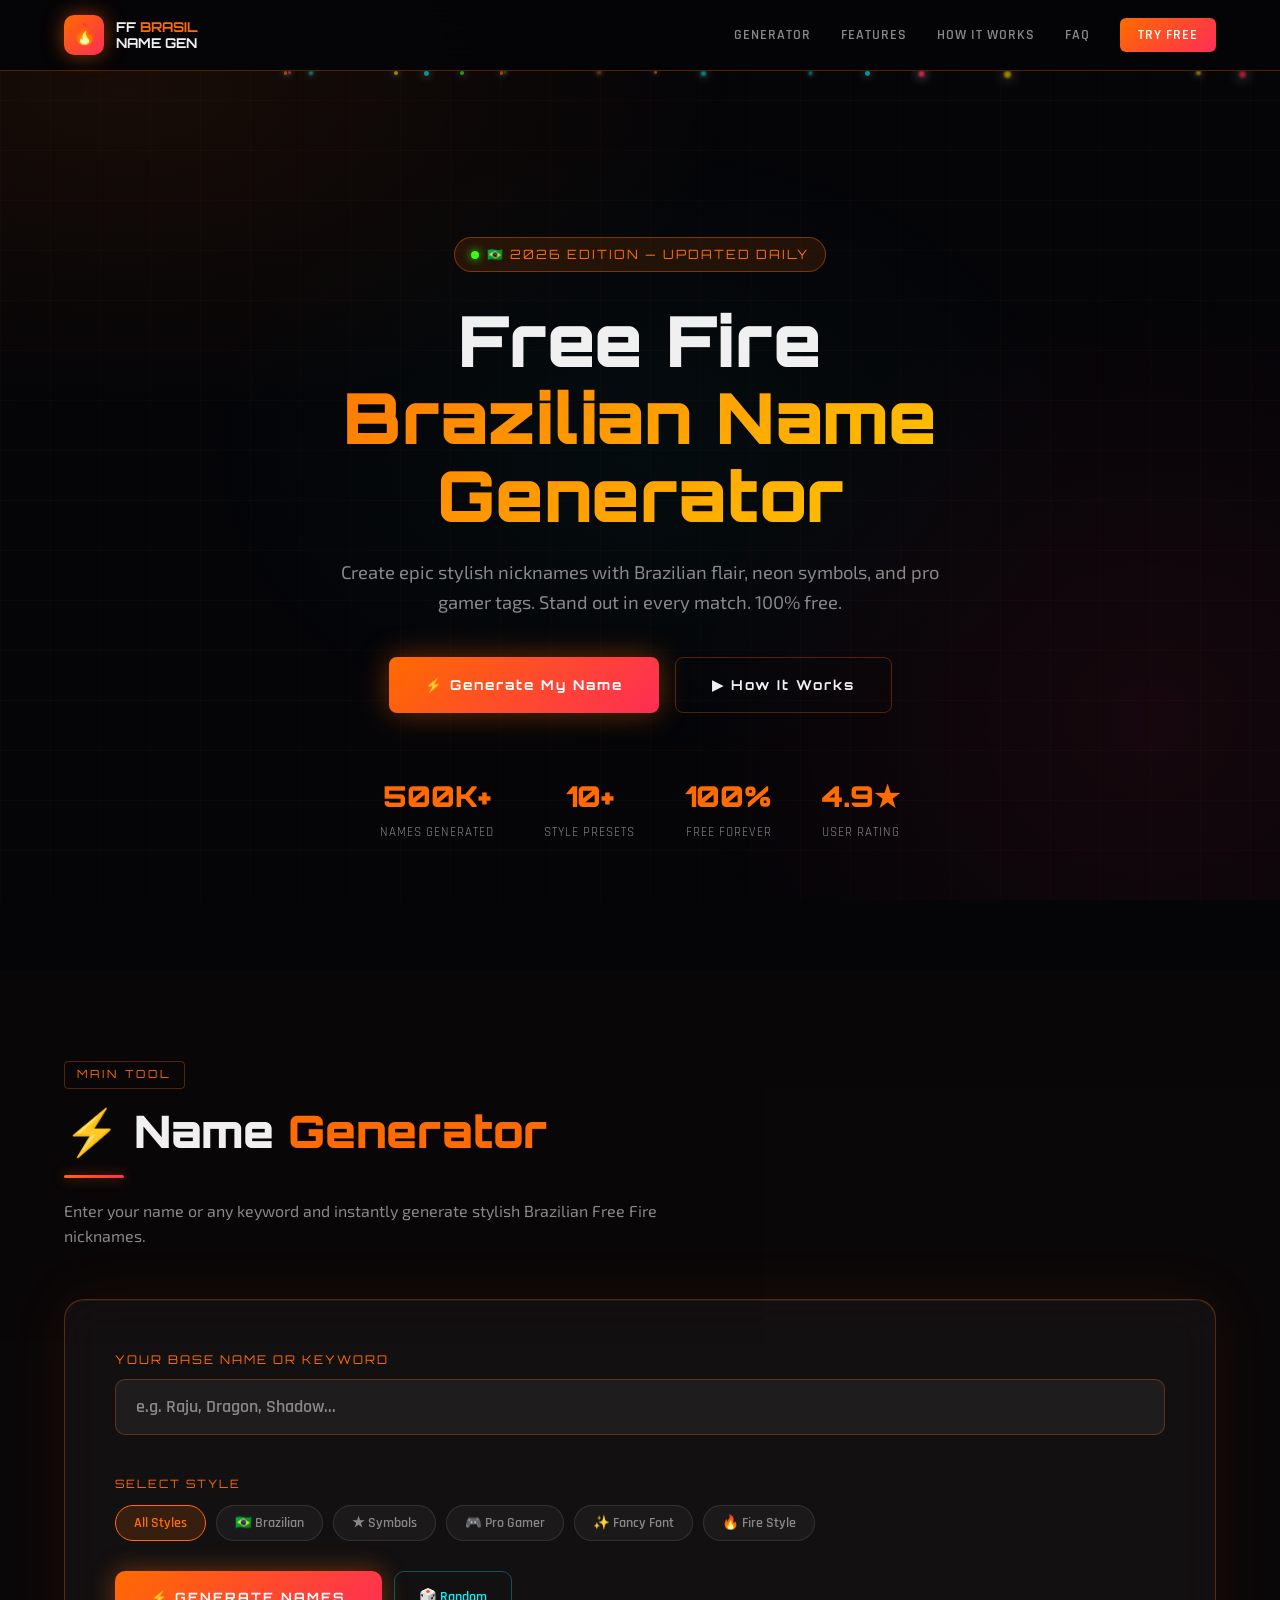
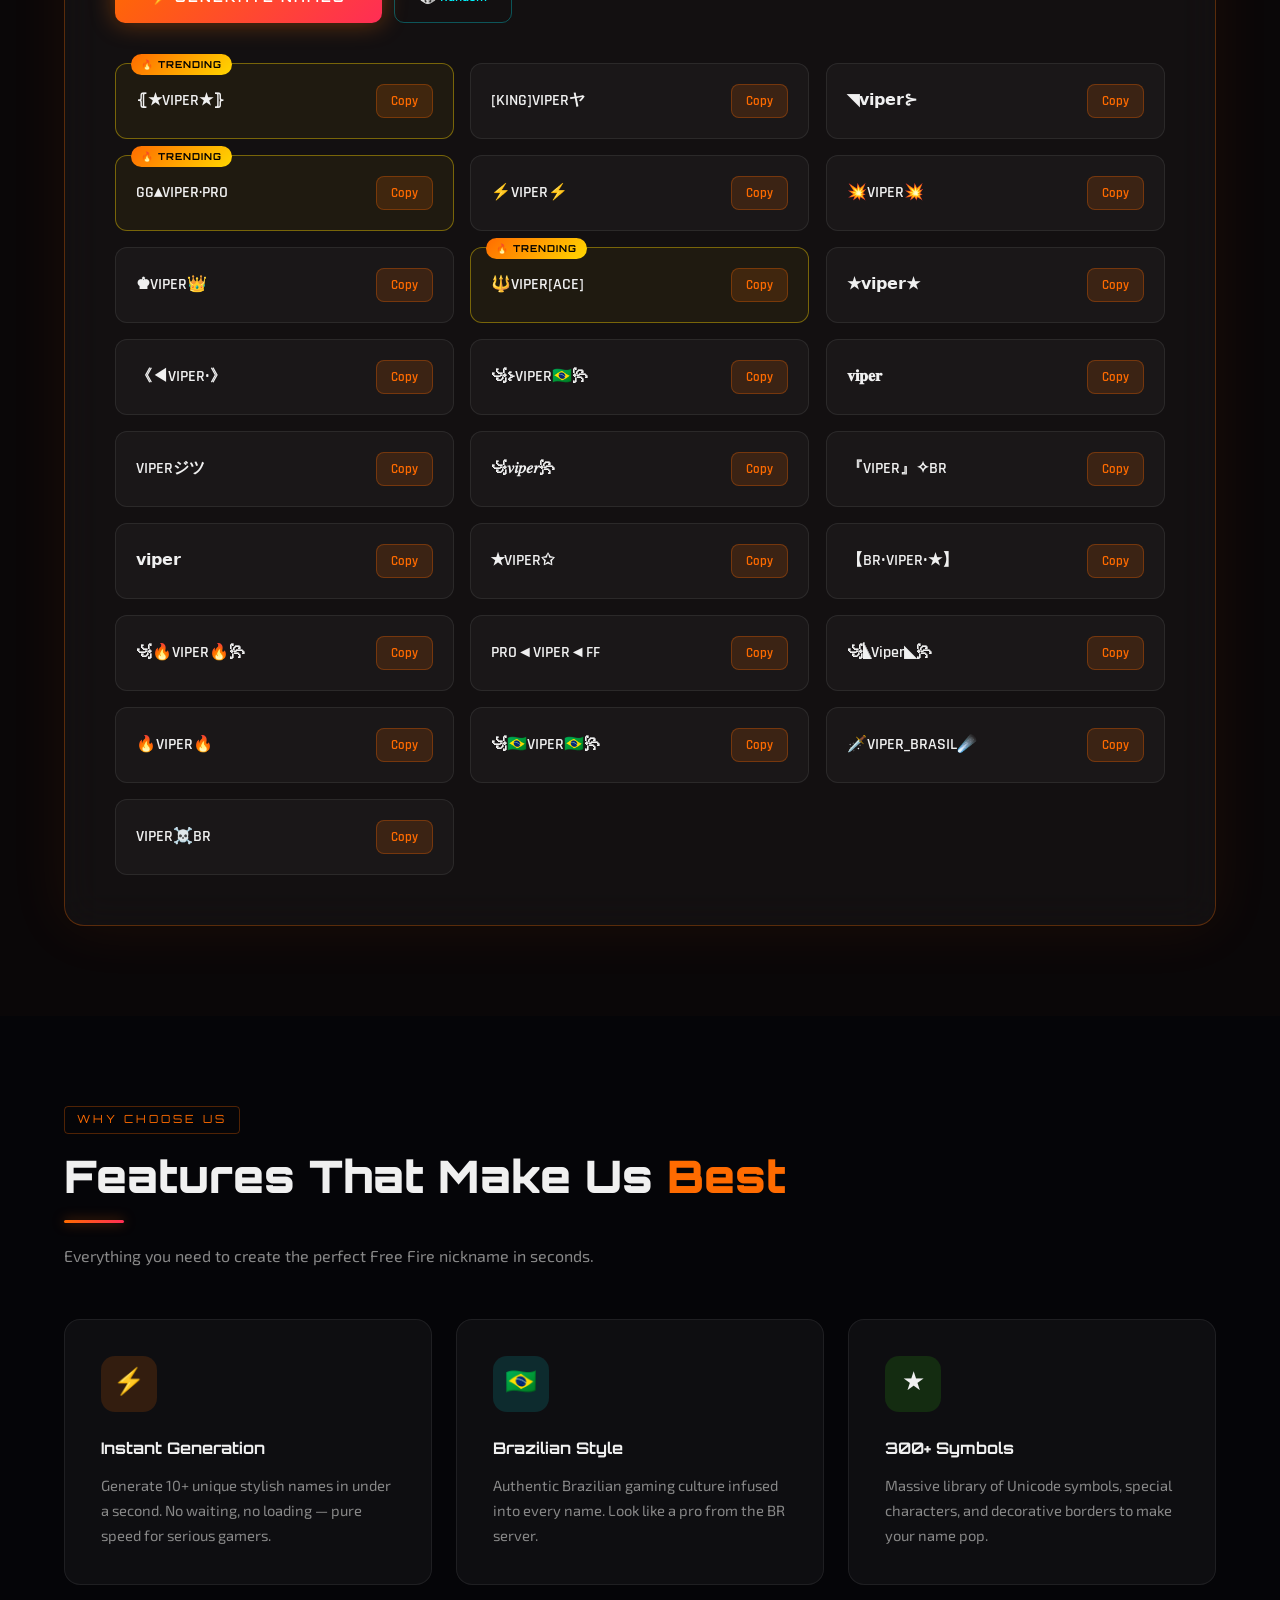
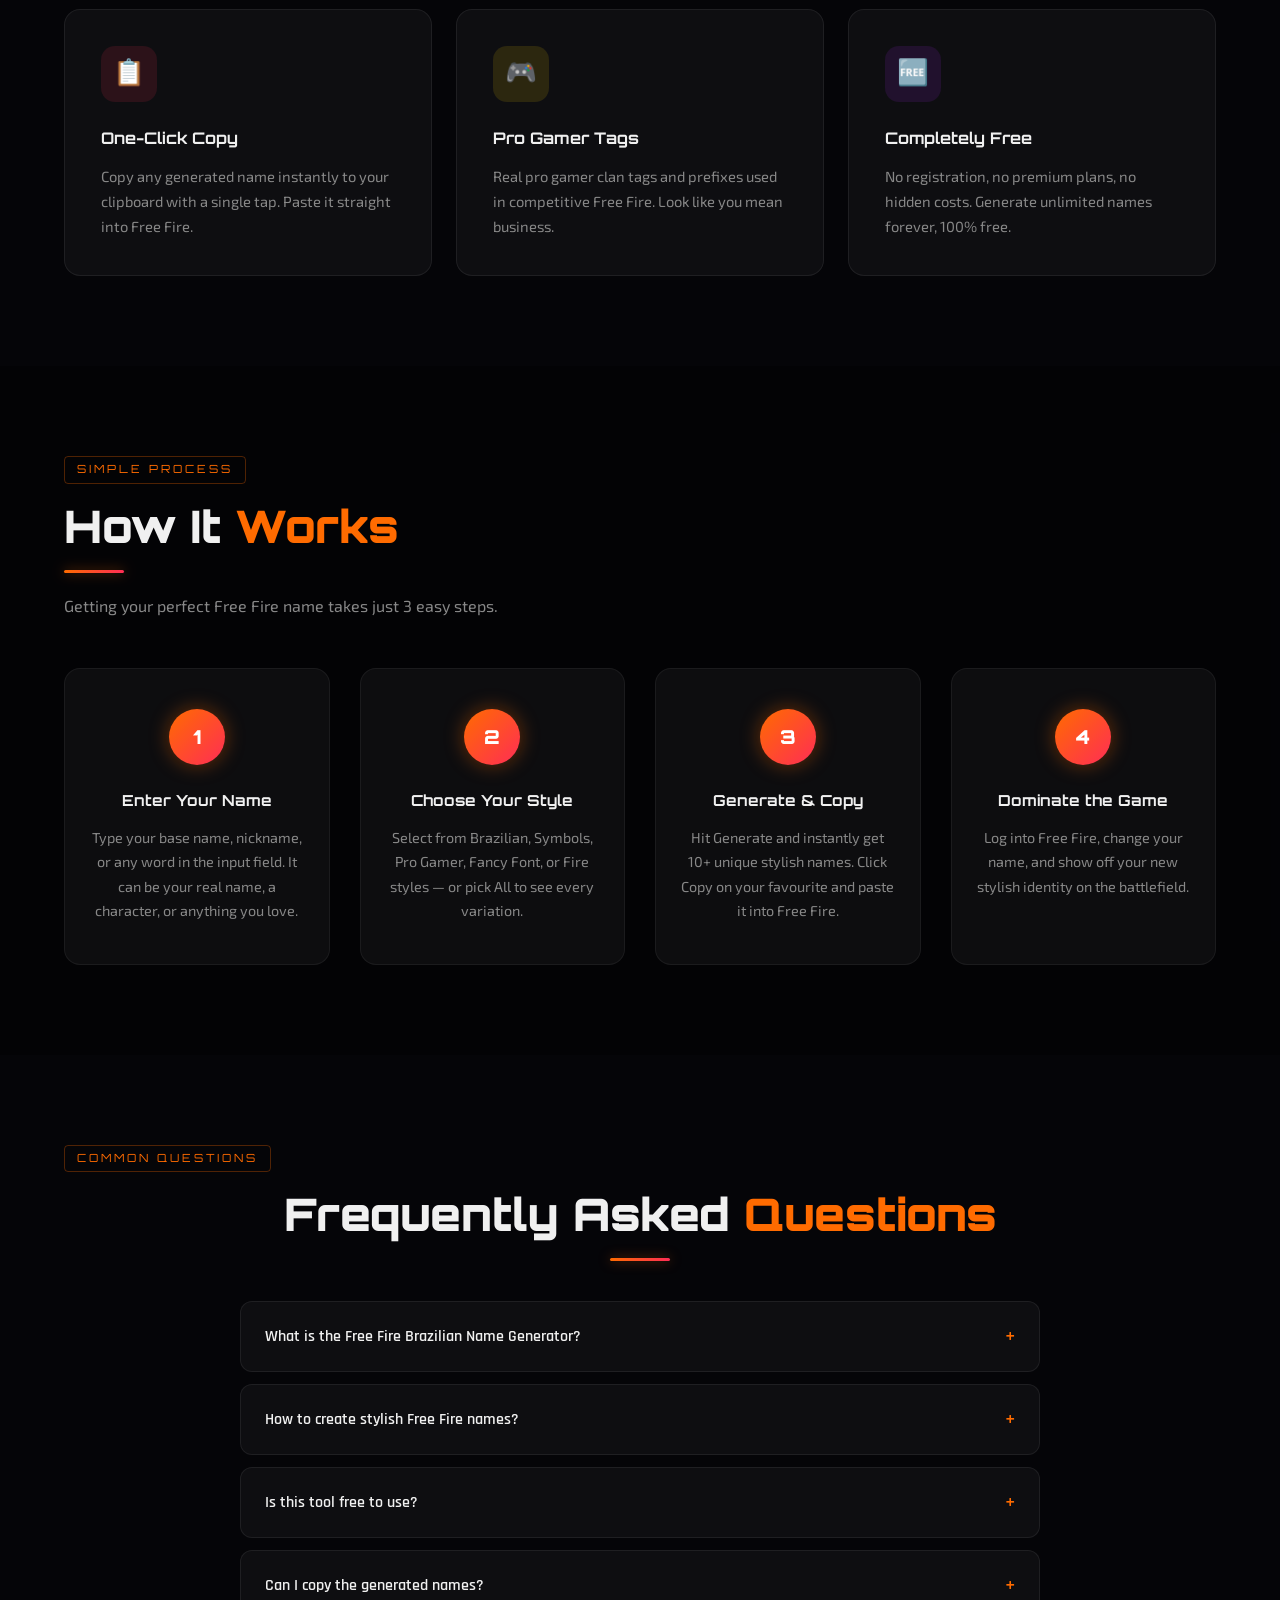
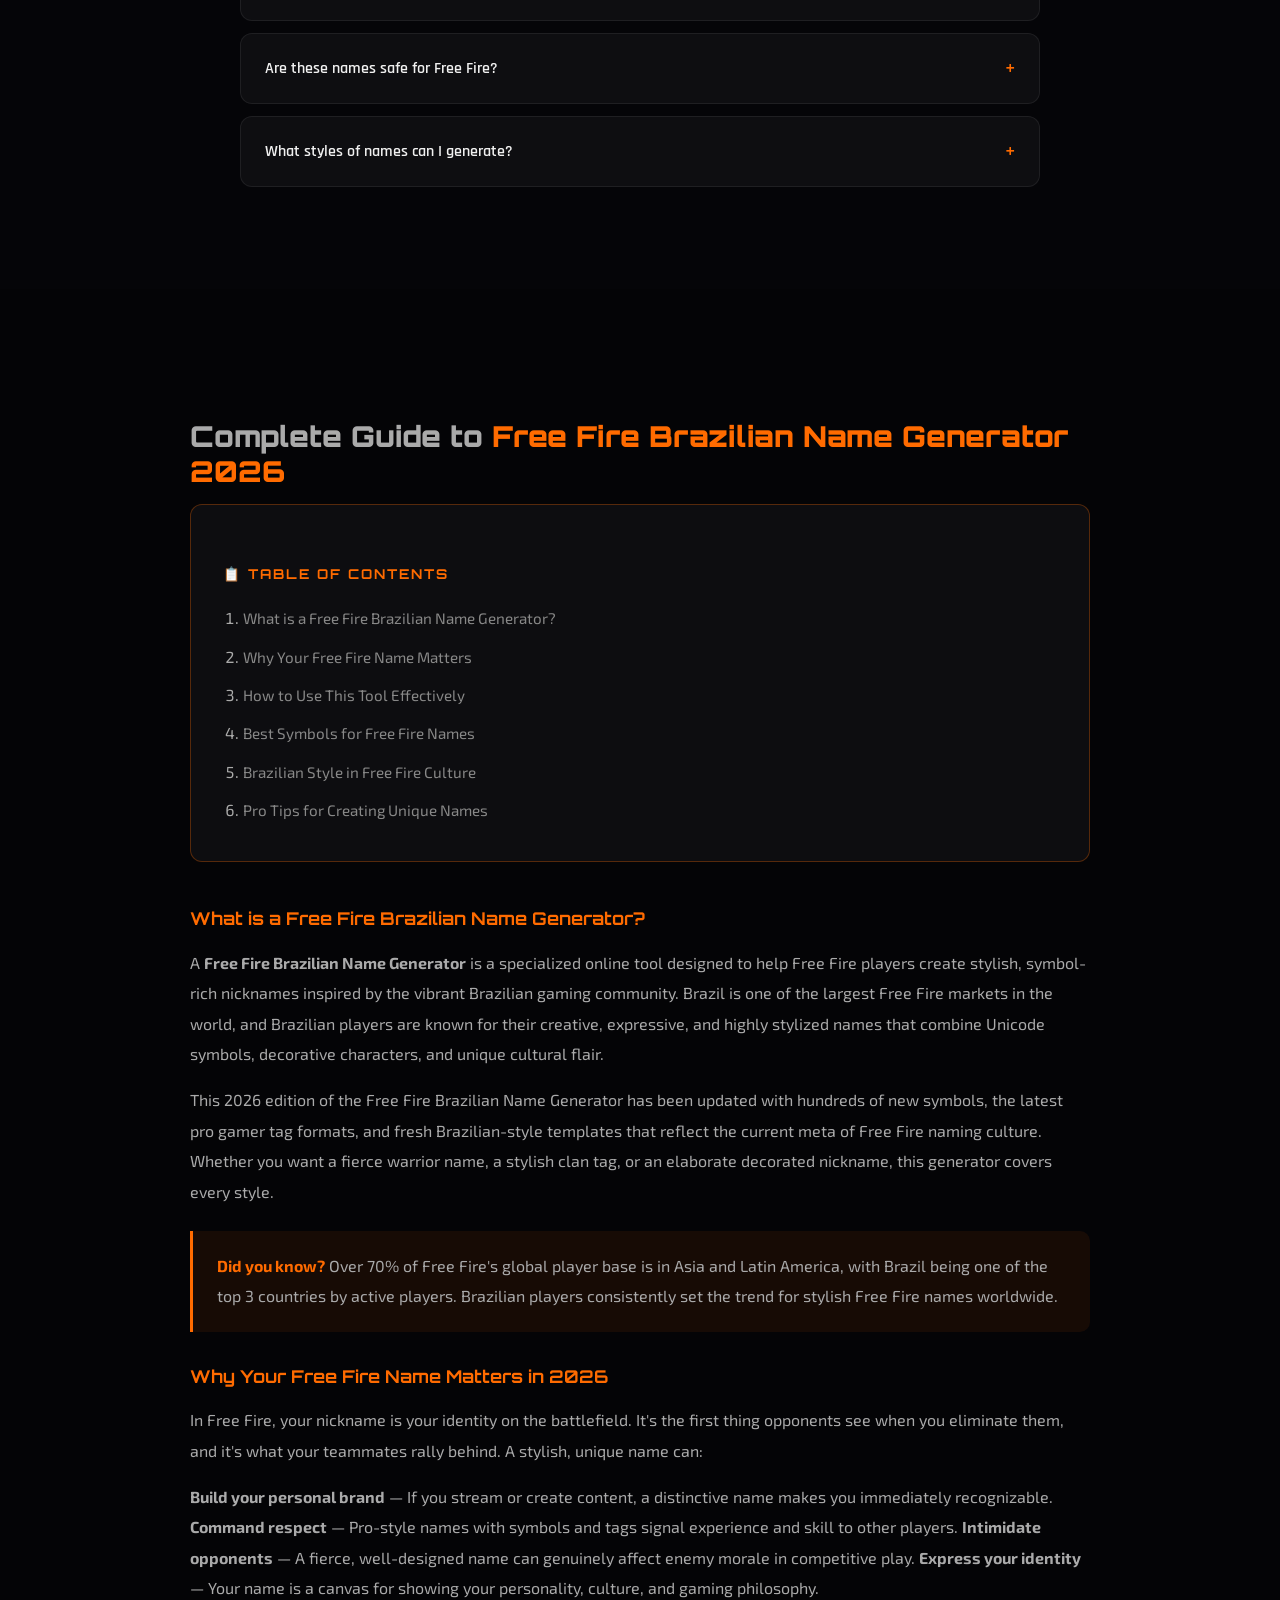
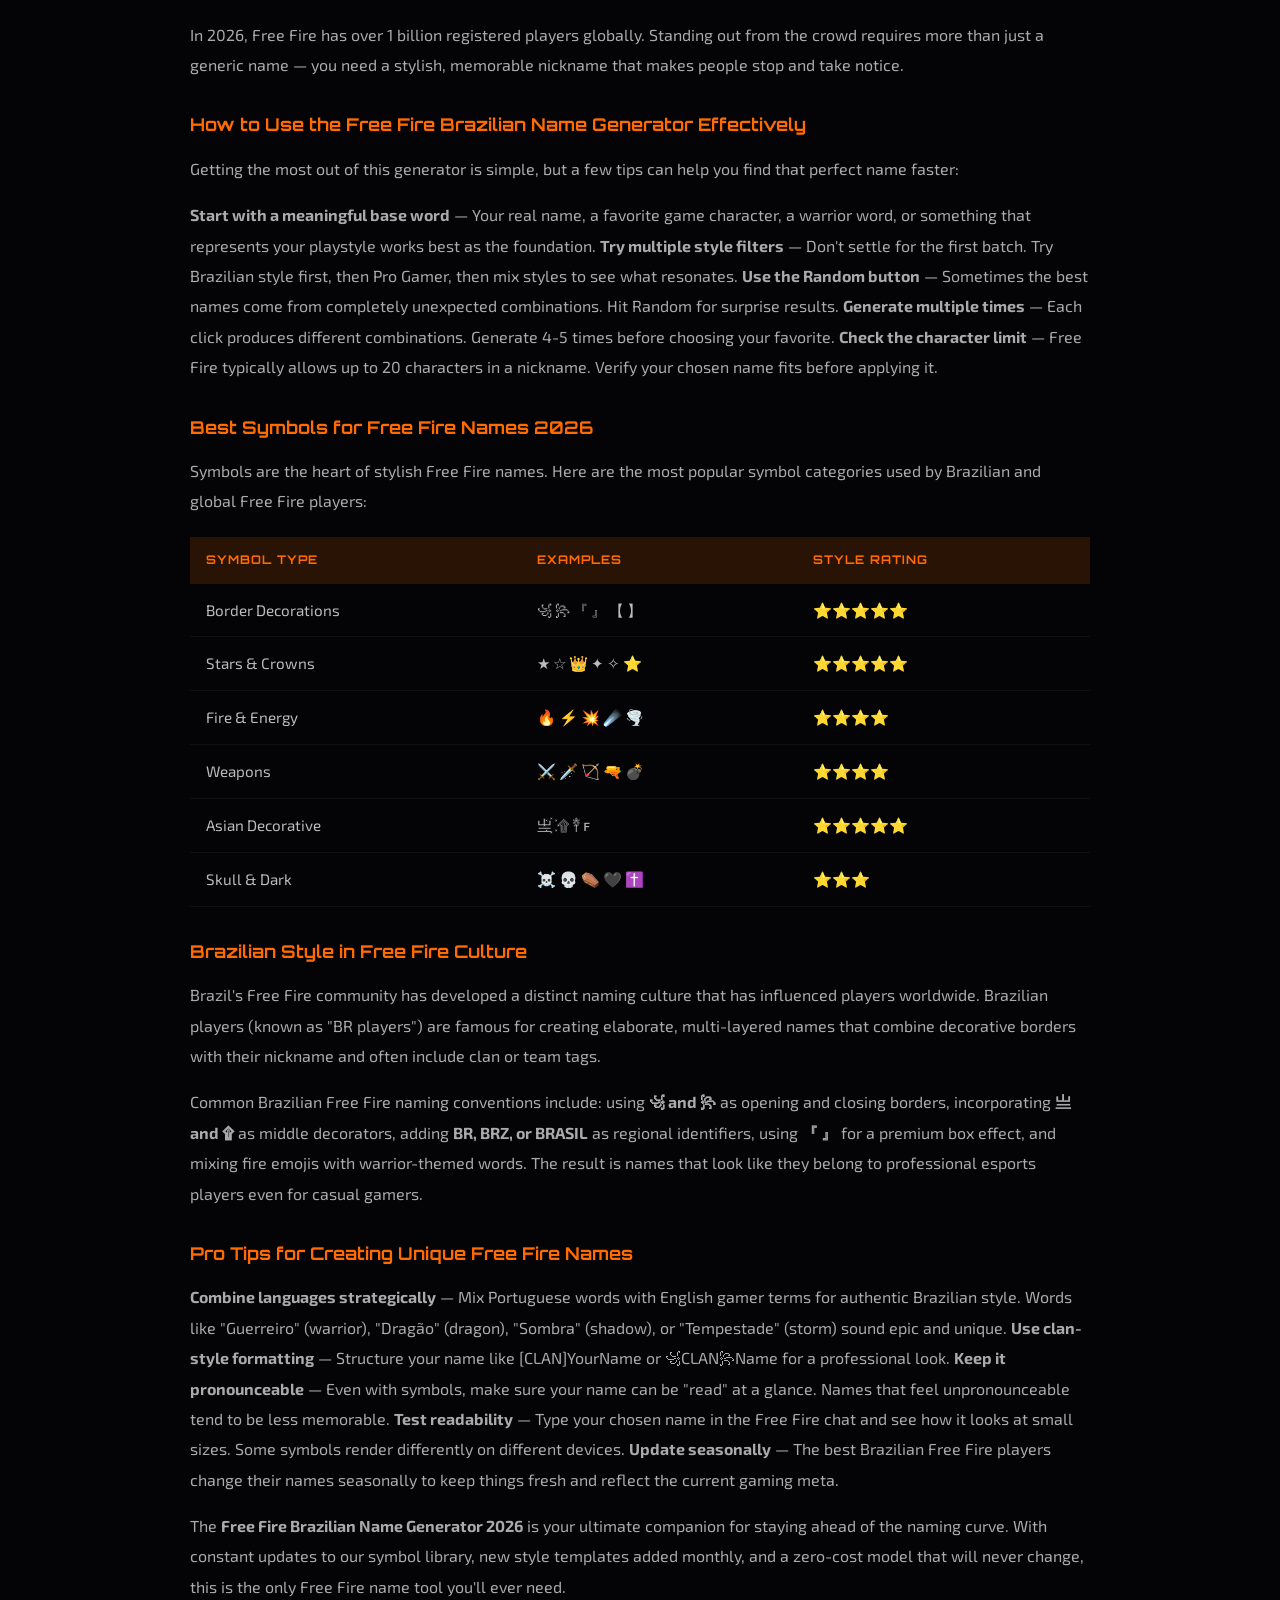
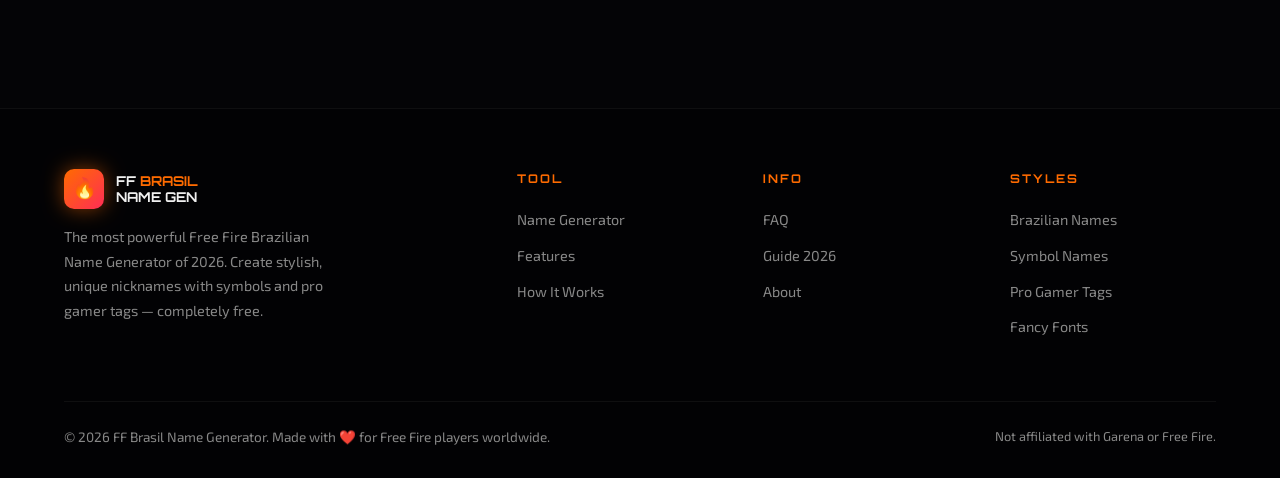
==== commit 064d1594: "Add Google site verification and structured data Added Google site verification and structured data " ====
--- a/index.html
+++ b/index.html
@@ -1,6 +1,21 @@
 <!DOCTYPE html>
 <html lang="en">
 <head>
+
+<meta name="google-site-verification" content="uby4BjZppF2WAnzngYlcVjcLklDZiQlQoum4ffShnK8" />
+
+<script type='application/ld+json'>{
+        "@context": "https://schema.org/",
+        "@type": "CreativeWorkSeries",
+        "name": "Free Fire Brazilian Name Generator",
+        "aggregateRating": {
+            "@type": "AggregateRating",
+            "ratingValue": "5.0",
+            "bestRating": "5",
+            "ratingCount": "1000"
+        }
+    }</script>
+  
 <meta charset="UTF-8">
 <meta name="viewport" content="width=device-width, initial-scale=1.0">
 <title>Free Fire Brazilian Name Generator 2026 | Stylish FF Names & Symbols</title>
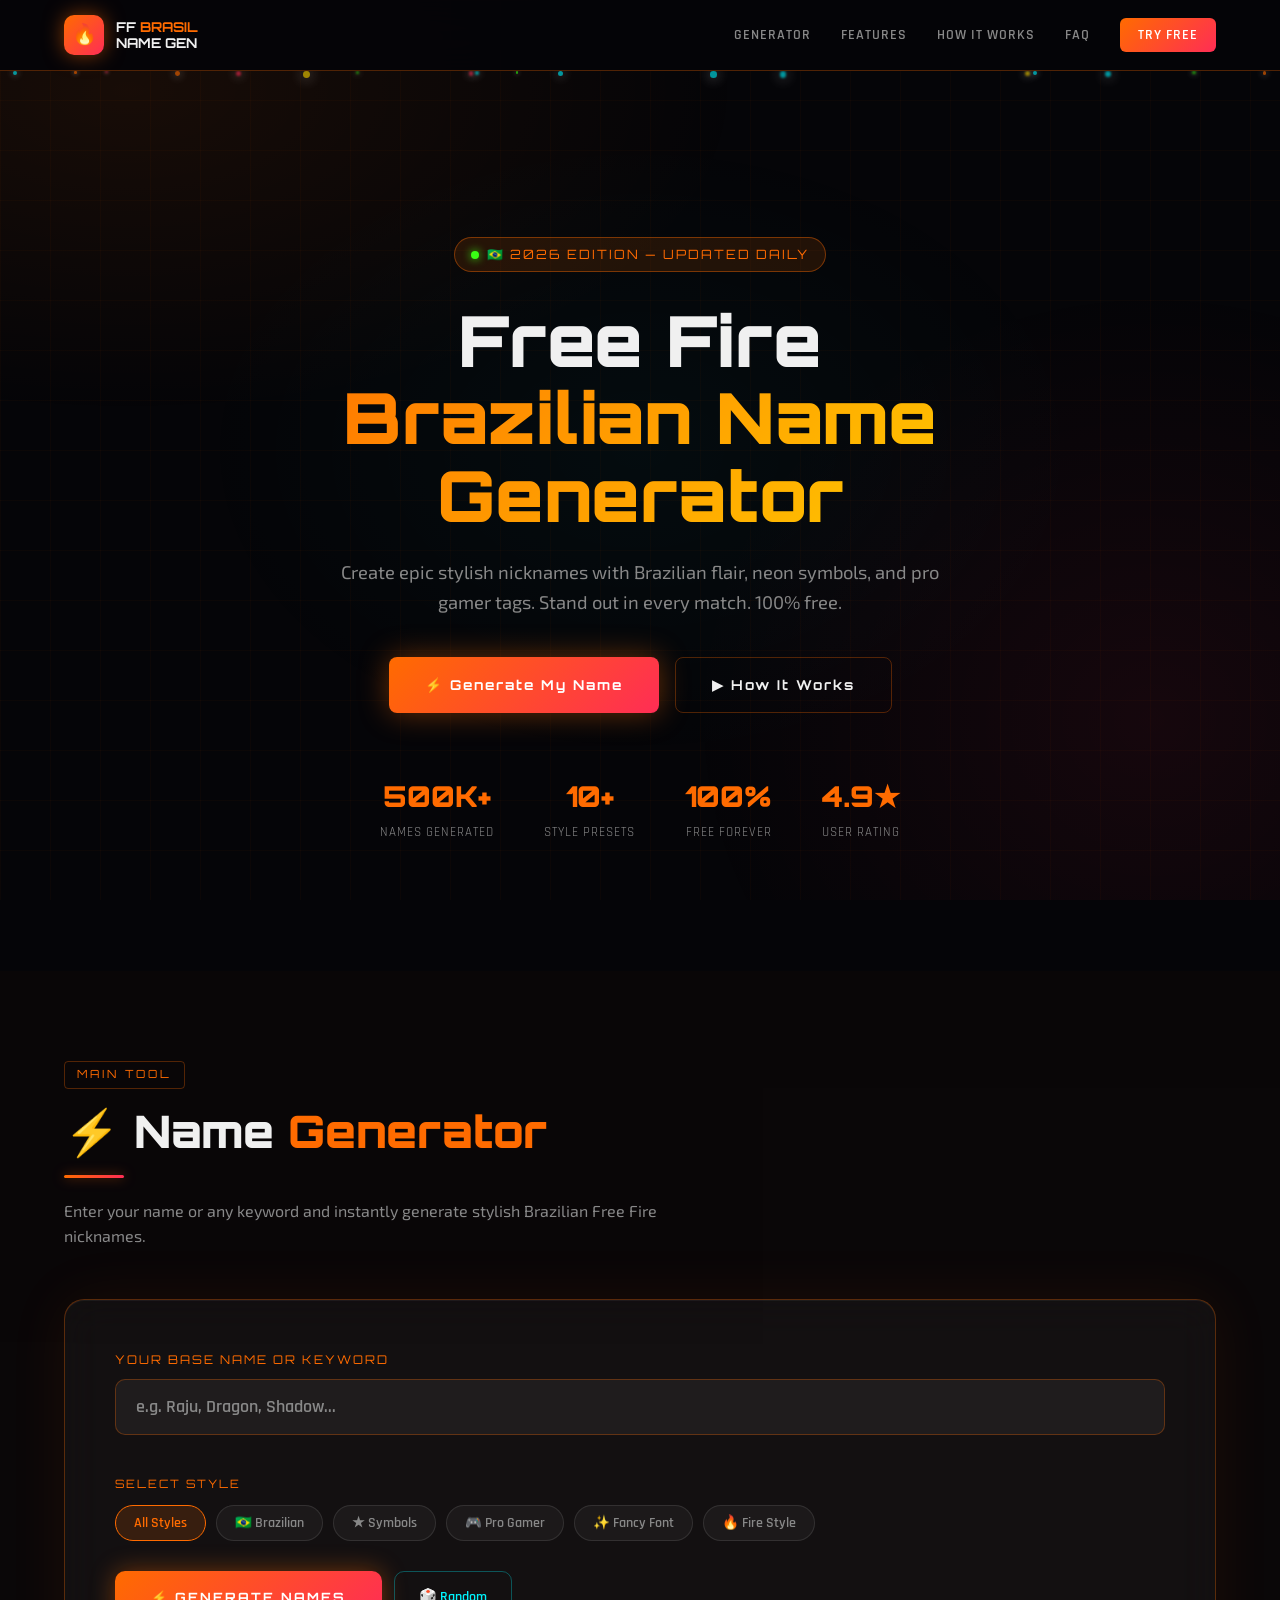
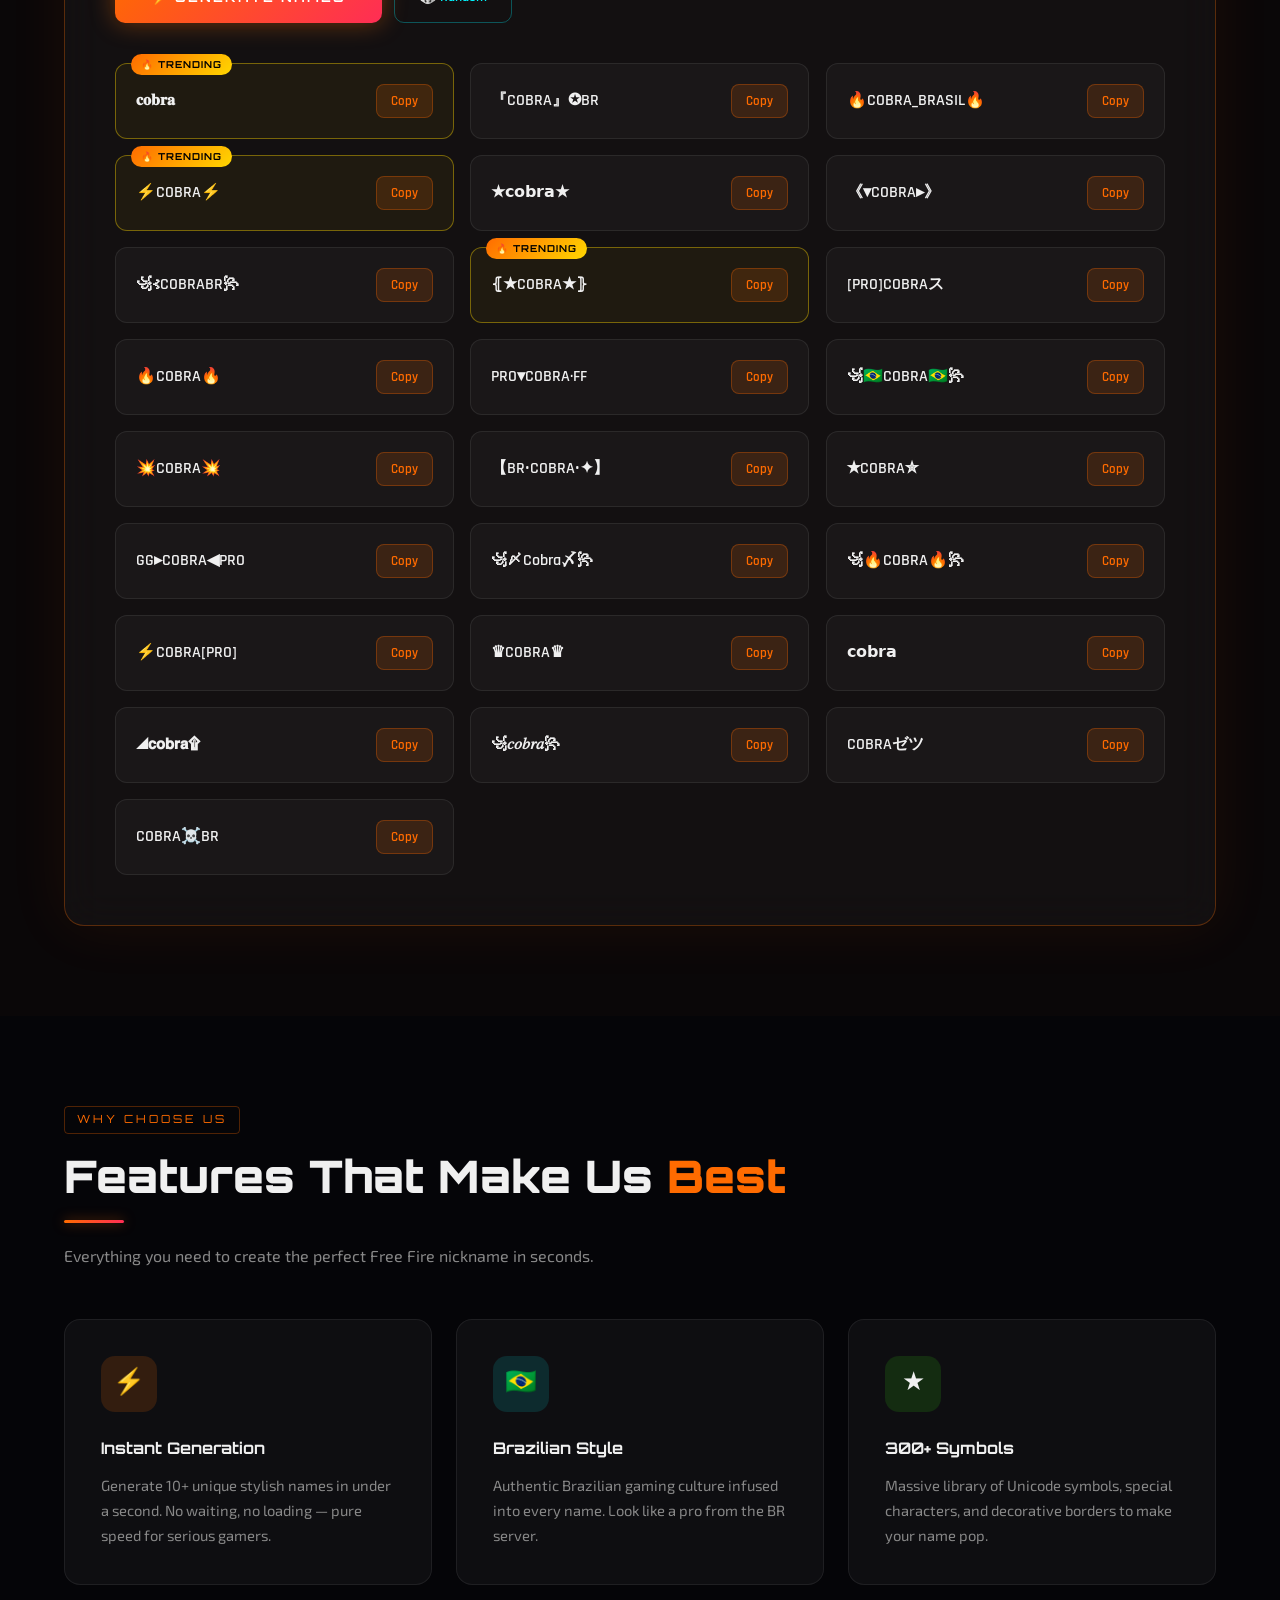
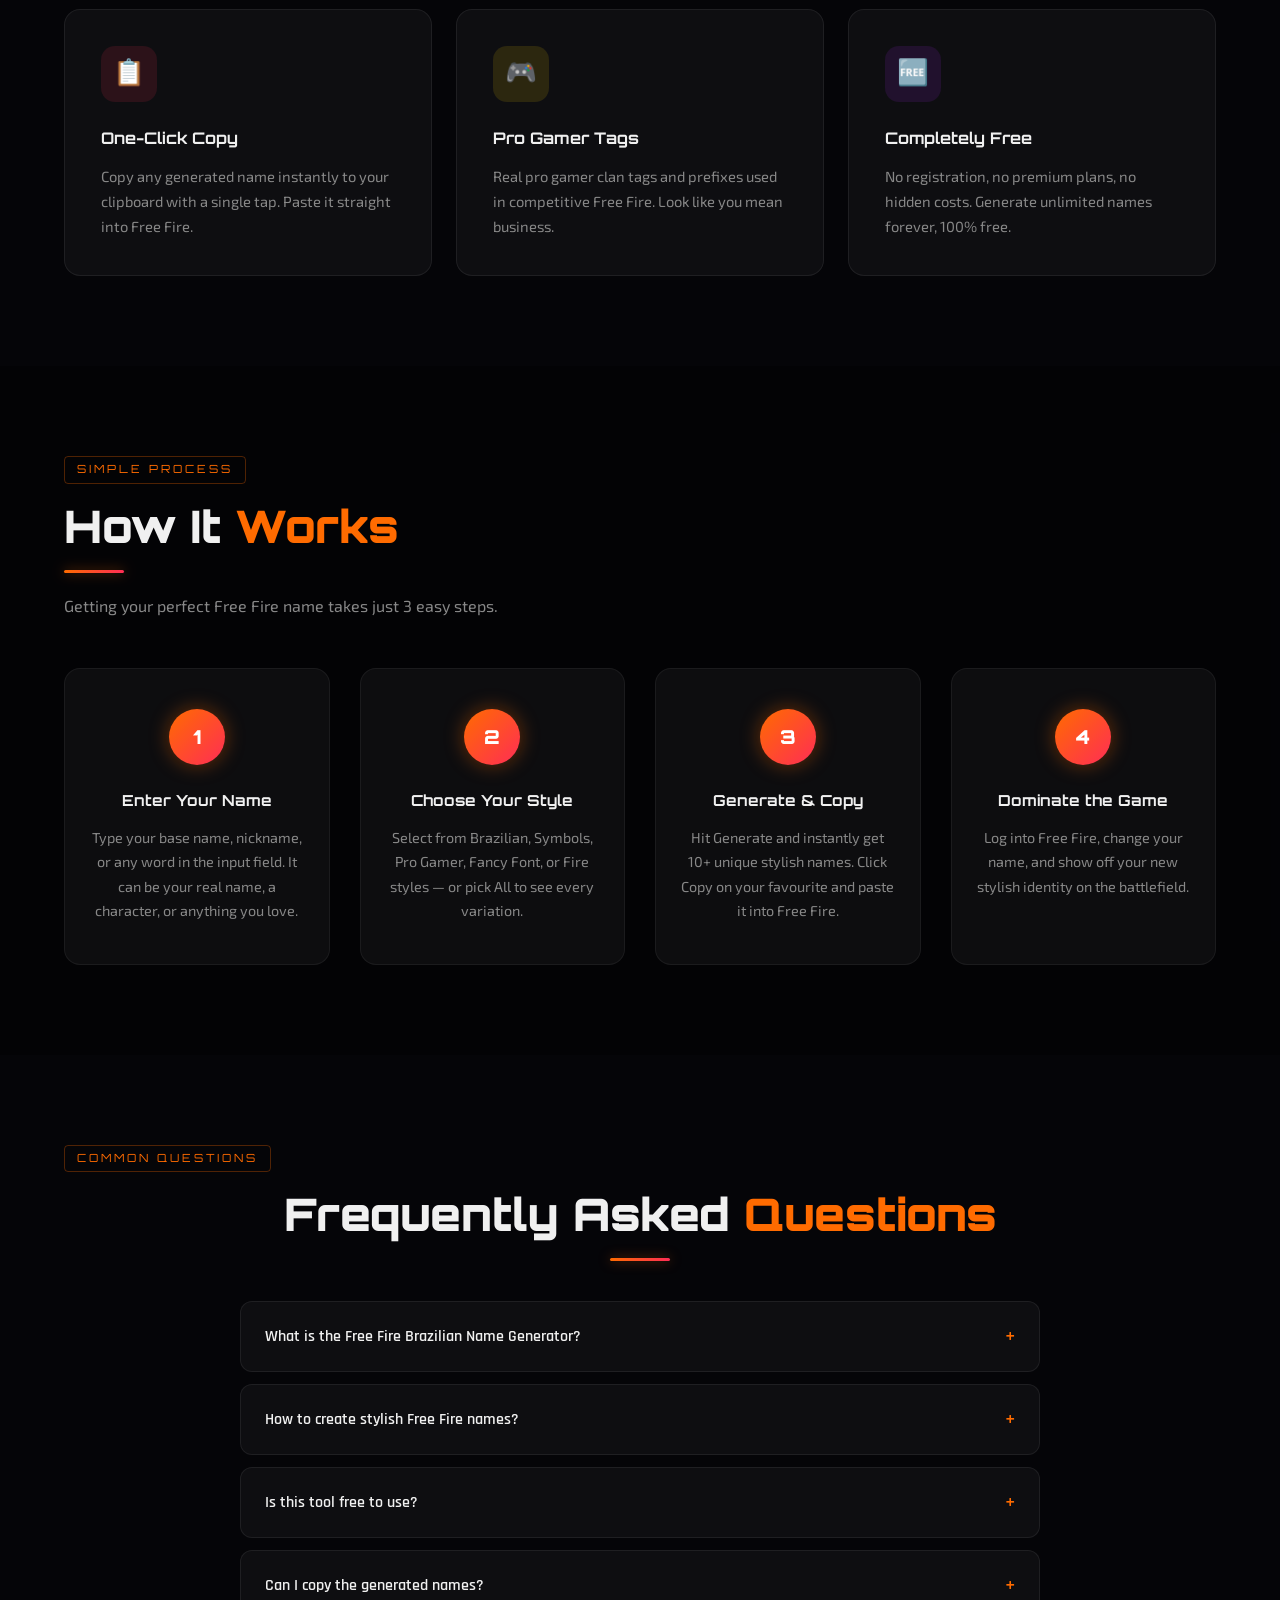
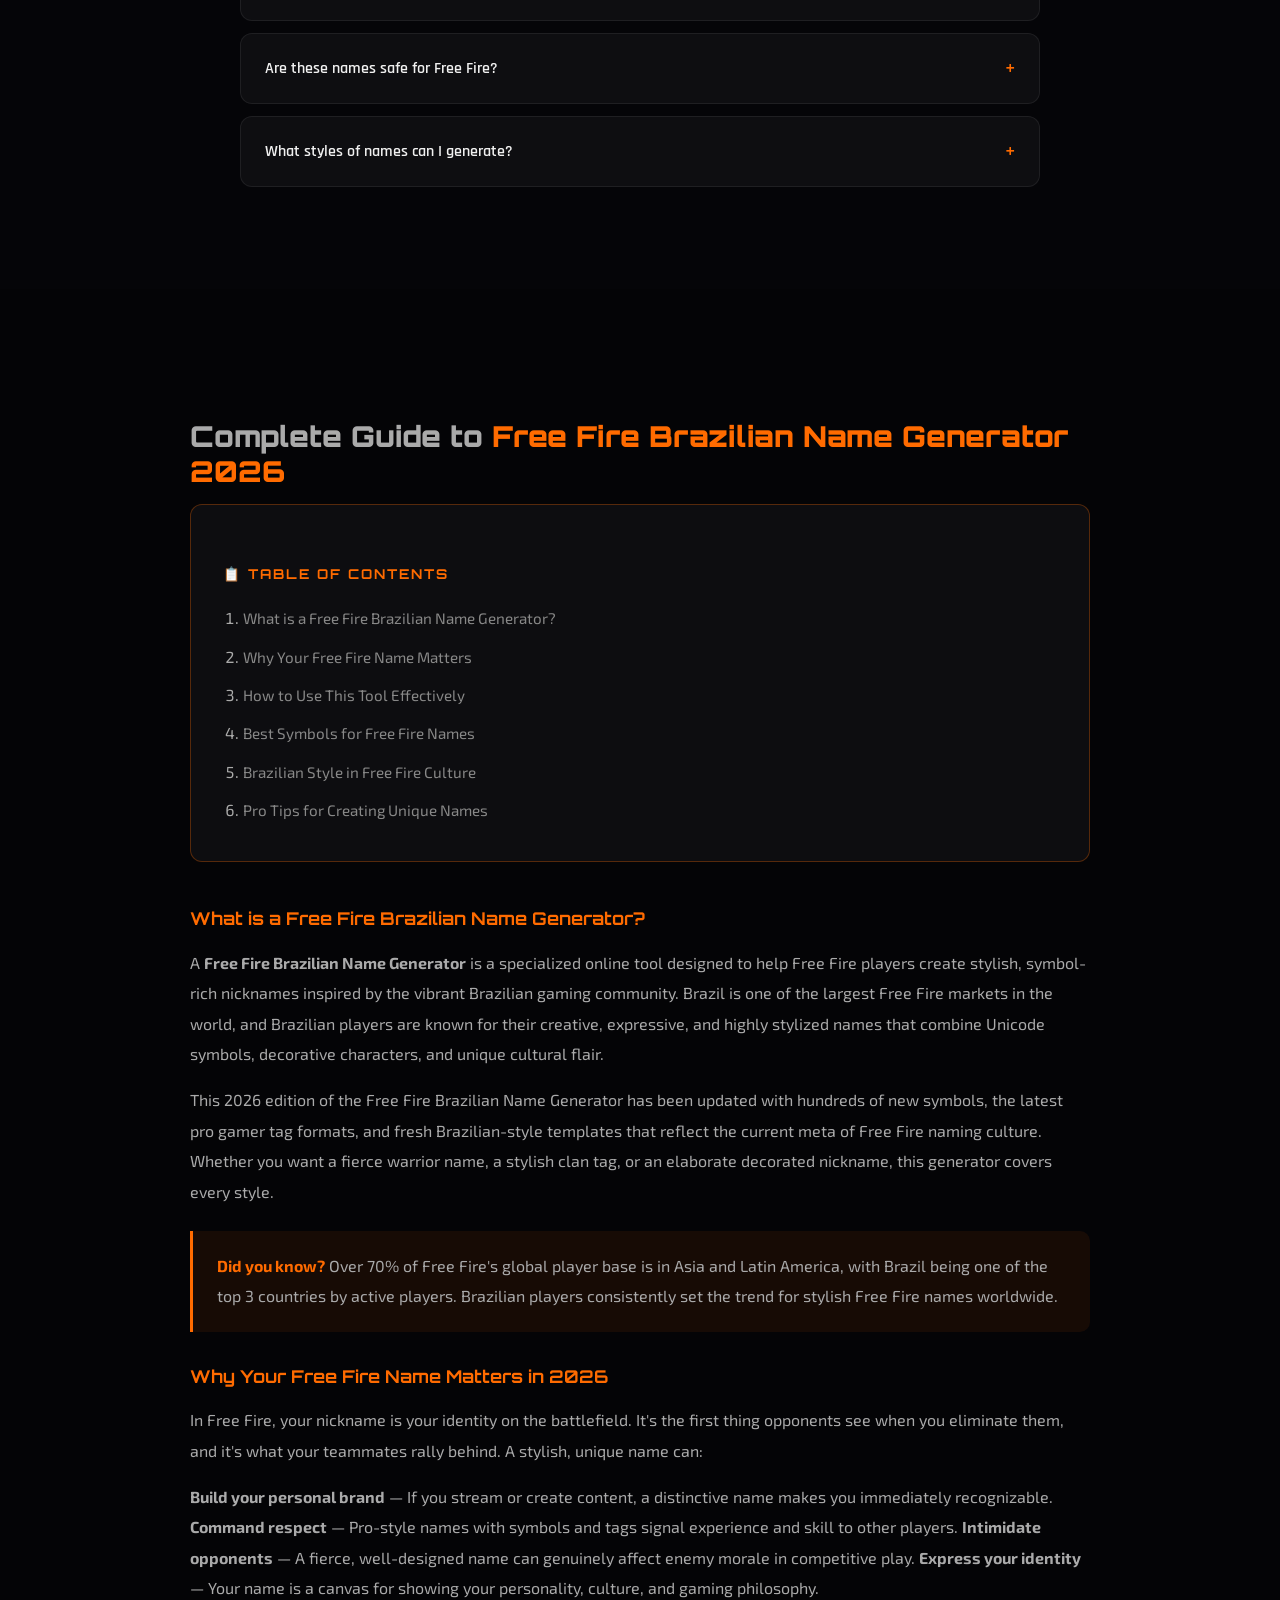
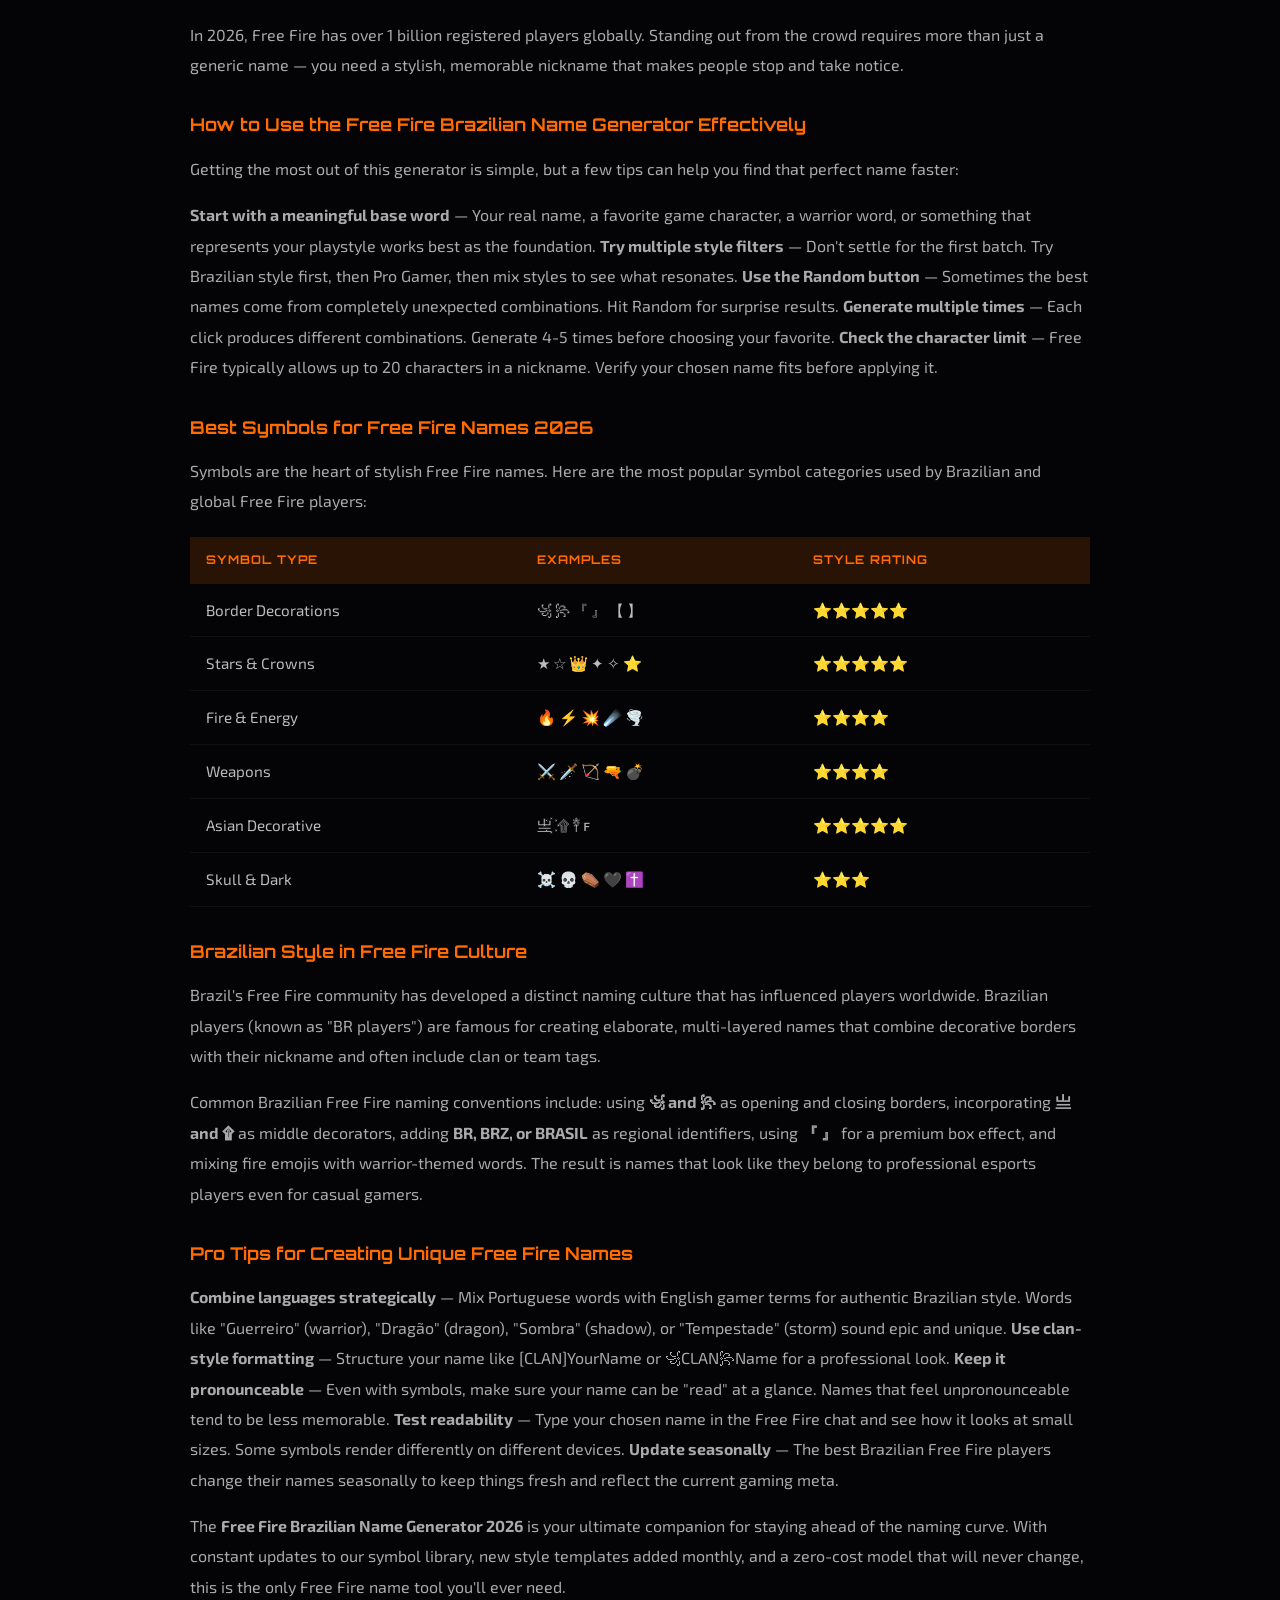
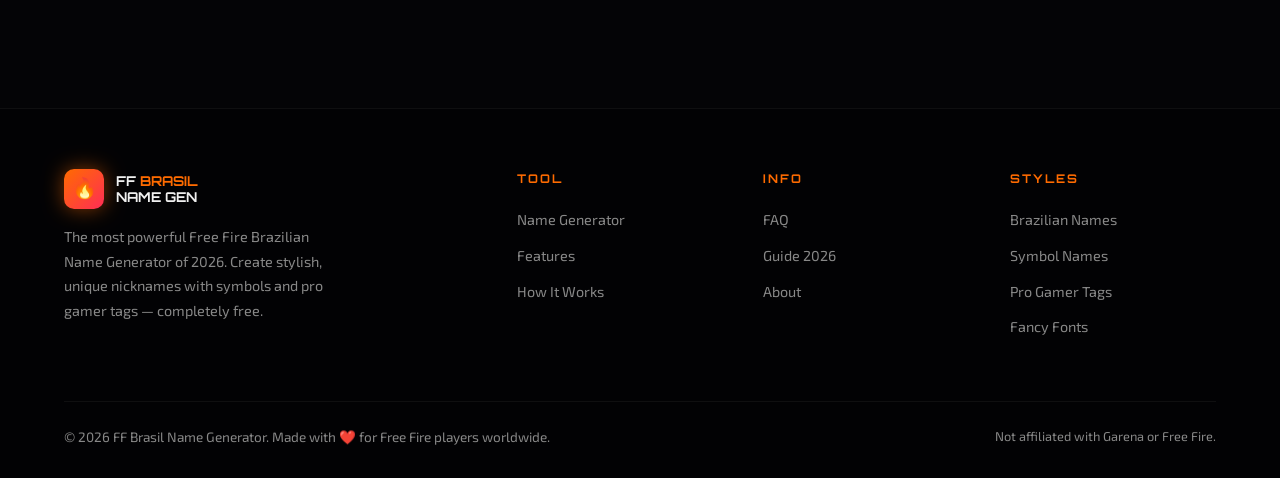
==== commit 03194d85: "Remove JSON-LD script from index.html Removed structured data script for the Free Fire Brazilian Nam" ====
--- a/index.html
+++ b/index.html
@@ -3,18 +3,6 @@
 <head>
 
 <meta name="google-site-verification" content="uby4BjZppF2WAnzngYlcVjcLklDZiQlQoum4ffShnK8" />
-
-<script type='application/ld+json'>{
-        "@context": "https://schema.org/",
-        "@type": "CreativeWorkSeries",
-        "name": "Free Fire Brazilian Name Generator",
-        "aggregateRating": {
-            "@type": "AggregateRating",
-            "ratingValue": "5.0",
-            "bestRating": "5",
-            "ratingCount": "1000"
-        }
-    }</script>
   
 <meta charset="UTF-8">
 <meta name="viewport" content="width=device-width, initial-scale=1.0">
